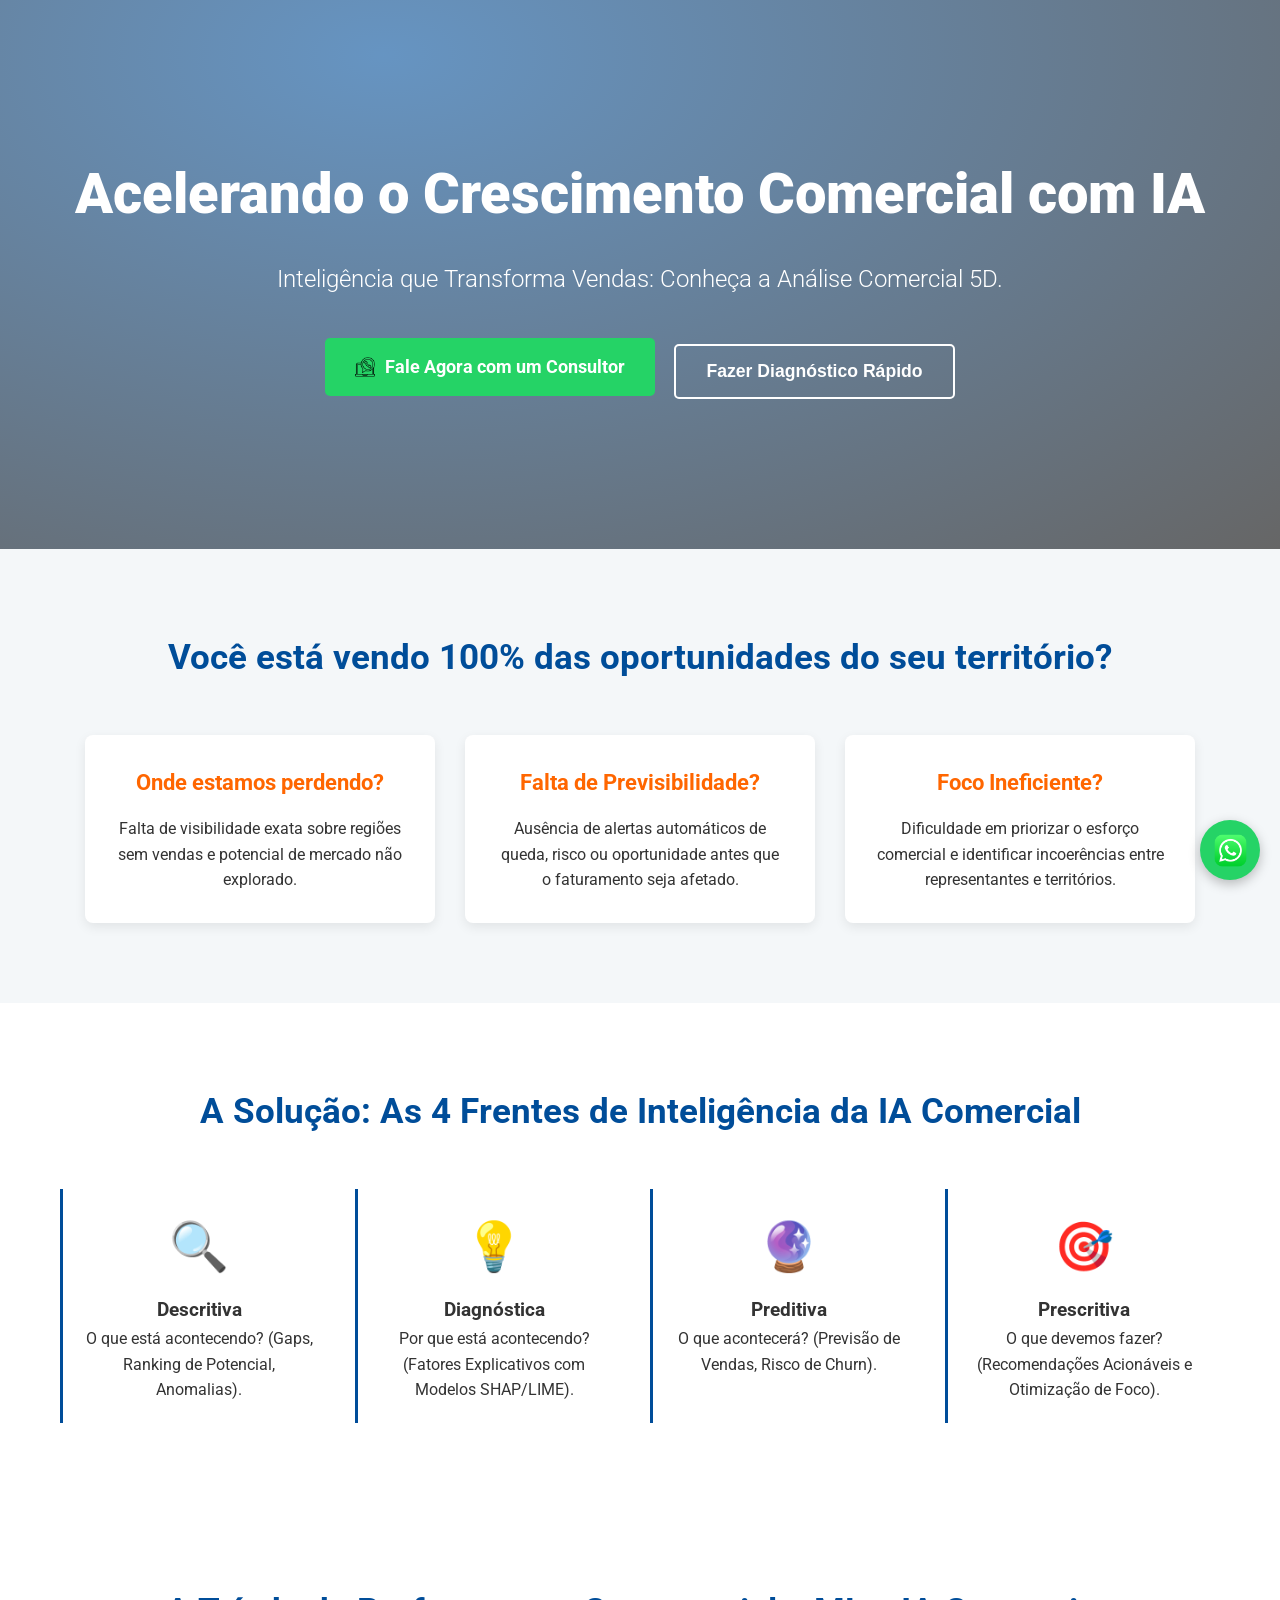
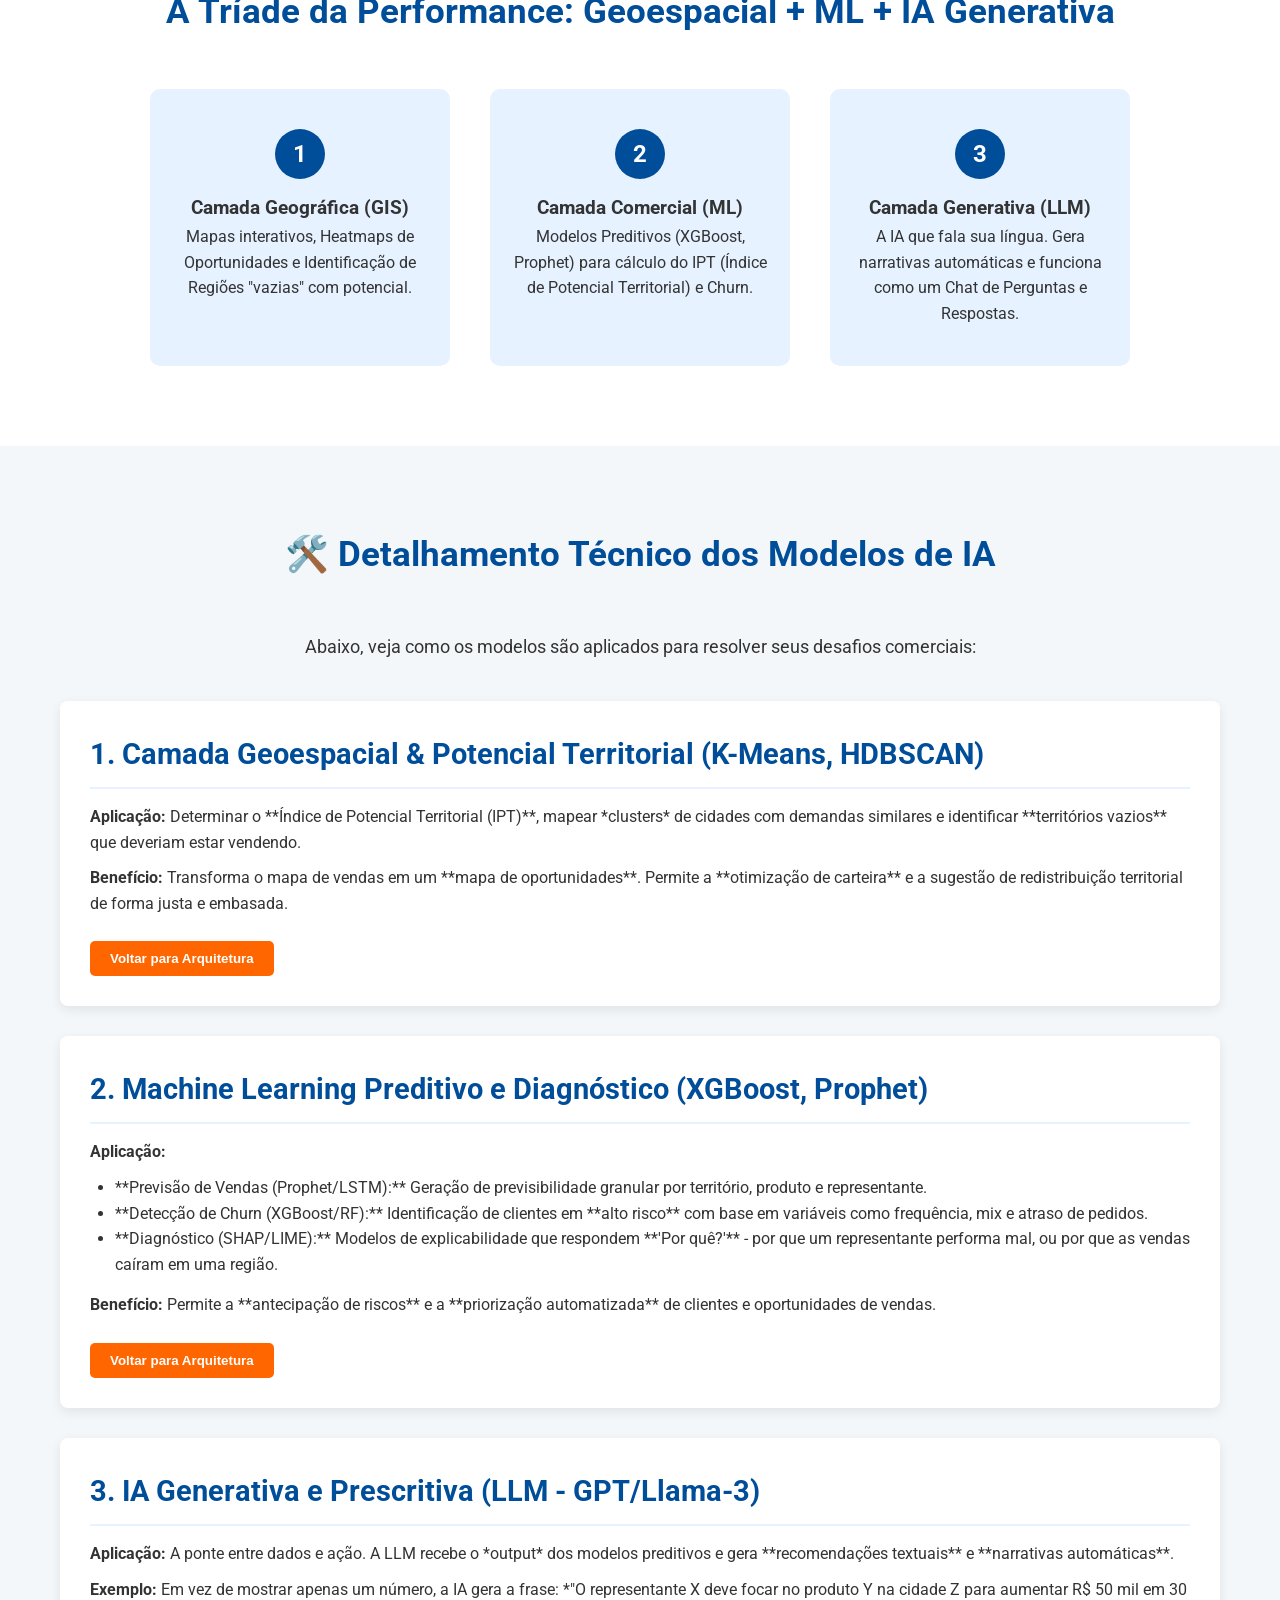
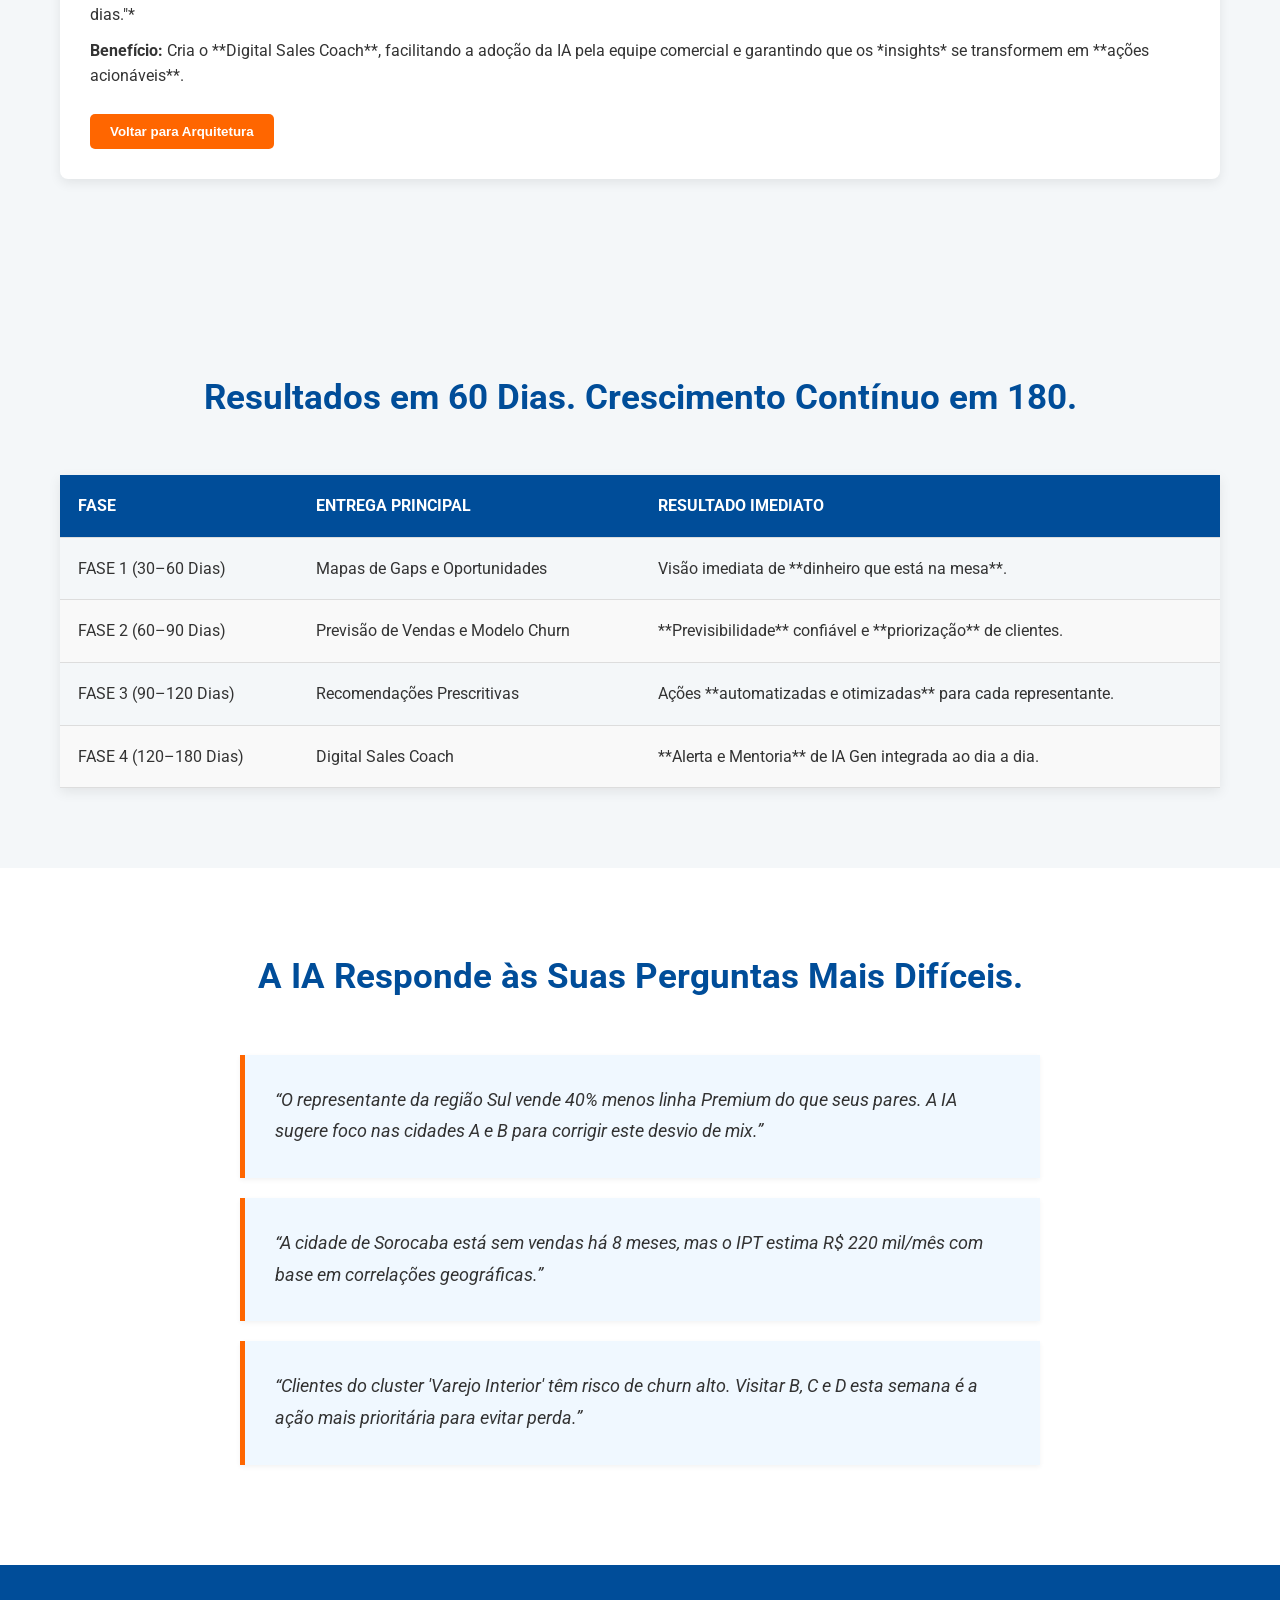
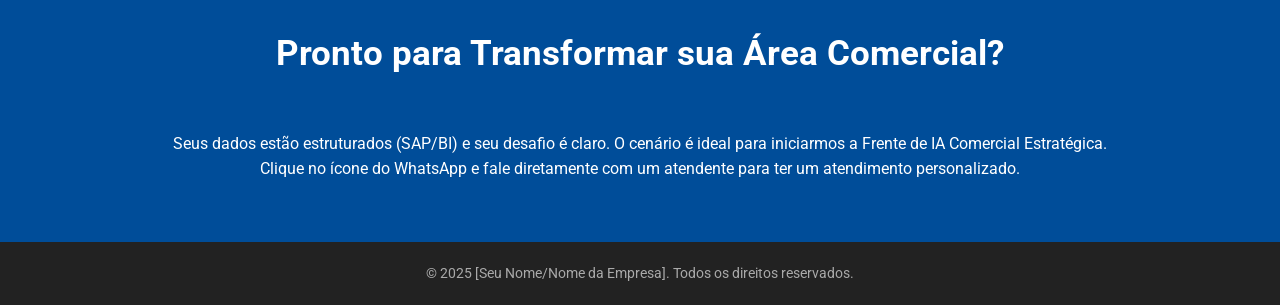
==== index.html @ 5c29cc4c "Primeiro commit" ====
<!DOCTYPE html>
<html lang="pt-BR">
<head>
    <meta charset="UTF-8">
    <meta name="viewport" content="width=device-width, initial-scale=1.0">
    <title>IA Comercial Estratégica | Acelerando o Crescimento</title>
    <meta name="description" content="Diagnóstico de gaps comerciais, previsões confiáveis e recomendações prescritivas com IA para acelerar crescimento e foco de vendas.">
    <meta name="theme-color" content="#004d99">
    <link rel="preconnect" href="https://fonts.googleapis.com">
    <link rel="preconnect" href="https://fonts.gstatic.com" crossorigin>
    <link rel="stylesheet" href="style.css">
    <link href="https://fonts.googleapis.com/css2?family=Roboto:wght@300;400;700;900&display=swap" rel="stylesheet">
	<link rel="shortcut icon" href="favicon.ico">
    <meta property="og:title" content="IA Comercial Estratégica">
    <meta property="og:description" content="Auxiliamos sua área comercial a identificar gaps, prever vendas e agir com recomendações da IA.">
    <meta property="og:type" content="website">
    <meta name="twitter:card" content="summary_large_image">
    <script type="application/ld+json">
    {
      "@context": "https://schema.org",
      "@type": "Organization",
      "name": "Axe Land IA Comercial",
      "url": "",
      "logo": "favicon.ico",
      "sameAs": []
    }
    </script>
    <script defer src="script.js"></script>
</head>
<body>
    <a class="skip-link" href="#conteudo">Ir para o conteúdo</a>

    <header class="hero">
        <div class="container">
            <h1 class="hero-title">Acelerando o Crescimento Comercial com IA</h1>
            <p class="hero-subtitle">Inteligência que Transforma Vendas: Conheça a Análise Comercial 5D.</p>
            <a href="https://wa.me/5547999958705?text=Ol%C3%A1%2C%20gostaria%20de%20solicitar%20o%20Diagn%C3%B3stico%20Estrat%C3%A9gico%20de%20IA%20Comercial." class="cta-whatsapp-hero" target="_blank">
				<img src="whatsapp-icon-white.png" alt="WhatsApp" loading="lazy">
				Fale Agora com um Consultor
			</a>
            <button class="cta-button secondary" id="abrir-diagnostico" aria-controls="diagnostico" aria-expanded="false">Fazer Diagnóstico Rápido</button>
        </div>
    </header>
    <main id="conteudo">

    <section id="desafio" class="section dark-bg reveal">
        <div class="container">
            <h2>Você está vendo 100% das oportunidades do seu território?</h2>
            <div class="card-grid">
                <div class="card">
                    <h3>Onde estamos perdendo?</h3>
                    <p>Falta de visibilidade exata sobre regiões sem vendas e potencial de mercado não explorado.</p>
                </div>
                <div class="card">
                    <h3>Falta de Previsibilidade?</h3>
                    <p>Ausência de alertas automáticos de queda, risco ou oportunidade antes que o faturamento seja afetado.</p>
                </div>
                <div class="card">
                    <h3>Foco Ineficiente?</h3>
                    <p>Dificuldade em priorizar o esforço comercial e identificar incoerências entre representantes e territórios.</p>
                </div>
            </div>
        </div>
    </section>

    <section id="solucao" class="section light-bg reveal">
        <div class="container">
            <h2>A Solução: As 4 Frentes de Inteligência da IA Comercial</h2>
            <div class="frentes-grid">
                <div class="frente-item">
                    <span class="frente-icon">🔍</span>
                    <h3>Descritiva</h3>
                    <p>O que está acontecendo? (Gaps, Ranking de Potencial, Anomalias).</p>
                </div>
                <div class="frente-item">
                    <span class="frente-icon">💡</span>
                    <h3>Diagnóstica</h3>
                    <p>Por que está acontecendo? (Fatores Explicativos com Modelos SHAP/LIME).</p>
                </div>
                <div class="frente-item">
                    <span class="frente-icon">🔮</span>
                    <h3>Preditiva</h3>
                    <p>O que acontecerá? (Previsão de Vendas, Risco de Churn).</p>
                </div>
                <div class="frente-item">
                    <span class="frente-icon">🎯</span>
                    <h3>Prescritiva</h3>
                    <p>O que devemos fazer? (Recomendações Acionáveis e Otimização de Foco).</p>
                </div>
            </div>
        </div>
    </section>

	<section id="arquitetura" class="section reveal">
        <div class="container">
            <h2>A Tríade da Performance: Geoespacial + ML + IA Generativa</h2>
            <div class="arquitetura-grid">
                <div class="arquitetura-item">
                    <a href="#detalhes-ia" onclick="salvarOrigem('origem-geo')" class="arquitetura-number">1</a>
                    <h3>Camada Geográfica (GIS)</h3>
                    <p>Mapas interativos, Heatmaps de Oportunidades e Identificação de Regiões "vazias" com potencial.</p>
                </div>
                <div class="arquitetura-item">
                    <a href="#detalhes-ia" onclick="salvarOrigem('origem-ml')" class="arquitetura-number">2</a>
                    <h3>Camada Comercial (ML)</h3>
                    <p>Modelos Preditivos (XGBoost, Prophet) para cálculo do IPT (Índice de Potencial Territorial) e Churn.</p>
                </div>
                <div class="arquitetura-item">
                    <a href="#detalhes-ia" onclick="salvarOrigem('origem-llm')" class="arquitetura-number">3</a>
                    <h3>Camada Generativa (LLM)</h3>
                    <p>A IA que fala sua língua. Gera narrativas automáticas e funciona como um Chat de Perguntas e Respostas.</p>
                </div>
            </div>
        </div>
    </section>
	
	<section id="detalhes-ia" class="section dark-bg reveal">
        <div class="container">
            <h2>🛠️ Detalhamento Técnico dos Modelos de IA</h2>
            <p class="detalhe-intro">Abaixo, veja como os modelos são aplicados para resolver seus desafios comerciais:</p>

            <div id="detalhe-geo" class="ia-detalhe">
                <h3>1. Camada Geoespacial & Potencial Territorial (K-Means, HDBSCAN)</h3>
                <p><strong>Aplicação:</strong> Determinar o **Índice de Potencial Territorial (IPT)**, mapear *clusters* de cidades com demandas similares e identificar **territórios vazios** que deveriam estar vendendo.</p>
                <p><strong>Benefício:</strong> Transforma o mapa de vendas em um **mapa de oportunidades**. Permite a **otimização de carteira** e a sugestão de redistribuição territorial de forma justa e embasada.</p>
                
                <button class="return-button" data-target="origem-geo">Voltar para Arquitetura</button>
            </div>

            <div id="detalhe-ml" class="ia-detalhe">
                <h3>2. Machine Learning Preditivo e Diagnóstico (XGBoost, Prophet)</h3>
                <p><strong>Aplicação:</strong>
                    <ul>
                        <li>**Previsão de Vendas (Prophet/LSTM):** Geração de previsibilidade granular por território, produto e representante.</li>
                        <li>**Detecção de Churn (XGBoost/RF):** Identificação de clientes em **alto risco** com base em variáveis como frequência, mix e atraso de pedidos.</li>
                        <li>**Diagnóstico (SHAP/LIME):** Modelos de explicabilidade que respondem **'Por quê?'** - por que um representante performa mal, ou por que as vendas caíram em uma região.</li>
                    </ul>
                </p>
                <p><strong>Benefício:</strong> Permite a **antecipação de riscos** e a **priorização automatizada** de clientes e oportunidades de vendas.</p>
                <button class="return-button" data-target="origem-ml">Voltar para Arquitetura</button>
            </div>

            <div id="detalhe-llm" class="ia-detalhe">
                <h3>3. IA Generativa e Prescritiva (LLM - GPT/Llama-3)</h3>
                <p><strong>Aplicação:</strong> A ponte entre dados e ação. A LLM recebe o *output* dos modelos preditivos e gera **recomendações textuais** e **narrativas automáticas**.</p>
                <p><strong>Exemplo:</strong> Em vez de mostrar apenas um número, a IA gera a frase: *"O representante X deve focar no produto Y na cidade Z para aumentar R$ 50 mil em 30 dias."*</p>
                <p><strong>Benefício:</strong> Cria o **Digital Sales Coach**, facilitando a adoção da IA pela equipe comercial e garantindo que os *insights* se transformem em **ações acionáveis**.</p>
                <button class="return-button" data-target="origem-llm">Voltar para Arquitetura</button>
            </div>

        </div>
    </section>

    <section id="roadmap" class="section dark-bg reveal">
        <div class="container">
            <h2>Resultados em 60 Dias. Crescimento Contínuo em 180.</h2>
            <table class="roadmap-table">
                <thead>
                    <tr>
                        <th>Fase</th>
                        <th>Entrega Principal</th>
                        <th>Resultado Imediato</th>
                    </tr>
                </thead>
                <tbody>
                    <tr>
                        <td>FASE 1 (30–60 Dias)</td>
                        <td>Mapas de Gaps e Oportunidades</td>
                        <td>Visão imediata de **dinheiro que está na mesa**.</td>
                    </tr>
                    <tr>
                        <td>FASE 2 (60–90 Dias)</td>
                        <td>Previsão de Vendas e Modelo Churn</td>
                        <td>**Previsibilidade** confiável e **priorização** de clientes.</td>
                    </tr>
                    <tr>
                        <td>FASE 3 (90–120 Dias)</td>
                        <td>Recomendações Prescritivas</td>
                        <td>Ações **automatizadas e otimizadas** para cada representante.</td>
                    </tr>
                    <tr>
                        <td>FASE 4 (120–180 Dias)</td>
                        <td>Digital Sales Coach</td>
                        <td>**Alerta e Mentoria** de IA Gen integrada ao dia a dia.</td>
                    </tr>
                </tbody>
            </table>
        </div>
    </section>

    <section id="insights" class="section light-bg reveal">
        <div class="container">
            <h2>A IA Responde às Suas Perguntas Mais Difíceis.</h2>
            <blockquote class="insight-quote">
                “O representante da região Sul vende 40% menos linha Premium do que seus pares. A IA sugere foco nas cidades A e B para corrigir este desvio de mix.”
            </blockquote>
            <blockquote class="insight-quote">
                “A cidade de Sorocaba está sem vendas há 8 meses, mas o IPT estima R$ 220 mil/mês com base em correlações geográficas.”
            </blockquote>
            <blockquote class="insight-quote">
                “Clientes do cluster 'Varejo Interior' têm risco de churn alto. Visitar B, C e D esta semana é a ação mais prioritária para evitar perda.”
            </blockquote>
        </div>
    </section>
    </main>

    <section id="contato" class="section final-cta reveal">
        <div class="container">
            <h2>Pronto para Transformar sua Área Comercial?</h2>
            <p>Seus dados estão estruturados (SAP/BI) e seu desafio é claro. O cenário é ideal para iniciarmos a Frente de IA Comercial Estratégica.</p>
            <p>Clique no ícone do WhatsApp e fale diretamente com um atendente para ter um atendimento personalizado.</p>
        </div>
    </section>
    
    <section id="diagnostico" class="diagnostico-modal" aria-hidden="true" role="dialog" aria-labelledby="diagnostico-titulo" aria-modal="true">
        <div class="diagnostico-dialog" role="document">
            <button class="diagnostico-fechar" id="fechar-diagnostico" aria-label="Fechar diagnóstico">×</button>
            <h2 id="diagnostico-titulo">Diagnóstico Rápido de Gaps Comerciais</h2>
            <p class="diagnostico-sub">Em 60 segundos identifique seu foco prioritário e receba uma recomendação personalizada.</p>

            <form id="diagnostico-form">
                <fieldset>
                    <legend>1. Onde está a principal dor?</legend>
                    <label><input type="radio" name="dor" value="regioes_sem_venda" required> Regiões sem vendas / potencial não explorado</label>
                    <label><input type="radio" name="dor" value="baixa_previsibilidade"> Previsibilidade baixa</label>
                    <label><input type="radio" name="dor" value="foco_ineficiente"> Foco comercial ineficiente</label>
                    <label><input type="radio" name="dor" value="risco_churn"> Risco de churn</label>
                </fieldset>
                <fieldset>
                    <legend>2. Nível de dados disponível</legend>
                    <label><input type="radio" name="dados" value="alto" required> Alto (SAP/BI consolidado)</label>
                    <label><input type="radio" name="dados" value="medio"> Médio (parcial)</label>
                    <label><input type="radio" name="dados" value="baixo"> Baixo</label>
                </fieldset>
                <fieldset>
                    <legend>3. Objetivo nos próximos 60 dias</legend>
                    <label><input type="radio" name="objetivo" value="mapear_oportunidades" required> Mapear oportunidades e regiões vazias</label>
                    <label><input type="radio" name="objetivo" value="prever_vendas"> Prever vendas/churn</label>
                    <label><input type="radio" name="objetivo" value="recomendacoes"> Recomendações por representante</label>
                </fieldset>
                <button type="submit" class="cta-button">Gerar recomendação</button>
            </form>

            <div id="diagnostico-resultado" class="diagnostico-resultado" hidden>
                <h3>Sugestão de caminho</h3>
                <p id="diagnostico-texto"></p>
                <a id="diagnostico-whatsapp" class="cta-whatsapp-hero" target="_blank" rel="nofollow noopener">
                    <img src="whatsapp-icon-white.png" alt="WhatsApp"> Conversar com Consultor
                </a>
            </div>
        </div>
    </section>
	
	<a href="https://wa.me/5547999958705?text=Ol%C3%A1%2C%20gostaria%20de%20solicitar%20o%20Diagn%C3%B3stico%20Estrat%C3%A9gico%20de%20IA%20Comercial." class="whatsapp-button" target="_blank">
		<img src="whatsapp-icon.png" alt="WhatsApp" loading="lazy">
	</a>

    <footer>
        <div class="container">
            <p>&copy; 2025 [Seu Nome/Nome da Empresa]. Todos os direitos reservados.</p>
        </div>
    </footer>
    <noscript>
        Seu navegador está com JavaScript desativado. Ative para uma experiência interativa completa.
    </noscript>
</body>
</html>
---- style.css ----
/* RESET E CONFIGURAÇÕES GERAIS */
* {
    margin: 0;
    padding: 0;
    box-sizing: border-box;
}

body {
    font-family: 'Roboto', sans-serif;
    line-height: 1.6;
    color: #333;
    background-color: #fff;
}

:root {
    --azul: #004d99;
    --laranja: #ff6600;
    --verde-whatsapp: #25D366;
    --bg-claro: #ffffff;
    --bg-escuro: #f4f7f9;
}

.container {
    max-width: 1200px;
    margin: 0 auto;
    padding: 0 20px;
}

.section {
    padding: 80px 0;
}

.section h2 {
    text-align: center;
    margin-bottom: 50px;
    font-size: 2.2em;
    font-weight: 700;
    color: var(--azul);
}

/* CORES E FUNDOS */
.dark-bg {
    background-color: var(--bg-escuro);
}

.light-bg {
    background-color: var(--bg-claro);
}

/* HEADER/HERO */
.hero {
    background: radial-gradient(ellipse at 30% 10%, rgba(0,77,153,0.6), rgba(0,0,0,0.6)), url('seu-background-comercial.jpg') no-repeat center center/cover;
    color: #fff;
    text-align: center;
    padding: 150px 0;
}

.hero-title {
    font-size: 3.5em;
    margin-bottom: 20px;
    font-weight: 900;
}

.hero-subtitle {
    font-size: 1.5em;
    margin-bottom: 40px;
    font-weight: 300;
}

.cta-button {
    display: inline-block;
    background-color: var(--laranja);
    color: #fff;
    padding: 15px 30px;
    text-decoration: none;
    font-size: 1.1em;
    font-weight: 700;
    border-radius: 5px;
    transition: background-color 0.3s ease;
    border: none;
    cursor: pointer;
}

.cta-button:hover {
    background-color: #cc5200;
}

.cta-button.secondary {
    margin-left: 15px;
    background-color: transparent;
    border: 2px solid #fff;
}

.cta-button.secondary:hover {
    background-color: rgba(255,255,255,0.1);
}

/* CARDS (SEÇÃO DESAFIO) */
.card-grid {
    display: flex;
    gap: 30px;
    justify-content: center;
}

.card {
    background: #fff;
    padding: 30px;
    border-radius: 8px;
    box-shadow: 0 4px 12px rgba(0, 0, 0, 0.08);
    flex: 1;
    max-width: 350px;
    text-align: center;
}

.card h3 {
    color: #ff6600;
    margin-bottom: 15px;
    font-size: 1.4em;
}

/* FRENTES DE IA (SEÇÃO SOLUÇÃO) */
.frentes-grid {
    display: flex;
    justify-content: space-around;
    gap: 20px;
    text-align: center;
}

.frente-item {
    flex: 1;
    padding: 20px;
    border-left: 3px solid var(--azul);
}

.frente-icon {
    font-size: 3em;
    display: block;
    margin-bottom: 10px;
}

/* ARQUITETURA */
.arquitetura-grid {
    display: flex;
    gap: 40px;
    justify-content: center;
}

.arquitetura-item {
    flex: 1;
    max-width: 300px;
    text-align: center;
    padding: 40px 20px;
    background: #e6f2ff;
    border-radius: 10px;
}

.arquitetura-number {
    display: inline-block;
    background: var(--azul);
    color: #fff;
    width: 50px;
    height: 50px;
    line-height: 50px;
    border-radius: 50%;
    font-size: 1.5em;
    font-weight: 700;
    margin-bottom: 15px;
}

/* ROADMAP TABLE */
.roadmap-table {
    width: 100%;
    border-collapse: collapse;
    margin-top: 40px;
    box-shadow: 0 4px 12px rgba(0, 0, 0, 0.08);
}

.roadmap-table th, .roadmap-table td {
    padding: 18px;
    text-align: left;
    border-bottom: 1px solid #ddd;
}

.roadmap-table th {
    background-color: var(--azul);
    color: #fff;
    font-weight: 700;
    text-transform: uppercase;
}

.roadmap-table tr:nth-child(even) {
    background-color: #f9f9f9;
}

/* INSIGHTS (BLOCKQUOTES) */
.insight-quote {
    background: #f0f8ff;
    padding: 30px;
    margin: 20px auto;
    border-left: 5px solid #ff6600;
    font-style: italic;
    font-size: 1.1em;
    line-height: 1.8;
    max-width: 800px;
    box-shadow: 0 2px 5px rgba(0, 0, 0, 0.05);
}

/* CTA FINAL */
.final-cta {
    background-color: #004d99;
    color: #fff;
    text-align: center;
    padding: 60px 0;
}

.final-cta h2 {
    color: #fff;
}

.contact-form {
    display: flex;
    flex-direction: column;
    align-items: center;
    gap: 15px;
    max-width: 500px;
    margin: 30px auto 0;
}

.contact-form input {
    width: 100%;
    padding: 15px;
    border: none;
    border-radius: 5px;
    font-size: 1em;
}

.contact-form .cta-button {
    width: 100%;
    background-color: #ff6600;
}

/* RODAPÉ */
footer {
    background-color: #222;
    color: #aaa;
    text-align: center;
    padding: 20px 0;
    font-size: 0.9em;
}

/* RESPONSIVIDADE */
@media (max-width: 900px) {
    .card-grid, .frentes-grid, .arquitetura-grid {
        flex-direction: column;
    }
    
    .card, .frente-item, .arquitetura-item {
        max-width: 100%;
    }

    .hero {
        padding: 100px 0;
    }

    .hero-title {
        font-size: 2.5em;
    }

    .section h2 {
        font-size: 1.8em;
    }

    .roadmap-table th, .roadmap-table td {
        padding: 12px;
        font-size: 0.9em;
    }
}

/* --- ESTILOS PARA DETALHAMENTO DE IA (NOVA SEÇÃO) --- */

.detalhe-intro {
    text-align: center;
    margin-bottom: 40px;
    font-size: 1.1em;
}

.ia-detalhe {
    background: #fff;
    padding: 30px;
    margin: 30px 0;
    border-radius: 8px;
    box-shadow: 0 4px 12px rgba(0, 0, 0, 0.08);
}

.ia-detalhe h3 {
    color: var(--azul);
    font-size: 1.8em;
    margin-bottom: 15px;
    border-bottom: 2px solid #e6f2ff;
    padding-bottom: 10px;
}

.ia-detalhe p {
    margin-bottom: 10px;
}

.ia-detalhe ul {
    list-style-type: disc;
    margin-left: 25px;
    margin-bottom: 15px;
}

/* Estilo para os números/links na Seção 3: Arquitetura */
.arquitetura-number {
    /* Manter o estilo visual de círculo, mas adicionar efeito de link */
    display: inline-block;
    background: #004d99;
    color: #fff;
    width: 50px;
    height: 50px;
    line-height: 50px;
    border-radius: 50%;
    font-size: 1.5em;
    font-weight: 700;
    margin-bottom: 15px;
    text-decoration: none; /* Remover sublinhado padrão do link */
    transition: background-color 0.3s;
    cursor: pointer;
}

.arquitetura-number:hover {
    background: var(--laranja);
}

/* Botão de Retorno */
.return-button {
    background-color: var(--laranja);
    color: #fff;
    padding: 10px 20px;
    border: none;
    border-radius: 5px;
    cursor: pointer;
    font-weight: 700;
    margin-top: 15px;
    transition: background-color 0.3s;
}

.return-button:hover {
    background-color: #cc5200;
}

/* Efeito de Destaque Rápido (usado no JS) */
.highlight {
    box-shadow: 0 0 0 4px rgba(255, 102, 0, 0.5) !important;
    transition: box-shadow 0.3s ease-in-out;
}

/* IDs de Âncoras para retorno (opcional, para visualização de destaque) */
#origem-geo, #origem-ml, #origem-llm {
    /* Adiciona um ID de âncora invisível que pode ser destacado */
    padding: 1px; /* Para garantir que o box-shadow funcione */
    border-radius: 50%;
}

/* ESTILO DO BOTÃO FLUTUANTE DO WHATSAPP */
.whatsapp-button {
    position: fixed;
    bottom: 20px;
    right: 20px;
    z-index: 1000;
    width: 60px;
    height: 60px;
    border-radius: 50%;
    background-color: var(--verde-whatsapp);
    box-shadow: 0 4px 12px rgba(0, 0, 0, 0.25);
    display: flex;
    align-items: center;
    justify-content: center;
    transition: transform 0.3s;
}

.whatsapp-button img {
    width: 35px; /* Tamanho do ícone */
    height: 35px;
}

.whatsapp-button:hover {
    transform: scale(1.1);
}

/* --- ESTILO PARA O BOTÃO WHATSAPP NO HERO --- */

.cta-whatsapp-hero {
    /* Herda o posicionamento do cta-button original */
    display: inline-flex; 
    align-items: center; /* Centraliza verticalmente o ícone e o texto */
    gap: 10px; /* Espaço entre o ícone e o texto */
    
    /* Cores e dimensões */
    background-color: var(--verde-whatsapp);
    color: #fff;
    padding: 15px 30px;
    text-decoration: none;
    font-size: 1.1em;
    font-weight: 700;
    border-radius: 5px;
    transition: background-color 0.3s ease;
    border: none;
    cursor: pointer;
}

.cta-whatsapp-hero:hover {
    background-color: #1FAF59;
}

.cta-whatsapp-hero img {
    width: 20px; /* Ajuste o tamanho do ícone */
    height: 20px;
}

.skip-link {
    position: absolute;
    left: -10000px;
    top: auto;
    width: 1px;
    height: 1px;
    overflow: hidden;
}
.skip-link:focus {
    left: 20px;
    top: 20px;
    width: auto;
    height: auto;
    background: #000;
    color: #fff;
    padding: 10px 15px;
    border-radius: 5px;
}

.reveal { opacity: 0; transform: translateY(24px); }
.reveal.revealed { opacity: 1; transform: translateY(0); transition: opacity .6s ease, transform .6s ease; }

.diagnostico-modal {
    position: fixed;
    inset: 0;
    background: rgba(0,0,0,0.55);
    display: none;
    align-items: center;
    justify-content: center;
    padding: 20px;
    z-index: 2000;
}
.diagnostico-dialog {
    background: #fff;
    max-width: 720px;
    width: 100%;
    border-radius: 12px;
    box-shadow: 0 12px 32px rgba(0,0,0,0.2);
    padding: 24px;
}
.diagnostico-fechar {
    position: absolute;
    right: 28px;
    top: 18px;
    background: transparent;
    border: none;
    font-size: 24px;
    cursor: pointer;
}
.diagnostico-sub { text-align: center; margin-bottom: 16px; }
.diagnostico-resultado { margin-top: 18px; }
.diagnostico-resultado h3 { color: var(--azul); margin-bottom: 8px; }
.diagnostico-modal[aria-hidden="false"] { display: flex; }
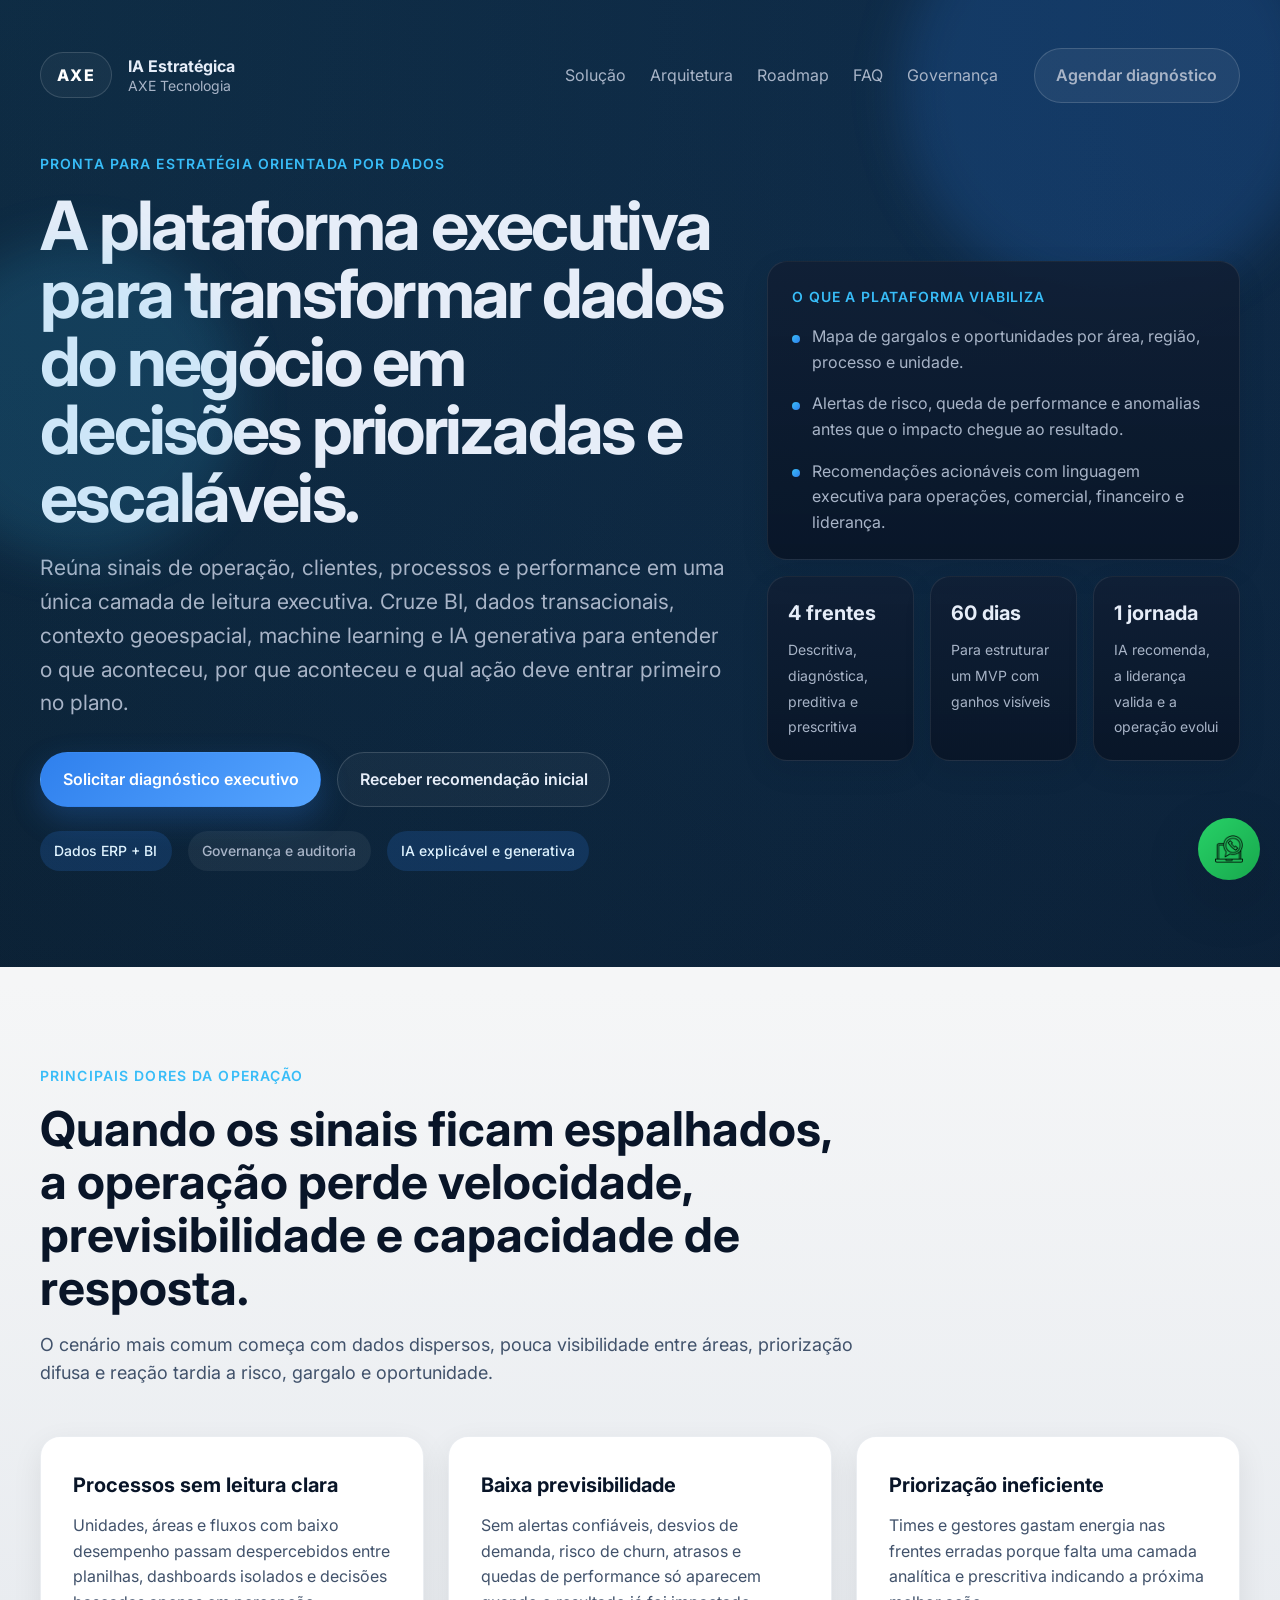
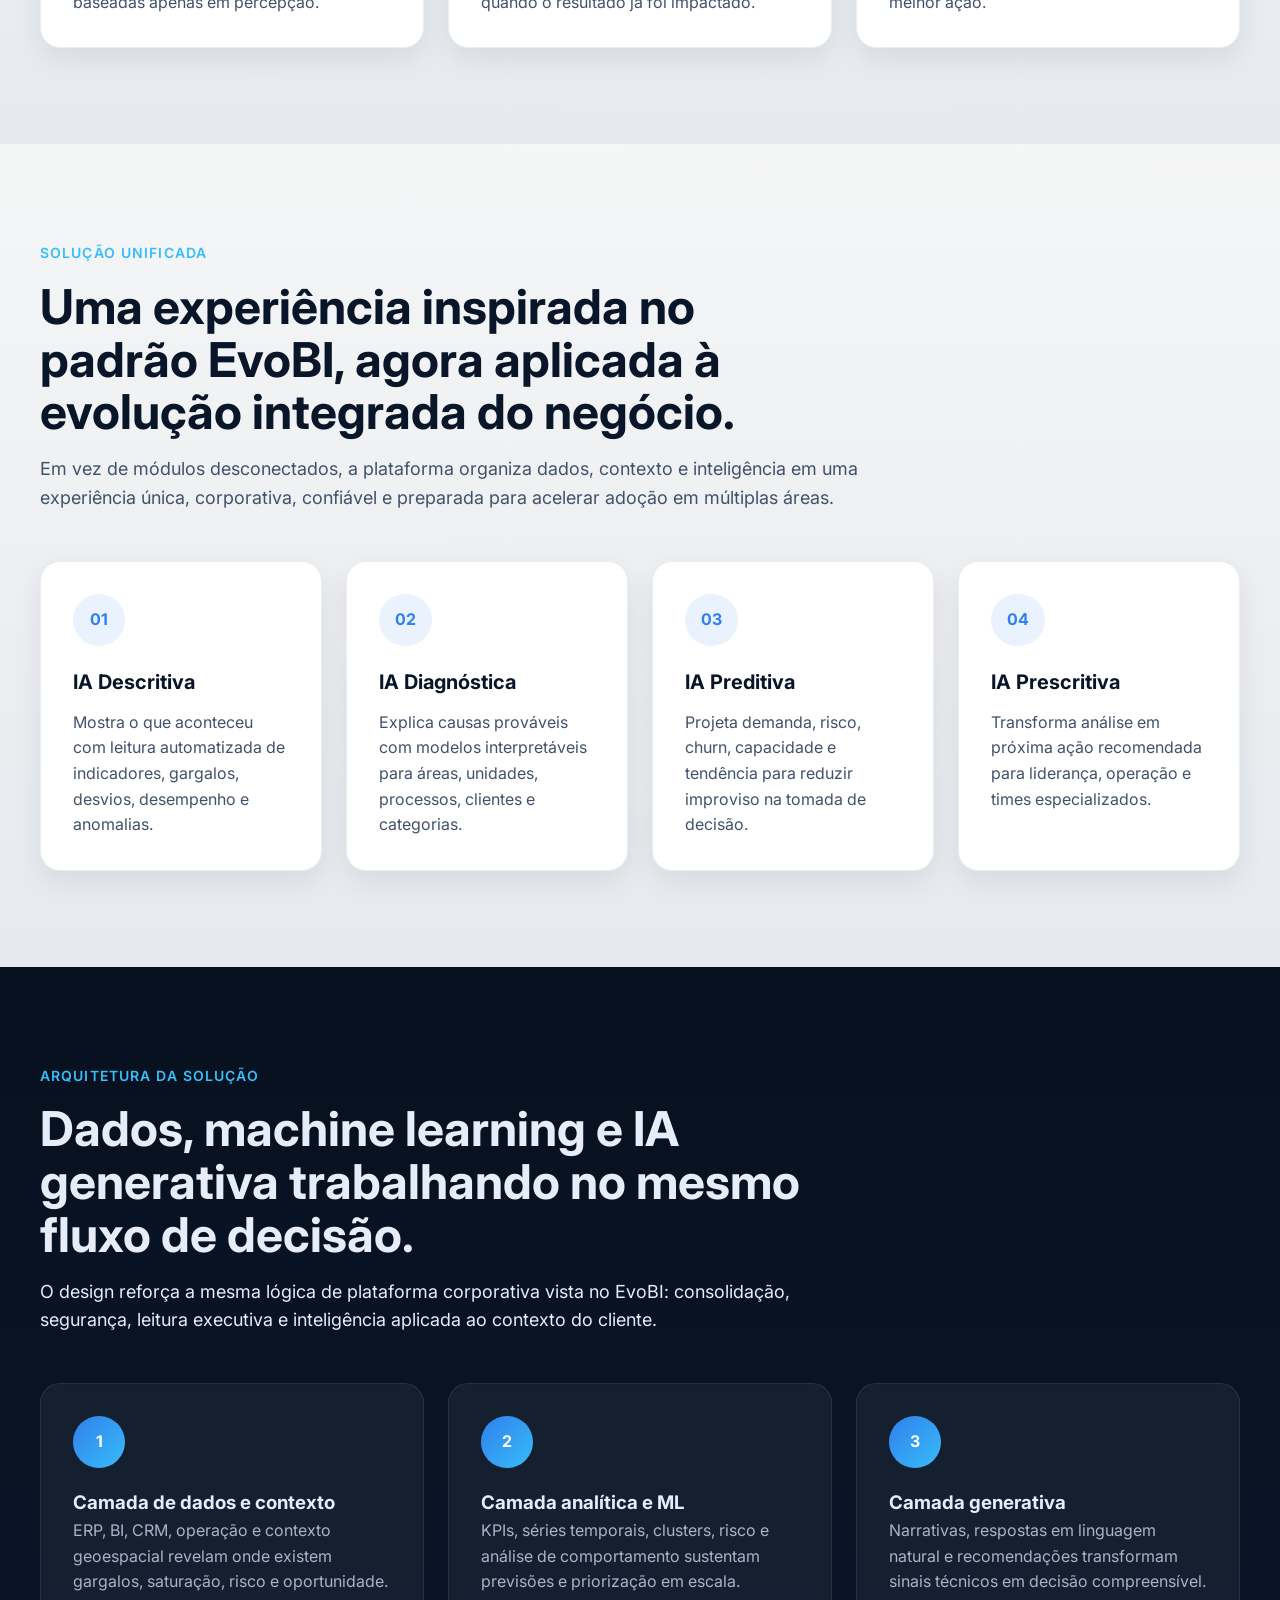
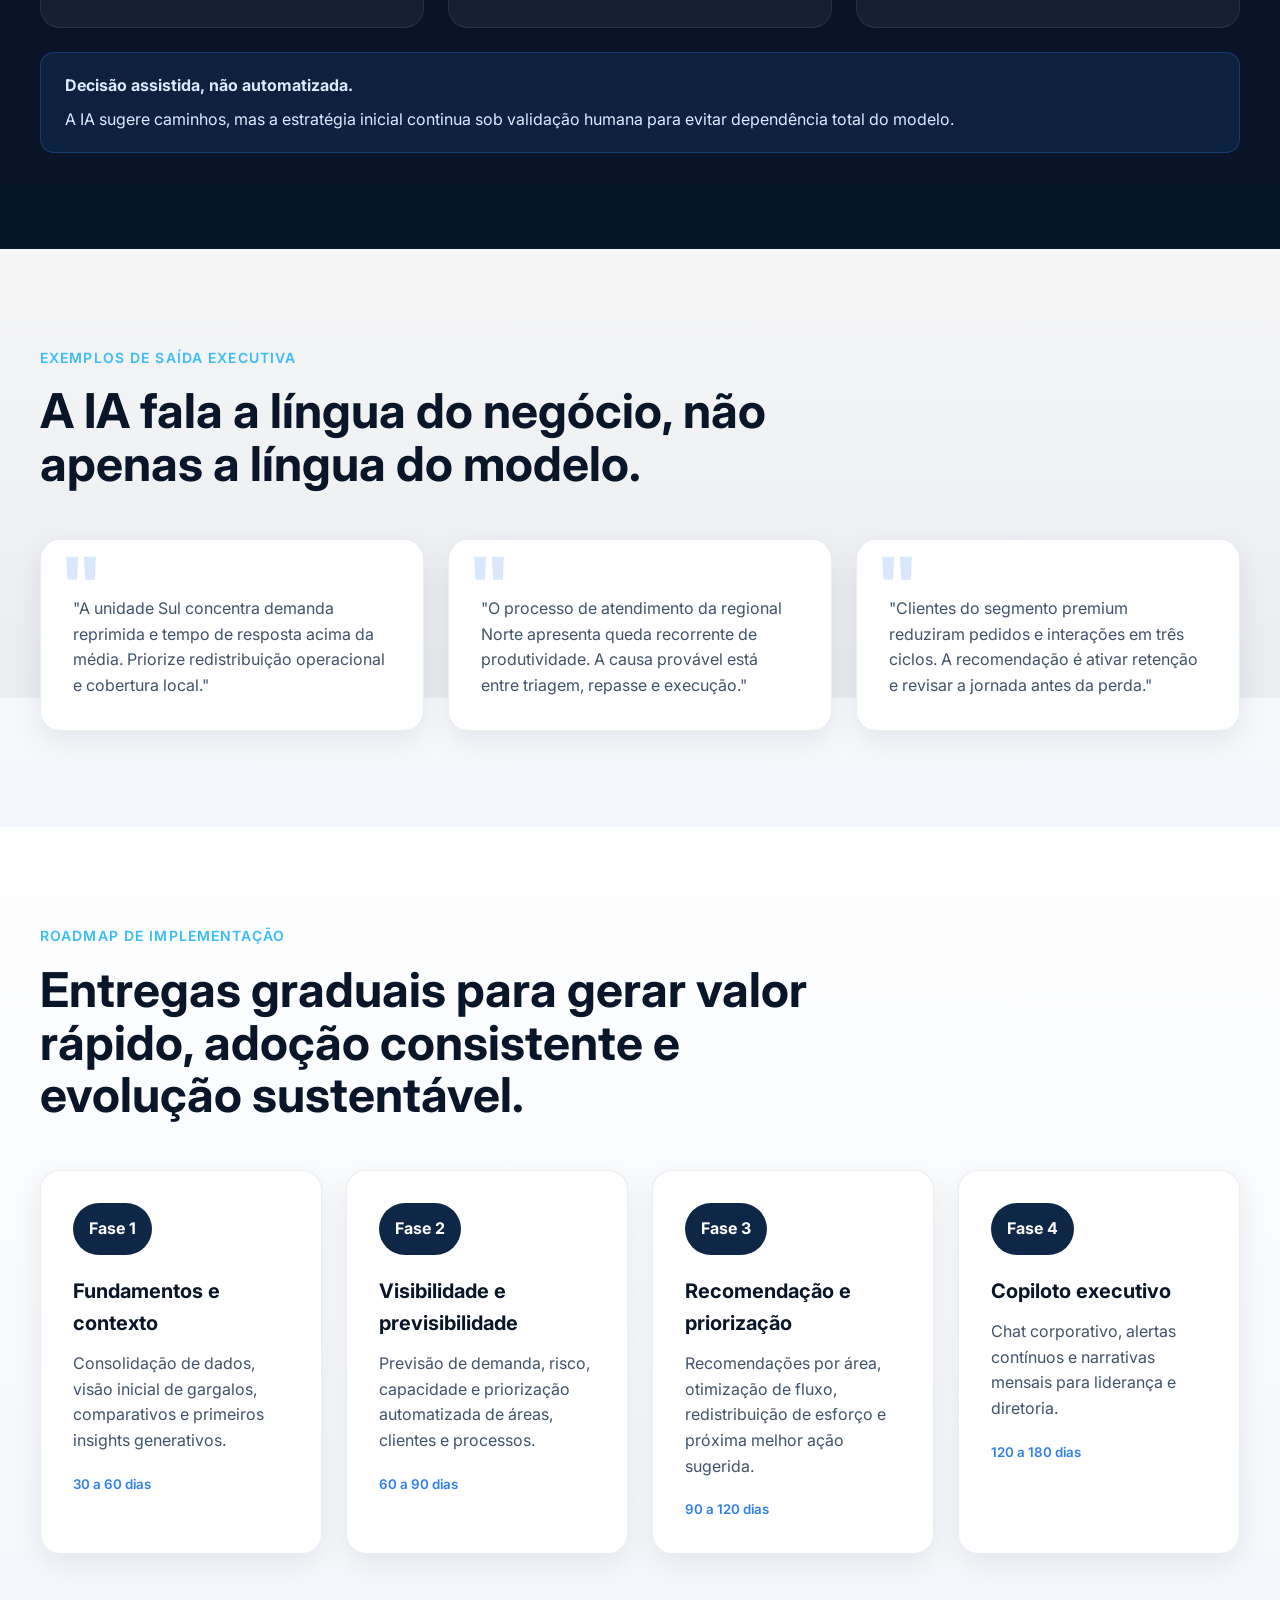
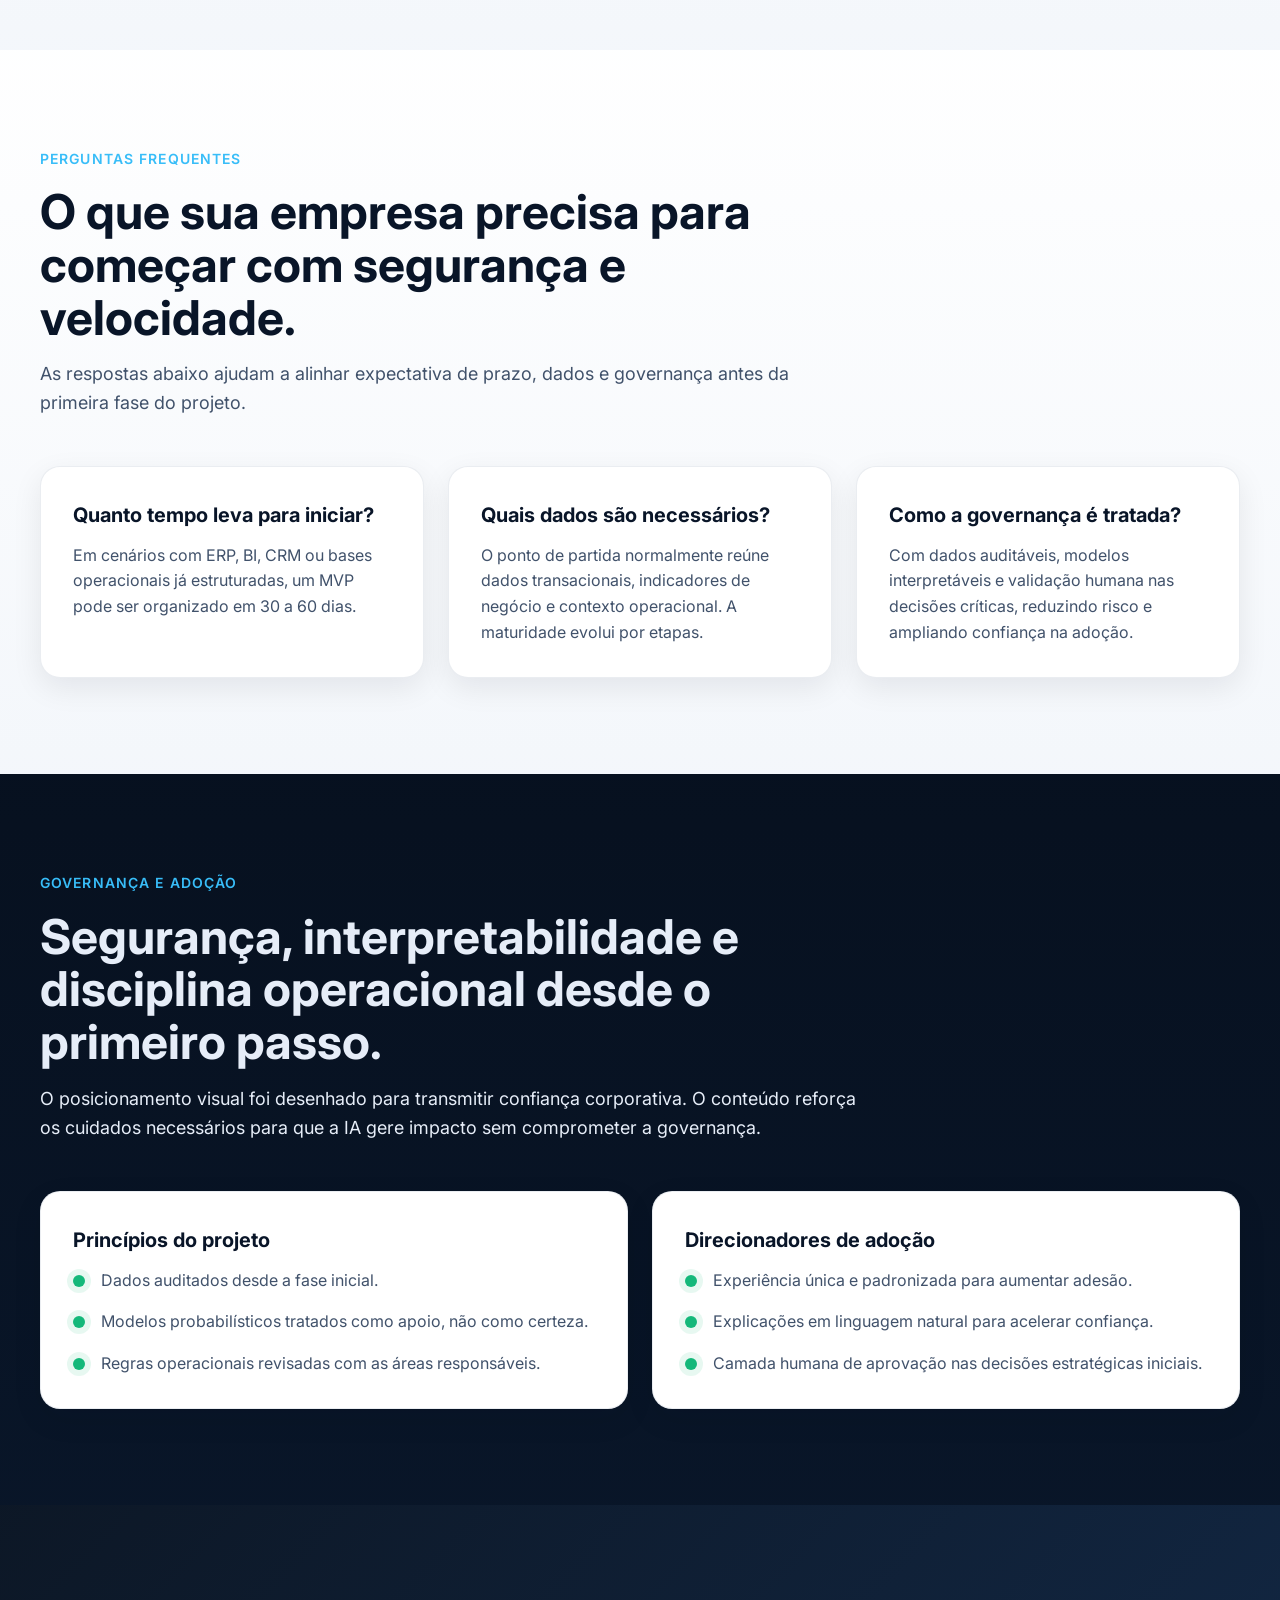
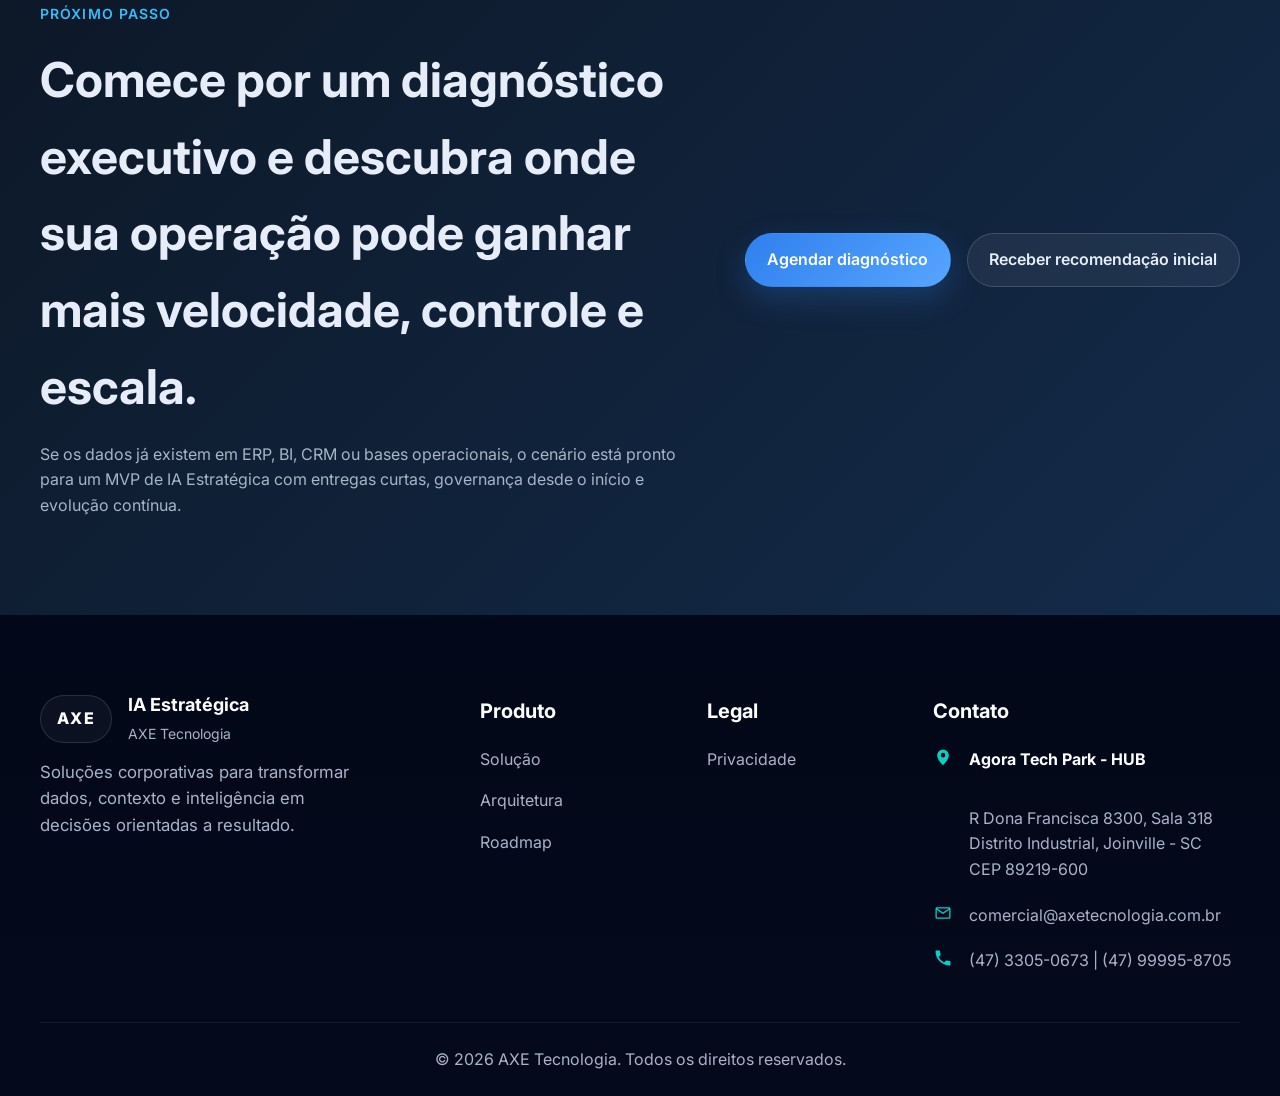
==== commit 48441ccb: "Remodelagem da landpage com foco em negócios e não apenas comercial" ====
--- a/index.html
+++ b/index.html
@@ -3,26 +3,86 @@
 <head>
     <meta charset="UTF-8">
     <meta name="viewport" content="width=device-width, initial-scale=1.0">
-    <title>IA Comercial Estratégica | Acelerando o Crescimento</title>
-    <meta name="description" content="Diagnóstico de gaps comerciais, previsões confiáveis e recomendações prescritivas com IA para acelerar crescimento e foco de vendas.">
-    <meta name="theme-color" content="#004d99">
+    <title>IA Estratégica para Operações, Gestão e Crescimento | AXE Tecnologia</title>
+    <meta name="description" content="Centralize sinais do negócio, identifique gargalos, antecipe riscos e priorize ações com IA em uma experiência executiva, governada e pronta para escalar entre operações, comercial, atendimento e gestão.">
+    <meta name="theme-color" content="#07111f">
+    <meta name="robots" content="index, follow">
+    <meta property="og:title" content="IA Estratégica para Operações, Gestão e Crescimento | AXE Tecnologia">
+    <meta property="og:description" content="Uma experiência executiva para consolidar dados, ampliar previsibilidade e transformar sinais do negócio em ações priorizadas.">
+    <meta property="og:type" content="website">
+    <meta property="og:locale" content="pt_BR">
+    <meta property="og:site_name" content="AXE Tecnologia">
+    <meta name="twitter:card" content="summary_large_image">
+    <meta name="twitter:title" content="IA Estratégica para Operações, Gestão e Crescimento | AXE Tecnologia">
+    <meta name="twitter:description" content="Consolide dados, antecipe riscos e priorize ações com IA em uma experiência executiva pronta para múltiplas áreas do negócio.">
     <link rel="preconnect" href="https://fonts.googleapis.com">
     <link rel="preconnect" href="https://fonts.gstatic.com" crossorigin>
+    <link href="https://fonts.googleapis.com/css2?family=Inter:wght@400;500;600;700;800&display=swap" rel="stylesheet">
+    <link rel="shortcut icon" href="favicon.ico">
+    <link rel="stylesheet" href="design-system/tokens.css">
+    <link rel="stylesheet" href="design-system/base.css">
+    <link rel="stylesheet" href="design-system/components.css">
     <link rel="stylesheet" href="style.css">
-    <link href="https://fonts.googleapis.com/css2?family=Roboto:wght@300;400;700;900&display=swap" rel="stylesheet">
-	<link rel="shortcut icon" href="favicon.ico">
-    <meta property="og:title" content="IA Comercial Estratégica">
-    <meta property="og:description" content="Auxiliamos sua área comercial a identificar gaps, prever vendas e agir com recomendações da IA.">
-    <meta property="og:type" content="website">
-    <meta name="twitter:card" content="summary_large_image">
+    <link rel="stylesheet" href="site-support.css">
     <script type="application/ld+json">
     {
       "@context": "https://schema.org",
-      "@type": "Organization",
-      "name": "Axe Land IA Comercial",
-      "url": "",
-      "logo": "favicon.ico",
-      "sameAs": []
+      "@graph": [
+        {
+          "@type": "Organization",
+          "name": "AXE Tecnologia",
+          "url": "https://axetecnologia.com.br/",
+          "logo": "https://axetecnologia.com.br/favicon.ico",
+          "sameAs": [
+            "https://axetecnologia.com.br/",
+            "https://evobi.axetecnologia.com.br/"
+          ]
+        },
+        {
+          "@type": "Service",
+          "name": "IA Estratégica AXE",
+          "serviceType": "Plataforma de inteligência aplicada ao negócio",
+          "provider": {
+            "@type": "Organization",
+            "name": "AXE Tecnologia"
+          },
+          "areaServed": "BR",
+          "audience": {
+            "@type": "BusinessAudience",
+            "audienceType": "Empresas que buscam ganho de previsibilidade, governança e priorização"
+          },
+          "description": "Solução de IA estratégica para consolidar dados, identificar gargalos, antecipar riscos e recomendar ações em múltiplas áreas do negócio."
+        },
+        {
+          "@type": "FAQPage",
+          "mainEntity": [
+            {
+              "@type": "Question",
+              "name": "Quanto tempo leva para colocar um MVP em produção?",
+              "acceptedAnswer": {
+                "@type": "Answer",
+                "text": "Em cenários com bases já disponíveis em ERP, BI, CRM ou sistemas operacionais, é possível estruturar um MVP em 30 a 60 dias."
+              }
+            },
+            {
+              "@type": "Question",
+              "name": "Quais dados são necessários para começar?",
+              "acceptedAnswer": {
+                "@type": "Answer",
+                "text": "O ponto de partida normalmente combina dados transacionais, indicadores de negócio e contexto operacional. A profundidade evolui conforme a maturidade da base."
+              }
+            },
+            {
+              "@type": "Question",
+              "name": "Como a governança da IA é tratada?",
+              "acceptedAnswer": {
+                "@type": "Answer",
+                "text": "A solução parte de dados auditáveis, modelos interpretáveis e validação humana nas decisões estratégicas, reduzindo risco e aumentando confiança na adoção."
+              }
+            }
+          ]
+        }
+      ]
     }
     </script>
     <script defer src="script.js"></script>
@@ -30,238 +90,424 @@
 <body>
     <a class="skip-link" href="#conteudo">Ir para o conteúdo</a>
 
-    <header class="hero">
+    <header class="hero-shell">
         <div class="container">
-            <h1 class="hero-title">Acelerando o Crescimento Comercial com IA</h1>
-            <p class="hero-subtitle">Inteligência que Transforma Vendas: Conheça a Análise Comercial 5D.</p>
-            <a href="https://wa.me/5547999958705?text=Ol%C3%A1%2C%20gostaria%20de%20solicitar%20o%20Diagn%C3%B3stico%20Estrat%C3%A9gico%20de%20IA%20Comercial." class="cta-whatsapp-hero" target="_blank">
-				<img src="whatsapp-icon-white.png" alt="WhatsApp" loading="lazy">
-				Fale Agora com um Consultor
-			</a>
-            <button class="cta-button secondary" id="abrir-diagnostico" aria-controls="diagnostico" aria-expanded="false">Fazer Diagnóstico Rápido</button>
+            <nav class="site-nav" data-sticky-nav>
+                <a class="brand" href="#topo" aria-label="AXE Tecnologia">
+                    <span class="brand-mark">AXE</span>
+                    <span class="brand-copy">
+                        <strong>IA Estratégica</strong>
+                        <span>AXE Tecnologia</span>
+                    </span>
+                </a>
+                <button class="nav-toggle" type="button" aria-expanded="false" aria-controls="menu-principal">
+                    Menu
+                </button>
+                <div class="nav-links" id="menu-principal">
+                    <a href="#solucao">Solução</a>
+                    <a href="#arquitetura">Arquitetura</a>
+                    <a href="#roadmap">Roadmap</a>
+                    <a href="#faq">FAQ</a>
+                    <a href="#governanca">Governança</a>
+                    <a class="ds-button ds-button-secondary nav-cta" href="https://wa.me/5547999958705?text=Ola%2C%20quero%20entender%20a%20solucao%20de%20IA%20Estrategica." target="_blank" rel="noopener noreferrer">
+                        Agendar diagnóstico
+                    </a>
+                </div>
+            </nav>
+
+            <div class="hero-grid" id="topo">
+                <div class="hero-copy reveal">
+                    <span class="eyebrow">Pronta para estratégia orientada por dados</span>
+                    <h1>A plataforma executiva para transformar dados do negócio em decisões priorizadas e escaláveis.</h1>
+                    <p class="hero-text">
+                        Reúna sinais de operação, clientes, processos e performance em uma única camada de leitura executiva.
+                        Cruze BI, dados transacionais, contexto geoespacial, machine learning e IA generativa para entender o que aconteceu,
+                        por que aconteceu e qual ação deve entrar primeiro no plano.
+                    </p>
+                    <div class="hero-actions">
+                        <a class="ds-button ds-button-primary" href="https://wa.me/5547999958705?text=Ola%2C%20quero%20solicitar%20um%20diagnostico%20de%20IA%20Estrategica." target="_blank" rel="noopener noreferrer">
+                            Solicitar diagnóstico executivo
+                        </a>
+                        <button class="ds-button ds-button-ghost" id="abrir-diagnostico" aria-controls="diagnostico" aria-expanded="false">
+                            Receber recomendação inicial
+                        </button>
+                    </div>
+                    <div class="hero-pills">
+                        <span class="ds-badge ds-badge-info">Dados ERP + BI</span>
+                        <span class="ds-badge ds-badge-neutral">Governança e auditoria</span>
+                        <span class="ds-badge ds-badge-info">IA explicável e generativa</span>
+                    </div>
+                </div>
+
+                <aside class="hero-panel reveal">
+                    <div class="hero-panel-card ds-card">
+                        <div class="panel-label">O que a plataforma viabiliza</div>
+                        <ul class="panel-list">
+                            <li>Mapa de gargalos e oportunidades por área, região, processo e unidade.</li>
+                            <li>Alertas de risco, queda de performance e anomalias antes que o impacto chegue ao resultado.</li>
+                            <li>Recomendações acionáveis com linguagem executiva para operações, comercial, financeiro e liderança.</li>
+                        </ul>
+                    </div>
+                    <div class="hero-stats">
+                        <article class="metric-card ds-card">
+                            <strong>4 frentes</strong>
+                            <span>Descritiva, diagnóstica, preditiva e prescritiva</span>
+                        </article>
+                        <article class="metric-card ds-card">
+                            <strong>60 dias</strong>
+                            <span>Para estruturar um MVP com ganhos visíveis</span>
+                        </article>
+                        <article class="metric-card ds-card">
+                            <strong>1 jornada</strong>
+                            <span>IA recomenda, a liderança valida e a operação evolui</span>
+                        </article>
+                    </div>
+                </aside>
+            </div>
         </div>
     </header>
+
     <main id="conteudo">
-
-    <section id="desafio" class="section dark-bg reveal">
-        <div class="container">
-            <h2>Você está vendo 100% das oportunidades do seu território?</h2>
-            <div class="card-grid">
-                <div class="card">
-                    <h3>Onde estamos perdendo?</h3>
-                    <p>Falta de visibilidade exata sobre regiões sem vendas e potencial de mercado não explorado.</p>
-                </div>
-                <div class="card">
-                    <h3>Falta de Previsibilidade?</h3>
-                    <p>Ausência de alertas automáticos de queda, risco ou oportunidade antes que o faturamento seja afetado.</p>
-                </div>
-                <div class="card">
-                    <h3>Foco Ineficiente?</h3>
-                    <p>Dificuldade em priorizar o esforço comercial e identificar incoerências entre representantes e territórios.</p>
-                </div>
+        <section class="section surface-section reveal" id="dores">
+            <div class="container">
+                <div class="section-heading">
+                    <span class="eyebrow">Principais dores da operação</span>
+                    <h2>Quando os sinais ficam espalhados, a operação perde velocidade, previsibilidade e capacidade de resposta.</h2>
+                    <p>O cenário mais comum começa com dados dispersos, pouca visibilidade entre áreas, priorização difusa e reação tardia a risco, gargalo e oportunidade.</p>
+                </div>
+                <div class="grid grid-3">
+                    <article class="ds-card insight-card">
+                        <h3>Processos sem leitura clara</h3>
+                        <p>Unidades, áreas e fluxos com baixo desempenho passam despercebidos entre planilhas, dashboards isolados e decisões baseadas apenas em percepção.</p>
+                    </article>
+                    <article class="ds-card insight-card">
+                        <h3>Baixa previsibilidade</h3>
+                        <p>Sem alertas confiáveis, desvios de demanda, risco de churn, atrasos e quedas de performance só aparecem quando o resultado já foi impactado.</p>
+                    </article>
+                    <article class="ds-card insight-card">
+                        <h3>Priorização ineficiente</h3>
+                        <p>Times e gestores gastam energia nas frentes erradas porque falta uma camada analítica e prescritiva indicando a próxima melhor ação.</p>
+                    </article>
+                </div>
+            </div>
+        </section>
+
+        <section class="section surface-section reveal" id="solucao">
+            <div class="container">
+                <div class="section-heading">
+                    <span class="eyebrow">Solução unificada</span>
+                    <h2>Uma experiência inspirada no padrão EvoBI, agora aplicada à evolução integrada do negócio.</h2>
+                    <p>Em vez de módulos desconectados, a plataforma organiza dados, contexto e inteligência em uma experiência única, corporativa, confiável e preparada para acelerar adoção em múltiplas áreas.</p>
+                </div>
+                <div class="grid grid-4">
+                    <article class="ds-card capability-card">
+                        <span class="icon-chip">01</span>
+                        <h3>IA Descritiva</h3>
+                        <p>Mostra o que aconteceu com leitura automatizada de indicadores, gargalos, desvios, desempenho e anomalias.</p>
+                    </article>
+                    <article class="ds-card capability-card">
+                        <span class="icon-chip">02</span>
+                        <h3>IA Diagnóstica</h3>
+                        <p>Explica causas prováveis com modelos interpretáveis para áreas, unidades, processos, clientes e categorias.</p>
+                    </article>
+                    <article class="ds-card capability-card">
+                        <span class="icon-chip">03</span>
+                        <h3>IA Preditiva</h3>
+                        <p>Projeta demanda, risco, churn, capacidade e tendência para reduzir improviso na tomada de decisão.</p>
+                    </article>
+                    <article class="ds-card capability-card">
+                        <span class="icon-chip">04</span>
+                        <h3>IA Prescritiva</h3>
+                        <p>Transforma análise em próxima ação recomendada para liderança, operação e times especializados.</p>
+                    </article>
+                </div>
+            </div>
+        </section>
+
+        <section class="section dark-section reveal" id="arquitetura">
+            <div class="container">
+                <div class="section-heading section-heading-light">
+                    <span class="eyebrow">Arquitetura da solução</span>
+                    <h2>Dados, machine learning e IA generativa trabalhando no mesmo fluxo de decisão.</h2>
+                    <p>O design reforça a mesma lógica de plataforma corporativa vista no EvoBI: consolidação, segurança, leitura executiva e inteligência aplicada ao contexto do cliente.</p>
+                </div>
+                <div class="grid grid-3 architecture-grid">
+                    <article class="architecture-card ds-card">
+                        <span class="architecture-step">1</span>
+                        <h3>Camada de dados e contexto</h3>
+                        <p>ERP, BI, CRM, operação e contexto geoespacial revelam onde existem gargalos, saturação, risco e oportunidade.</p>
+                    </article>
+                    <article class="architecture-card ds-card">
+                        <span class="architecture-step">2</span>
+                        <h3>Camada analítica e ML</h3>
+                        <p>KPIs, séries temporais, clusters, risco e análise de comportamento sustentam previsões e priorização em escala.</p>
+                    </article>
+                    <article class="architecture-card ds-card">
+                        <span class="architecture-step">3</span>
+                        <h3>Camada generativa</h3>
+                        <p>Narrativas, respostas em linguagem natural e recomendações transformam sinais técnicos em decisão compreensível.</p>
+                    </article>
+                </div>
+                <div class="ds-alert ds-alert-info architecture-note">
+                    <strong>Decisão assistida, não automatizada.</strong>
+                    A IA sugere caminhos, mas a estratégia inicial continua sob validação humana para evitar dependência total do modelo.
+                </div>
+            </div>
+        </section>
+
+        <section class="section surface-section reveal" id="insights">
+            <div class="container">
+                <div class="section-heading">
+                    <span class="eyebrow">Exemplos de saída executiva</span>
+                    <h2>A IA fala a língua do negócio, não apenas a língua do modelo.</h2>
+                </div>
+                <div class="grid grid-3">
+                    <article class="ds-card quote-card">
+                        <p>"A unidade Sul concentra demanda reprimida e tempo de resposta acima da média. Priorize redistribuição operacional e cobertura local."</p>
+                    </article>
+                    <article class="ds-card quote-card">
+                        <p>"O processo de atendimento da regional Norte apresenta queda recorrente de produtividade. A causa provável está entre triagem, repasse e execução."</p>
+                    </article>
+                    <article class="ds-card quote-card">
+                        <p>"Clientes do segmento premium reduziram pedidos e interações em três ciclos. A recomendação é ativar retenção e revisar a jornada antes da perda."</p>
+                    </article>
+                </div>
+            </div>
+        </section>
+
+        <section class="section surface-section reveal" id="roadmap">
+            <div class="container">
+                <div class="section-heading">
+                    <span class="eyebrow">Roadmap de implementação</span>
+                    <h2>Entregas graduais para gerar valor rápido, adoção consistente e evolução sustentável.</h2>
+                </div>
+                <div class="grid grid-4 roadmap-grid">
+                    <article class="ds-card roadmap-card">
+                        <span class="roadmap-phase">Fase 1</span>
+                        <h3>Fundamentos e contexto</h3>
+                        <p>Consolidação de dados, visão inicial de gargalos, comparativos e primeiros insights generativos.</p>
+                        <small>30 a 60 dias</small>
+                    </article>
+                    <article class="ds-card roadmap-card">
+                        <span class="roadmap-phase">Fase 2</span>
+                        <h3>Visibilidade e previsibilidade</h3>
+                        <p>Previsão de demanda, risco, capacidade e priorização automatizada de áreas, clientes e processos.</p>
+                        <small>60 a 90 dias</small>
+                    </article>
+                    <article class="ds-card roadmap-card">
+                        <span class="roadmap-phase">Fase 3</span>
+                        <h3>Recomendação e priorização</h3>
+                        <p>Recomendações por área, otimização de fluxo, redistribuição de esforço e próxima melhor ação sugerida.</p>
+                        <small>90 a 120 dias</small>
+                    </article>
+                    <article class="ds-card roadmap-card">
+                        <span class="roadmap-phase">Fase 4</span>
+                        <h3>Copiloto executivo</h3>
+                        <p>Chat corporativo, alertas contínuos e narrativas mensais para liderança e diretoria.</p>
+                        <small>120 a 180 dias</small>
+                    </article>
+                </div>
+            </div>
+        </section>
+
+        <section class="section surface-section reveal" id="faq">
+            <div class="container">
+                <div class="section-heading">
+                    <span class="eyebrow">Perguntas frequentes</span>
+                    <h2>O que sua empresa precisa para começar com segurança e velocidade.</h2>
+                    <p>As respostas abaixo ajudam a alinhar expectativa de prazo, dados e governança antes da primeira fase do projeto.</p>
+                </div>
+                <div class="grid grid-3">
+                    <article class="ds-card insight-card">
+                        <h3>Quanto tempo leva para iniciar?</h3>
+                        <p>Em cenários com ERP, BI, CRM ou bases operacionais já estruturadas, um MVP pode ser organizado em 30 a 60 dias.</p>
+                    </article>
+                    <article class="ds-card insight-card">
+                        <h3>Quais dados são necessários?</h3>
+                        <p>O ponto de partida normalmente reúne dados transacionais, indicadores de negócio e contexto operacional. A maturidade evolui por etapas.</p>
+                    </article>
+                    <article class="ds-card insight-card">
+                        <h3>Como a governança é tratada?</h3>
+                        <p>Com dados auditáveis, modelos interpretáveis e validação humana nas decisões críticas, reduzindo risco e ampliando confiança na adoção.</p>
+                    </article>
+                </div>
+            </div>
+        </section>
+
+        <section class="section dark-section reveal" id="governanca">
+            <div class="container">
+                <div class="section-heading section-heading-light">
+                    <span class="eyebrow">Governança e adoção</span>
+                    <h2>Segurança, interpretabilidade e disciplina operacional desde o primeiro passo.</h2>
+                    <p>O posicionamento visual foi desenhado para transmitir confiança corporativa. O conteúdo reforça os cuidados necessários para que a IA gere impacto sem comprometer a governança.</p>
+                </div>
+                <div class="grid grid-2">
+                    <article class="ds-card governance-card">
+                        <h3>Princípios do projeto</h3>
+                        <ul class="check-list">
+                            <li>Dados auditados desde a fase inicial.</li>
+                            <li>Modelos probabilísticos tratados como apoio, não como certeza.</li>
+                            <li>Regras operacionais revisadas com as áreas responsáveis.</li>
+                        </ul>
+                    </article>
+                    <article class="ds-card governance-card">
+                        <h3>Direcionadores de adoção</h3>
+                        <ul class="check-list">
+                            <li>Experiência única e padronizada para aumentar adesão.</li>
+                            <li>Explicações em linguagem natural para acelerar confiança.</li>
+                            <li>Camada humana de aprovação nas decisões estratégicas iniciais.</li>
+                        </ul>
+                    </article>
+                </div>
+            </div>
+        </section>
+
+        <section class="section cta-section reveal" id="contato">
+            <div class="container cta-shell">
+                <div>
+                    <span class="eyebrow">Próximo passo</span>
+                    <h2>Comece por um diagnóstico executivo e descubra onde sua operação pode ganhar mais velocidade, controle e escala.</h2>
+                    <p>Se os dados já existem em ERP, BI, CRM ou bases operacionais, o cenário está pronto para um MVP de IA Estratégica com entregas curtas, governança desde o início e evolução contínua.</p>
+                </div>
+                <div class="cta-actions">
+                    <a class="ds-button ds-button-primary" href="https://wa.me/5547999958705?text=Ola%2C%20quero%20avancar%20com%20o%20diagnostico%20de%20IA%20Estrategica." target="_blank" rel="noopener noreferrer">
+                        Agendar diagnóstico
+                    </a>
+                    <button class="ds-button ds-button-secondary" type="button" data-open-diagnostico>
+                        Receber recomendação inicial
+                    </button>
+                </div>
+            </div>
+        </section>
+    </main>
+
+    <section id="diagnostico" class="diagnostico-modal" aria-hidden="true" role="dialog" aria-labelledby="diagnostico-titulo" aria-modal="true">
+        <div class="diagnostico-dialog ds-card" role="document">
+            <button class="diagnostico-fechar" id="fechar-diagnostico" aria-label="Fechar diagnóstico">x</button>
+            <span class="eyebrow">Diagnóstico rápido</span>
+            <h2 id="diagnostico-titulo">Receba a melhor frente de entrada para a sua operação.</h2>
+            <p class="diagnostico-sub">Responda três perguntas e receba uma recomendação inicial para estruturar a jornada de IA Estratégica com menor atrito e maior impacto.</p>
+
+            <form id="diagnostico-form" class="diagnostico-form">
+                <div class="field-group">
+                    <label class="field-label" for="dor">Qual dor pesa mais hoje?</label>
+                    <select id="dor" name="dor" class="field-control" required>
+                        <option value="">Selecione</option>
+                        <option value="visibilidade_fragmentada">Baixa visibilidade e dados fragmentados</option>
+                        <option value="baixa_previsibilidade">Baixa previsibilidade e decisões reativas</option>
+                        <option value="priorizacao_ineficiente">Priorização ineficiente entre áreas</option>
+                        <option value="risco_operacional">Risco operacional, perda de clientes ou desvios críticos</option>
+                    </select>
+                </div>
+
+                <div class="field-row">
+                    <div class="field-group">
+                        <label class="field-label" for="dados">Nível de dados disponível</label>
+                        <select id="dados" name="dados" class="field-control" required>
+                            <option value="">Selecione</option>
+                            <option value="alto">Alto</option>
+                            <option value="medio">Médio</option>
+                            <option value="baixo">Baixo</option>
+                        </select>
+                    </div>
+                    <div class="field-group">
+                        <label class="field-label" for="objetivo">Objetivo nos próximos 60 dias</label>
+                        <select id="objetivo" name="objetivo" class="field-control" required>
+                            <option value="">Selecione</option>
+                            <option value="mapear_oportunidades">Mapear oportunidades e gargalos</option>
+                            <option value="prever_riscos">Prever riscos e tendências</option>
+                            <option value="recomendacoes">Gerar recomendações priorizadas</option>
+                        </select>
+                    </div>
+                </div>
+
+                <button type="submit" class="ds-button ds-button-primary">Gerar recomendação</button>
+            </form>
+
+            <div id="diagnostico-resultado" class="diagnostico-resultado" hidden>
+                <div class="ds-alert ds-alert-success">
+                    <strong>Sugestão de caminho</strong>
+                    <p id="diagnostico-texto"></p>
+                </div>
+                <a id="diagnostico-whatsapp" class="ds-button ds-button-primary" target="_blank" rel="nofollow noopener noreferrer">
+                    Continuar no WhatsApp
+                </a>
             </div>
         </div>
     </section>
 
-    <section id="solucao" class="section light-bg reveal">
-        <div class="container">
-            <h2>A Solução: As 4 Frentes de Inteligência da IA Comercial</h2>
-            <div class="frentes-grid">
-                <div class="frente-item">
-                    <span class="frente-icon">🔍</span>
-                    <h3>Descritiva</h3>
-                    <p>O que está acontecendo? (Gaps, Ranking de Potencial, Anomalias).</p>
-                </div>
-                <div class="frente-item">
-                    <span class="frente-icon">💡</span>
-                    <h3>Diagnóstica</h3>
-                    <p>Por que está acontecendo? (Fatores Explicativos com Modelos SHAP/LIME).</p>
-                </div>
-                <div class="frente-item">
-                    <span class="frente-icon">🔮</span>
-                    <h3>Preditiva</h3>
-                    <p>O que acontecerá? (Previsão de Vendas, Risco de Churn).</p>
-                </div>
-                <div class="frente-item">
-                    <span class="frente-icon">🎯</span>
-                    <h3>Prescritiva</h3>
-                    <p>O que devemos fazer? (Recomendações Acionáveis e Otimização de Foco).</p>
-                </div>
+    <a href="https://wa.me/5547999958705?text=Ola%2C%20quero%20falar%20com%20um%20consultor%20sobre%20IA%20Estrategica." class="whatsapp-button" target="_blank" rel="noopener noreferrer" aria-label="Conversar no WhatsApp">
+        <img src="whatsapp-icon-white.png" alt="" loading="lazy">
+    </a>
+
+    <footer class="site-footer">
+        <div class="container footer-shell">
+            <div class="footer-column footer-brand-column">
+                <a class="footer-brand" href="#topo" aria-label="AXE Tecnologia">
+                    <span class="footer-brand-mark">AXE</span>
+                    <span class="footer-brand-copy">
+                        <strong>IA Estratégica</strong>
+                        <span>AXE Tecnologia</span>
+                    </span>
+                </a>
+                <p class="footer-brand-text">Soluções corporativas para transformar dados, contexto e inteligência em decisões orientadas a resultado.</p>
+            </div>
+            <div class="footer-column">
+                <h4>Produto</h4>
+                <div class="footer-links-list">
+                    <a href="#solucao">Solução</a>
+                    <a href="#arquitetura">Arquitetura</a>
+                    <a href="#roadmap">Roadmap</a>
+                </div>
+            </div>
+            <div class="footer-column">
+                <h4>Legal</h4>
+                <div class="footer-links-list">
+                    <a href="privacidade.html">Privacidade</a>
+                </div>
+            </div>
+            <div class="footer-column">
+                <h4>Contato</h4>
+                <ul class="footer-contact-list">
+                    <li>
+                        <span class="footer-icon" aria-hidden="true">
+                            <svg viewBox="0 0 24 24" focusable="false">
+                                <path d="M12 22s7-6.2 7-12a7 7 0 1 0-14 0c0 5.8 7 12 7 12Zm0-9.5A2.5 2.5 0 1 1 12 7a2.5 2.5 0 0 1 0 5.5Z"></path>
+                            </svg>
+                        </span>
+                        <span>
+                            <strong>Agora Tech Park - HUB</strong><br>
+                            R Dona Francisca 8300, Sala 318<br>
+                            Distrito Industrial, Joinville - SC<br>
+                            CEP 89219-600
+                        </span>
+                    </li>
+                    <li>
+                        <span class="footer-icon" aria-hidden="true">
+                            <svg viewBox="0 0 24 24" focusable="false">
+                                <path d="M3 6.75A1.75 1.75 0 0 1 4.75 5h14.5C20.22 5 21 5.78 21 6.75v10.5A1.75 1.75 0 0 1 19.25 19H4.75A1.75 1.75 0 0 1 3 17.25V6.75Zm1.9-.25L12 11.43l7.1-4.93H4.9Zm14.6 11V8.18l-6.93 4.82a1 1 0 0 1-1.14 0L4.5 8.18v9.32h15Z"></path>
+                            </svg>
+                        </span>
+                        <a href="mailto:comercial@axetecnologia.com.br">comercial@axetecnologia.com.br</a>
+                    </li>
+                    <li>
+                        <span class="footer-icon" aria-hidden="true">
+                            <svg viewBox="0 0 24 24" focusable="false">
+                                <path d="M6.62 10.79a15.54 15.54 0 0 0 6.59 6.59l2.2-2.2a1 1 0 0 1 1.02-.24 11.36 11.36 0 0 0 3.57.57 1 1 0 0 1 1 1V20a1 1 0 0 1-1 1A17 17 0 0 1 3 4a1 1 0 0 1 1-1h3.5a1 1 0 0 1 1 1c0 1.22.2 2.42.57 3.57a1 1 0 0 1-.24 1.02l-2.21 2.2Z"></path>
+                            </svg>
+                        </span>
+                        <span>(47) 3305-0673 | (47) 99995-8705</span>
+                    </li>
+                </ul>
             </div>
         </div>
-    </section>
-
-	<section id="arquitetura" class="section reveal">
-        <div class="container">
-            <h2>A Tríade da Performance: Geoespacial + ML + IA Generativa</h2>
-            <div class="arquitetura-grid">
-                <div class="arquitetura-item">
-                    <a href="#detalhes-ia" onclick="salvarOrigem('origem-geo')" class="arquitetura-number">1</a>
-                    <h3>Camada Geográfica (GIS)</h3>
-                    <p>Mapas interativos, Heatmaps de Oportunidades e Identificação de Regiões "vazias" com potencial.</p>
-                </div>
-                <div class="arquitetura-item">
-                    <a href="#detalhes-ia" onclick="salvarOrigem('origem-ml')" class="arquitetura-number">2</a>
-                    <h3>Camada Comercial (ML)</h3>
-                    <p>Modelos Preditivos (XGBoost, Prophet) para cálculo do IPT (Índice de Potencial Territorial) e Churn.</p>
-                </div>
-                <div class="arquitetura-item">
-                    <a href="#detalhes-ia" onclick="salvarOrigem('origem-llm')" class="arquitetura-number">3</a>
-                    <h3>Camada Generativa (LLM)</h3>
-                    <p>A IA que fala sua língua. Gera narrativas automáticas e funciona como um Chat de Perguntas e Respostas.</p>
-                </div>
-            </div>
-        </div>
-    </section>
-	
-	<section id="detalhes-ia" class="section dark-bg reveal">
-        <div class="container">
-            <h2>🛠️ Detalhamento Técnico dos Modelos de IA</h2>
-            <p class="detalhe-intro">Abaixo, veja como os modelos são aplicados para resolver seus desafios comerciais:</p>
-
-            <div id="detalhe-geo" class="ia-detalhe">
-                <h3>1. Camada Geoespacial & Potencial Territorial (K-Means, HDBSCAN)</h3>
-                <p><strong>Aplicação:</strong> Determinar o **Índice de Potencial Territorial (IPT)**, mapear *clusters* de cidades com demandas similares e identificar **territórios vazios** que deveriam estar vendendo.</p>
-                <p><strong>Benefício:</strong> Transforma o mapa de vendas em um **mapa de oportunidades**. Permite a **otimização de carteira** e a sugestão de redistribuição territorial de forma justa e embasada.</p>
-                
-                <button class="return-button" data-target="origem-geo">Voltar para Arquitetura</button>
-            </div>
-
-            <div id="detalhe-ml" class="ia-detalhe">
-                <h3>2. Machine Learning Preditivo e Diagnóstico (XGBoost, Prophet)</h3>
-                <p><strong>Aplicação:</strong>
-                    <ul>
-                        <li>**Previsão de Vendas (Prophet/LSTM):** Geração de previsibilidade granular por território, produto e representante.</li>
-                        <li>**Detecção de Churn (XGBoost/RF):** Identificação de clientes em **alto risco** com base em variáveis como frequência, mix e atraso de pedidos.</li>
-                        <li>**Diagnóstico (SHAP/LIME):** Modelos de explicabilidade que respondem **'Por quê?'** - por que um representante performa mal, ou por que as vendas caíram em uma região.</li>
-                    </ul>
-                </p>
-                <p><strong>Benefício:</strong> Permite a **antecipação de riscos** e a **priorização automatizada** de clientes e oportunidades de vendas.</p>
-                <button class="return-button" data-target="origem-ml">Voltar para Arquitetura</button>
-            </div>
-
-            <div id="detalhe-llm" class="ia-detalhe">
-                <h3>3. IA Generativa e Prescritiva (LLM - GPT/Llama-3)</h3>
-                <p><strong>Aplicação:</strong> A ponte entre dados e ação. A LLM recebe o *output* dos modelos preditivos e gera **recomendações textuais** e **narrativas automáticas**.</p>
-                <p><strong>Exemplo:</strong> Em vez de mostrar apenas um número, a IA gera a frase: *"O representante X deve focar no produto Y na cidade Z para aumentar R$ 50 mil em 30 dias."*</p>
-                <p><strong>Benefício:</strong> Cria o **Digital Sales Coach**, facilitando a adoção da IA pela equipe comercial e garantindo que os *insights* se transformem em **ações acionáveis**.</p>
-                <button class="return-button" data-target="origem-llm">Voltar para Arquitetura</button>
-            </div>
-
-        </div>
-    </section>
-
-    <section id="roadmap" class="section dark-bg reveal">
-        <div class="container">
-            <h2>Resultados em 60 Dias. Crescimento Contínuo em 180.</h2>
-            <table class="roadmap-table">
-                <thead>
-                    <tr>
-                        <th>Fase</th>
-                        <th>Entrega Principal</th>
-                        <th>Resultado Imediato</th>
-                    </tr>
-                </thead>
-                <tbody>
-                    <tr>
-                        <td>FASE 1 (30–60 Dias)</td>
-                        <td>Mapas de Gaps e Oportunidades</td>
-                        <td>Visão imediata de **dinheiro que está na mesa**.</td>
-                    </tr>
-                    <tr>
-                        <td>FASE 2 (60–90 Dias)</td>
-                        <td>Previsão de Vendas e Modelo Churn</td>
-                        <td>**Previsibilidade** confiável e **priorização** de clientes.</td>
-                    </tr>
-                    <tr>
-                        <td>FASE 3 (90–120 Dias)</td>
-                        <td>Recomendações Prescritivas</td>
-                        <td>Ações **automatizadas e otimizadas** para cada representante.</td>
-                    </tr>
-                    <tr>
-                        <td>FASE 4 (120–180 Dias)</td>
-                        <td>Digital Sales Coach</td>
-                        <td>**Alerta e Mentoria** de IA Gen integrada ao dia a dia.</td>
-                    </tr>
-                </tbody>
-            </table>
-        </div>
-    </section>
-
-    <section id="insights" class="section light-bg reveal">
-        <div class="container">
-            <h2>A IA Responde às Suas Perguntas Mais Difíceis.</h2>
-            <blockquote class="insight-quote">
-                “O representante da região Sul vende 40% menos linha Premium do que seus pares. A IA sugere foco nas cidades A e B para corrigir este desvio de mix.”
-            </blockquote>
-            <blockquote class="insight-quote">
-                “A cidade de Sorocaba está sem vendas há 8 meses, mas o IPT estima R$ 220 mil/mês com base em correlações geográficas.”
-            </blockquote>
-            <blockquote class="insight-quote">
-                “Clientes do cluster 'Varejo Interior' têm risco de churn alto. Visitar B, C e D esta semana é a ação mais prioritária para evitar perda.”
-            </blockquote>
-        </div>
-    </section>
-    </main>
-
-    <section id="contato" class="section final-cta reveal">
-        <div class="container">
-            <h2>Pronto para Transformar sua Área Comercial?</h2>
-            <p>Seus dados estão estruturados (SAP/BI) e seu desafio é claro. O cenário é ideal para iniciarmos a Frente de IA Comercial Estratégica.</p>
-            <p>Clique no ícone do WhatsApp e fale diretamente com um atendente para ter um atendimento personalizado.</p>
-        </div>
-    </section>
-    
-    <section id="diagnostico" class="diagnostico-modal" aria-hidden="true" role="dialog" aria-labelledby="diagnostico-titulo" aria-modal="true">
-        <div class="diagnostico-dialog" role="document">
-            <button class="diagnostico-fechar" id="fechar-diagnostico" aria-label="Fechar diagnóstico">×</button>
-            <h2 id="diagnostico-titulo">Diagnóstico Rápido de Gaps Comerciais</h2>
-            <p class="diagnostico-sub">Em 60 segundos identifique seu foco prioritário e receba uma recomendação personalizada.</p>
-
-            <form id="diagnostico-form">
-                <fieldset>
-                    <legend>1. Onde está a principal dor?</legend>
-                    <label><input type="radio" name="dor" value="regioes_sem_venda" required> Regiões sem vendas / potencial não explorado</label>
-                    <label><input type="radio" name="dor" value="baixa_previsibilidade"> Previsibilidade baixa</label>
-                    <label><input type="radio" name="dor" value="foco_ineficiente"> Foco comercial ineficiente</label>
-                    <label><input type="radio" name="dor" value="risco_churn"> Risco de churn</label>
-                </fieldset>
-                <fieldset>
-                    <legend>2. Nível de dados disponível</legend>
-                    <label><input type="radio" name="dados" value="alto" required> Alto (SAP/BI consolidado)</label>
-                    <label><input type="radio" name="dados" value="medio"> Médio (parcial)</label>
-                    <label><input type="radio" name="dados" value="baixo"> Baixo</label>
-                </fieldset>
-                <fieldset>
-                    <legend>3. Objetivo nos próximos 60 dias</legend>
-                    <label><input type="radio" name="objetivo" value="mapear_oportunidades" required> Mapear oportunidades e regiões vazias</label>
-                    <label><input type="radio" name="objetivo" value="prever_vendas"> Prever vendas/churn</label>
-                    <label><input type="radio" name="objetivo" value="recomendacoes"> Recomendações por representante</label>
-                </fieldset>
-                <button type="submit" class="cta-button">Gerar recomendação</button>
-            </form>
-
-            <div id="diagnostico-resultado" class="diagnostico-resultado" hidden>
-                <h3>Sugestão de caminho</h3>
-                <p id="diagnostico-texto"></p>
-                <a id="diagnostico-whatsapp" class="cta-whatsapp-hero" target="_blank" rel="nofollow noopener">
-                    <img src="whatsapp-icon-white.png" alt="WhatsApp"> Conversar com Consultor
-                </a>
-            </div>
-        </div>
-    </section>
-	
-	<a href="https://wa.me/5547999958705?text=Ol%C3%A1%2C%20gostaria%20de%20solicitar%20o%20Diagn%C3%B3stico%20Estrat%C3%A9gico%20de%20IA%20Comercial." class="whatsapp-button" target="_blank">
-		<img src="whatsapp-icon.png" alt="WhatsApp" loading="lazy">
-	</a>
-
-    <footer>
-        <div class="container">
-            <p>&copy; 2025 [Seu Nome/Nome da Empresa]. Todos os direitos reservados.</p>
+        <div class="container footer-bottom">
+            <p>&copy; 2026 AXE Tecnologia. Todos os direitos reservados.</p>
         </div>
     </footer>
+
     <noscript>
-        Seu navegador está com JavaScript desativado. Ative para uma experiência interativa completa.
+        Seu navegador está com JavaScript desativado. Ative-o para usar o diagnóstico rápido e a navegação aprimorada.
     </noscript>
 </body>
 </html>
--- a/design-system/tokens.css
+++ b/design-system/tokens.css
@@ -0,0 +1,70 @@
+:root {
+  --color-bg: #07111f;
+  --color-bg-subtle: #0d1a2d;
+  --color-surface: rgba(12, 24, 42, 0.72);
+  --color-surface-strong: #101f35;
+  --color-surface-soft: #f4f7fb;
+  --color-card: #ffffff;
+  --color-text: #e6edf8;
+  --color-text-soft: #a8b4c7;
+  --color-text-strong: #091528;
+  --color-text-body: #41526b;
+  --color-primary: #2f80ed;
+  --color-primary-hover: #1e67cb;
+  --color-secondary: #0f2747;
+  --color-accent: #38bdf8;
+  --color-success: #14b87a;
+  --color-warning: #f59e0b;
+  --color-danger: #ef4444;
+  --color-border: rgba(148, 163, 184, 0.2);
+  --color-border-strong: rgba(148, 163, 184, 0.35);
+
+  --font-display: "Inter", Arial, sans-serif;
+  --font-body: "Inter", Arial, sans-serif;
+  --font-mono: "Consolas", "Courier New", monospace;
+
+  --text-xs: 0.75rem;
+  --text-sm: 0.875rem;
+  --text-base: 1rem;
+  --text-lg: 1.125rem;
+  --text-xl: 1.25rem;
+  --text-2xl: 1.5rem;
+  --text-3xl: 2rem;
+  --text-4xl: 3rem;
+  --text-5xl: 4.25rem;
+
+  --font-normal: 400;
+  --font-medium: 500;
+  --font-semibold: 600;
+  --font-bold: 700;
+  --font-extrabold: 800;
+
+  --space-1: 0.25rem;
+  --space-2: 0.5rem;
+  --space-3: 0.75rem;
+  --space-4: 1rem;
+  --space-5: 1.25rem;
+  --space-6: 1.5rem;
+  --space-8: 2rem;
+  --space-10: 2.5rem;
+  --space-12: 3rem;
+  --space-16: 4rem;
+  --space-20: 5rem;
+  --space-24: 6rem;
+
+  --radius-sm: 0.5rem;
+  --radius-md: 0.875rem;
+  --radius-lg: 1.25rem;
+  --radius-xl: 1.75rem;
+  --radius-pill: 999px;
+
+  --shadow-sm: 0 10px 30px rgba(3, 8, 20, 0.08);
+  --shadow-md: 0 20px 60px rgba(3, 8, 20, 0.16);
+  --shadow-lg: 0 32px 80px rgba(3, 8, 20, 0.22);
+
+  --transition-fast: 160ms ease;
+  --transition-base: 240ms ease;
+  --transition-slow: 360ms ease;
+
+  --container-width: 1200px;
+}
--- a/design-system/base.css
+++ b/design-system/base.css
@@ -0,0 +1,178 @@
+* {
+    margin: 0;
+    padding: 0;
+    box-sizing: border-box;
+}
+
+html {
+    scroll-behavior: smooth;
+}
+
+body {
+    font-family: var(--font-body);
+    font-size: var(--text-base);
+    line-height: 1.6;
+    color: var(--color-text);
+    background:
+        radial-gradient(circle at top left, rgba(56, 189, 248, 0.12), transparent 30%),
+        radial-gradient(circle at top right, rgba(47, 128, 237, 0.16), transparent 28%),
+        linear-gradient(180deg, #06111e 0%, #081322 52%, #eef4fb 52%, #eef4fb 100%);
+    min-height: 100vh;
+}
+
+a {
+    color: inherit;
+}
+
+button,
+input,
+select {
+    font: inherit;
+}
+
+img {
+    display: block;
+    max-width: 100%;
+}
+
+.container {
+    width: min(calc(100% - 2rem), var(--container-width));
+    margin: 0 auto;
+}
+
+.section {
+    padding: var(--space-24) 0;
+}
+
+main[id],
+section[id],
+div[id] {
+    scroll-margin-top: 7.5rem;
+}
+
+.surface-section {
+    background: linear-gradient(180deg, rgba(255, 255, 255, 0.96), rgba(244, 247, 251, 0.94));
+    color: var(--color-text-strong);
+}
+
+.dark-section {
+    background:
+        linear-gradient(180deg, rgba(7, 17, 31, 0.98), rgba(9, 22, 40, 0.98)),
+        var(--color-bg);
+}
+
+.section-heading {
+    max-width: 820px;
+    margin-bottom: var(--space-12);
+}
+
+.section-heading h2 {
+    font-size: clamp(var(--text-2xl), 4vw, var(--text-4xl));
+    line-height: 1.1;
+    margin-bottom: var(--space-4);
+    color: var(--color-text-strong);
+}
+
+.section-heading p {
+    color: var(--color-text-body);
+    font-size: var(--text-lg);
+}
+
+.section-heading-light h2,
+.section-heading-light p {
+    color: var(--color-text);
+}
+
+.eyebrow {
+    display: inline-flex;
+    align-items: center;
+    gap: var(--space-2);
+    margin-bottom: var(--space-4);
+    color: var(--color-accent);
+    font-size: var(--text-sm);
+    font-weight: var(--font-semibold);
+    letter-spacing: 0.08em;
+    text-transform: uppercase;
+}
+
+.grid {
+    display: grid;
+    gap: var(--space-6);
+}
+
+.grid-2 {
+    grid-template-columns: repeat(2, minmax(0, 1fr));
+}
+
+.grid-3 {
+    grid-template-columns: repeat(3, minmax(0, 1fr));
+}
+
+.grid-4 {
+    grid-template-columns: repeat(4, minmax(0, 1fr));
+}
+
+.skip-link {
+    position: absolute;
+    left: -9999px;
+    top: auto;
+    width: 1px;
+    height: 1px;
+    overflow: hidden;
+}
+
+.skip-link:focus {
+    left: 1rem;
+    top: 1rem;
+    width: auto;
+    height: auto;
+    padding: 0.8rem 1rem;
+    border-radius: var(--radius-md);
+    background: #fff;
+    color: #000;
+    z-index: 3000;
+}
+
+.reveal {
+    opacity: 0;
+    transform: translateY(24px);
+}
+
+.reveal.revealed {
+    opacity: 1;
+    transform: translateY(0);
+    transition: opacity var(--transition-slow), transform var(--transition-slow);
+}
+
+@media (max-width: 1100px) {
+    .grid-4 {
+        grid-template-columns: repeat(2, minmax(0, 1fr));
+    }
+
+    .grid-3 {
+        grid-template-columns: repeat(2, minmax(0, 1fr));
+    }
+}
+
+@media (max-width: 820px) {
+    body {
+        background:
+            linear-gradient(180deg, #06111e 0%, #081322 38%, #eef4fb 38%, #eef4fb 100%);
+    }
+
+    .grid-2,
+    .grid-3,
+    .grid-4 {
+        grid-template-columns: 1fr;
+    }
+
+    .section {
+        padding: var(--space-16) 0;
+    }
+
+    main[id],
+    section[id],
+    div[id] {
+        scroll-margin-top: 6.5rem;
+    }
+}
--- a/design-system/components.css
+++ b/design-system/components.css
@@ -0,0 +1,144 @@
+.ds-card {
+    background: var(--color-card);
+    border: 1px solid var(--color-border);
+    border-radius: var(--radius-lg);
+    box-shadow: var(--shadow-sm);
+}
+
+.ds-button {
+    display: inline-flex;
+    align-items: center;
+    justify-content: center;
+    gap: var(--space-2);
+    min-height: 48px;
+    padding: 0.85rem 1.35rem;
+    border: 1px solid transparent;
+    border-radius: var(--radius-pill);
+    text-decoration: none;
+    font-weight: var(--font-semibold);
+    transition:
+        transform var(--transition-fast),
+        background-color var(--transition-fast),
+        border-color var(--transition-fast),
+        color var(--transition-fast),
+        box-shadow var(--transition-fast);
+    cursor: pointer;
+}
+
+.ds-button:hover,
+.ds-button:focus-visible {
+    transform: translateY(-1px);
+}
+
+.ds-button-primary {
+    background: linear-gradient(135deg, var(--color-primary), #56a5ff);
+    color: #fff;
+    box-shadow: 0 12px 30px rgba(47, 128, 237, 0.25);
+}
+
+.ds-button-primary:hover,
+.ds-button-primary:focus-visible {
+    background: linear-gradient(135deg, var(--color-primary-hover), var(--color-primary));
+}
+
+.ds-button-secondary {
+    background: rgba(255, 255, 255, 0.06);
+    border-color: rgba(255, 255, 255, 0.15);
+    color: var(--color-text);
+}
+
+.ds-button-secondary:hover,
+.ds-button-secondary:focus-visible {
+    background: rgba(255, 255, 255, 0.12);
+}
+
+.ds-button-ghost {
+    background: rgba(255, 255, 255, 0.04);
+    border-color: rgba(255, 255, 255, 0.15);
+    color: var(--color-text);
+}
+
+.ds-button-ghost:hover,
+.ds-button-ghost:focus-visible {
+    background: rgba(255, 255, 255, 0.08);
+}
+
+.ds-badge {
+    display: inline-flex;
+    align-items: center;
+    padding: 0.55rem 0.9rem;
+    border-radius: var(--radius-pill);
+    font-size: var(--text-sm);
+    font-weight: var(--font-medium);
+}
+
+.ds-badge-info {
+    color: #dff3ff;
+    background: rgba(47, 128, 237, 0.18);
+}
+
+.ds-badge-neutral {
+    color: var(--color-text-soft);
+    background: rgba(255, 255, 255, 0.06);
+}
+
+.ds-alert {
+    padding: var(--space-5) var(--space-6);
+    border-radius: var(--radius-md);
+    border: 1px solid transparent;
+}
+
+.ds-alert strong {
+    display: block;
+    margin-bottom: var(--space-2);
+}
+
+.ds-alert-info {
+    background: rgba(47, 128, 237, 0.12);
+    border-color: rgba(47, 128, 237, 0.28);
+    color: #d9ecff;
+}
+
+.ds-alert-success {
+    background: rgba(20, 184, 122, 0.1);
+    border-color: rgba(20, 184, 122, 0.24);
+    color: #0f5132;
+}
+
+.field-row {
+    display: grid;
+    grid-template-columns: repeat(2, minmax(0, 1fr));
+    gap: var(--space-4);
+}
+
+.field-group {
+    display: grid;
+    gap: var(--space-2);
+}
+
+.field-label {
+    color: var(--color-text-strong);
+    font-weight: var(--font-semibold);
+}
+
+.field-control {
+    width: 100%;
+    min-height: 50px;
+    padding: 0.85rem 1rem;
+    border: 1px solid rgba(9, 21, 40, 0.14);
+    border-radius: var(--radius-md);
+    background: #fff;
+    color: var(--color-text-strong);
+}
+
+.field-control:focus-visible {
+    outline: 2px solid rgba(47, 128, 237, 0.4);
+    outline-offset: 1px;
+    border-color: var(--color-primary);
+}
+
+@media (max-width: 820px) {
+    .field-row {
+        grid-template-columns: 1fr;
+    }
+}
--- a/style.css
+++ b/style.css
@@ -1,473 +1,649 @@
-/* RESET E CONFIGURAÇÕES GERAIS */
-* {
-    margin: 0;
-    padding: 0;
-    box-sizing: border-box;
-}
-
-body {
-    font-family: 'Roboto', sans-serif;
-    line-height: 1.6;
-    color: #333;
-    background-color: #fff;
-}
-
-:root {
-    --azul: #004d99;
-    --laranja: #ff6600;
-    --verde-whatsapp: #25D366;
-    --bg-claro: #ffffff;
-    --bg-escuro: #f4f7f9;
-}
-
-.container {
-    max-width: 1200px;
-    margin: 0 auto;
-    padding: 0 20px;
-}
-
-.section {
-    padding: 80px 0;
-}
-
-.section h2 {
-    text-align: center;
-    margin-bottom: 50px;
-    font-size: 2.2em;
-    font-weight: 700;
-    color: var(--azul);
-}
-
-/* CORES E FUNDOS */
-.dark-bg {
-    background-color: var(--bg-escuro);
-}
-
-.light-bg {
-    background-color: var(--bg-claro);
-}
-
-/* HEADER/HERO */
-.hero {
-    background: radial-gradient(ellipse at 30% 10%, rgba(0,77,153,0.6), rgba(0,0,0,0.6)), url('seu-background-comercial.jpg') no-repeat center center/cover;
+.hero-shell {
+    position: relative;
+    padding: var(--space-8) 0 var(--space-24);
+    overflow: hidden;
+}
+
+.hero-shell::before,
+.hero-shell::after {
+    content: "";
+    position: absolute;
+    border-radius: 50%;
+    filter: blur(24px);
+    pointer-events: none;
+}
+
+.hero-shell::before {
+    width: 420px;
+    height: 420px;
+    top: -120px;
+    right: -40px;
+    background: rgba(47, 128, 237, 0.18);
+}
+
+.hero-shell::after {
+    width: 320px;
+    height: 320px;
+    top: 240px;
+    left: -80px;
+    background: rgba(56, 189, 248, 0.14);
+}
+
+.site-nav {
+    display: flex;
+    align-items: center;
+    justify-content: space-between;
+    gap: var(--space-4);
+    padding: var(--space-4) 0 var(--space-12);
+    transition:
+        background var(--transition-base),
+        border-color var(--transition-base),
+        box-shadow var(--transition-base),
+        transform var(--transition-base),
+        padding var(--transition-base);
+}
+
+.site-nav.is-sticky {
+    position: fixed;
+    top: 0.85rem;
+    left: 50%;
+    z-index: 1800;
+    width: min(calc(100% - 2rem), var(--container-width));
+    padding: 0.95rem 1.25rem;
+    border: 1px solid rgba(255, 255, 255, 0.1);
+    border-radius: calc(var(--radius-lg) + 0.25rem);
+    background: rgba(7, 17, 31, 0.82);
+    box-shadow: 0 18px 48px rgba(3, 8, 20, 0.28);
+    backdrop-filter: blur(16px);
+    transform: translateX(-50%);
+}
+
+.site-nav.is-sticky .brand-mark {
+    min-width: 56px;
+    height: 40px;
+    padding: 0 var(--space-3);
+}
+
+.site-nav.is-sticky .brand-copy strong {
+    font-size: 0.96rem;
+}
+
+.site-nav.is-sticky .brand-copy span {
+    font-size: 0.8rem;
+}
+
+.site-nav.is-sticky .nav-links {
+    gap: var(--space-5);
+}
+
+.site-nav.is-sticky .nav-links a {
+    font-size: 0.96rem;
+}
+
+.site-nav.is-sticky .ds-button {
+    min-height: 42px;
+    padding-top: 0.7rem;
+    padding-bottom: 0.7rem;
+}
+
+.brand {
+    display: inline-flex;
+    align-items: center;
+    gap: var(--space-4);
+    text-decoration: none;
+}
+
+.brand-mark {
+    display: inline-flex;
+    align-items: center;
+    justify-content: center;
+    min-width: 62px;
+    height: 46px;
+    padding: 0 var(--space-4);
+    border: 1px solid rgba(255, 255, 255, 0.14);
+    border-radius: var(--radius-pill);
+    background: rgba(255, 255, 255, 0.04);
     color: #fff;
-    text-align: center;
-    padding: 150px 0;
-}
-
-.hero-title {
-    font-size: 3.5em;
-    margin-bottom: 20px;
-    font-weight: 900;
-}
-
-.hero-subtitle {
-    font-size: 1.5em;
-    margin-bottom: 40px;
-    font-weight: 300;
-}
-
-.cta-button {
-    display: inline-block;
-    background-color: var(--laranja);
-    color: #fff;
-    padding: 15px 30px;
-    text-decoration: none;
-    font-size: 1.1em;
-    font-weight: 700;
-    border-radius: 5px;
-    transition: background-color 0.3s ease;
-    border: none;
-    cursor: pointer;
-}
-
-.cta-button:hover {
-    background-color: #cc5200;
-}
-
-.cta-button.secondary {
-    margin-left: 15px;
-    background-color: transparent;
-    border: 2px solid #fff;
-}
-
-.cta-button.secondary:hover {
-    background-color: rgba(255,255,255,0.1);
-}
-
-/* CARDS (SEÇÃO DESAFIO) */
-.card-grid {
-    display: flex;
-    gap: 30px;
-    justify-content: center;
-}
-
-.card {
-    background: #fff;
-    padding: 30px;
-    border-radius: 8px;
-    box-shadow: 0 4px 12px rgba(0, 0, 0, 0.08);
-    flex: 1;
-    max-width: 350px;
-    text-align: center;
-}
-
-.card h3 {
-    color: #ff6600;
-    margin-bottom: 15px;
-    font-size: 1.4em;
-}
-
-/* FRENTES DE IA (SEÇÃO SOLUÇÃO) */
-.frentes-grid {
-    display: flex;
-    justify-content: space-around;
-    gap: 20px;
-    text-align: center;
-}
-
-.frente-item {
-    flex: 1;
-    padding: 20px;
-    border-left: 3px solid var(--azul);
-}
-
-.frente-icon {
-    font-size: 3em;
-    display: block;
-    margin-bottom: 10px;
-}
-
-/* ARQUITETURA */
-.arquitetura-grid {
-    display: flex;
-    gap: 40px;
-    justify-content: center;
-}
-
-.arquitetura-item {
-    flex: 1;
-    max-width: 300px;
-    text-align: center;
-    padding: 40px 20px;
-    background: #e6f2ff;
-    border-radius: 10px;
-}
-
-.arquitetura-number {
-    display: inline-block;
-    background: var(--azul);
-    color: #fff;
-    width: 50px;
-    height: 50px;
-    line-height: 50px;
-    border-radius: 50%;
-    font-size: 1.5em;
-    font-weight: 700;
-    margin-bottom: 15px;
-}
-
-/* ROADMAP TABLE */
-.roadmap-table {
-    width: 100%;
-    border-collapse: collapse;
-    margin-top: 40px;
-    box-shadow: 0 4px 12px rgba(0, 0, 0, 0.08);
-}
-
-.roadmap-table th, .roadmap-table td {
-    padding: 18px;
-    text-align: left;
-    border-bottom: 1px solid #ddd;
-}
-
-.roadmap-table th {
-    background-color: var(--azul);
-    color: #fff;
-    font-weight: 700;
-    text-transform: uppercase;
-}
-
-.roadmap-table tr:nth-child(even) {
-    background-color: #f9f9f9;
-}
-
-/* INSIGHTS (BLOCKQUOTES) */
-.insight-quote {
-    background: #f0f8ff;
-    padding: 30px;
-    margin: 20px auto;
-    border-left: 5px solid #ff6600;
-    font-style: italic;
-    font-size: 1.1em;
-    line-height: 1.8;
-    max-width: 800px;
-    box-shadow: 0 2px 5px rgba(0, 0, 0, 0.05);
-}
-
-/* CTA FINAL */
-.final-cta {
-    background-color: #004d99;
-    color: #fff;
-    text-align: center;
-    padding: 60px 0;
-}
-
-.final-cta h2 {
-    color: #fff;
-}
-
-.contact-form {
+    font-weight: var(--font-extrabold);
+    letter-spacing: 0.08em;
+}
+
+.brand-copy {
     display: flex;
     flex-direction: column;
-    align-items: center;
-    gap: 15px;
-    max-width: 500px;
-    margin: 30px auto 0;
-}
-
-.contact-form input {
-    width: 100%;
-    padding: 15px;
-    border: none;
-    border-radius: 5px;
-    font-size: 1em;
-}
-
-.contact-form .cta-button {
-    width: 100%;
-    background-color: #ff6600;
-}
-
-/* RODAPÉ */
-footer {
-    background-color: #222;
-    color: #aaa;
-    text-align: center;
-    padding: 20px 0;
-    font-size: 0.9em;
-}
-
-/* RESPONSIVIDADE */
-@media (max-width: 900px) {
-    .card-grid, .frentes-grid, .arquitetura-grid {
-        flex-direction: column;
-    }
-    
-    .card, .frente-item, .arquitetura-item {
-        max-width: 100%;
-    }
-
-    .hero {
-        padding: 100px 0;
-    }
-
-    .hero-title {
-        font-size: 2.5em;
-    }
-
-    .section h2 {
-        font-size: 1.8em;
-    }
-
-    .roadmap-table th, .roadmap-table td {
-        padding: 12px;
-        font-size: 0.9em;
-    }
-}
-
-/* --- ESTILOS PARA DETALHAMENTO DE IA (NOVA SEÇÃO) --- */
-
-.detalhe-intro {
-    text-align: center;
-    margin-bottom: 40px;
-    font-size: 1.1em;
-}
-
-.ia-detalhe {
-    background: #fff;
-    padding: 30px;
-    margin: 30px 0;
-    border-radius: 8px;
-    box-shadow: 0 4px 12px rgba(0, 0, 0, 0.08);
-}
-
-.ia-detalhe h3 {
-    color: var(--azul);
-    font-size: 1.8em;
-    margin-bottom: 15px;
-    border-bottom: 2px solid #e6f2ff;
-    padding-bottom: 10px;
-}
-
-.ia-detalhe p {
-    margin-bottom: 10px;
-}
-
-.ia-detalhe ul {
-    list-style-type: disc;
-    margin-left: 25px;
-    margin-bottom: 15px;
-}
-
-/* Estilo para os números/links na Seção 3: Arquitetura */
-.arquitetura-number {
-    /* Manter o estilo visual de círculo, mas adicionar efeito de link */
-    display: inline-block;
-    background: #004d99;
+    gap: 2px;
+    color: var(--color-text);
+    line-height: 1.15;
+}
+
+.brand-copy strong {
+    font-size: var(--text-base);
+}
+
+.brand-copy span {
+    color: var(--color-text-soft);
+    font-size: var(--text-sm);
+}
+
+.nav-links {
+    display: flex;
+    align-items: center;
+    gap: var(--space-6);
+}
+
+.nav-links a {
+    position: relative;
+    text-decoration: none;
+    color: var(--color-text-soft);
+    transition: color var(--transition-fast);
+}
+
+.nav-links a:not(.ds-button)::after {
+    content: "";
+    position: absolute;
+    left: 0;
+    right: 0;
+    bottom: -0.45rem;
+    height: 2px;
+    border-radius: var(--radius-pill);
+    background: linear-gradient(135deg, var(--color-accent), var(--color-primary));
+    transform: scaleX(0);
+    transform-origin: center;
+    transition: transform var(--transition-fast);
+}
+
+.nav-links a:hover,
+.nav-links a:focus-visible {
+    color: var(--color-text);
+}
+
+.nav-links a.is-active:not(.ds-button) {
+    color: var(--color-text);
+    font-weight: var(--font-semibold);
+}
+
+.nav-links a.is-active:not(.ds-button)::after {
+    transform: scaleX(1);
+}
+
+.nav-toggle {
+    display: none;
+    border: 1px solid rgba(255, 255, 255, 0.18);
+    border-radius: var(--radius-pill);
+    background: rgba(255, 255, 255, 0.06);
+    color: var(--color-text);
+    padding: 0.7rem 1rem;
+}
+
+.nav-cta {
+    margin-left: var(--space-3);
+}
+
+.hero-grid {
+    display: grid;
+    grid-template-columns: minmax(0, 1.25fr) minmax(360px, 0.85fr);
+    gap: var(--space-8);
+    align-items: center;
+}
+
+.hero-copy h1 {
+    font-size: clamp(2.8rem, 6vw, var(--text-5xl));
+    line-height: 1;
+    letter-spacing: -0.04em;
+    margin-bottom: var(--space-5);
+}
+
+.hero-text {
+    max-width: 760px;
+    color: var(--color-text-soft);
+    font-size: clamp(var(--text-lg), 2vw, 1.32rem);
+}
+
+.hero-actions,
+.cta-actions,
+.hero-pills {
+    display: flex;
+    flex-wrap: wrap;
+    gap: var(--space-4);
+}
+
+.hero-actions {
+    margin-top: var(--space-8);
+}
+
+.hero-pills {
+    margin-top: var(--space-6);
+}
+
+.ds-card {
+    background: var(--color-card);
+    border: 1px solid var(--color-border);
+    border-radius: var(--radius-lg);
+    box-shadow: var(--shadow-sm);
+}
+
+.hero-panel {
+    display: grid;
+    gap: var(--space-4);
+}
+
+.hero-panel-card,
+.metric-card {
+    background:
+        linear-gradient(180deg, rgba(16, 31, 53, 0.92), rgba(9, 22, 40, 0.96));
+    border-color: rgba(255, 255, 255, 0.08);
+    color: var(--color-text);
+}
+
+.hero-panel-card {
+    padding: var(--space-6);
+}
+
+.panel-label {
+    color: var(--color-accent);
+    font-size: var(--text-sm);
+    font-weight: var(--font-semibold);
+    text-transform: uppercase;
+    letter-spacing: 0.06em;
+    margin-bottom: var(--space-4);
+}
+
+.panel-list {
+    list-style: none;
+    display: grid;
+    gap: var(--space-4);
+}
+
+.panel-list li {
+    position: relative;
+    padding-left: var(--space-5);
+    color: var(--color-text-soft);
+}
+
+.panel-list li::before {
+    content: "";
+    position: absolute;
+    left: 0;
+    top: 0.65rem;
+    width: 8px;
+    height: 8px;
+    border-radius: 50%;
+    background: linear-gradient(135deg, var(--color-accent), var(--color-primary));
+}
+
+.hero-stats {
+    display: grid;
+    grid-template-columns: repeat(3, minmax(0, 1fr));
+    gap: var(--space-4);
+}
+
+.metric-card {
+    padding: var(--space-5);
+}
+
+.metric-card strong {
+    display: block;
+    margin-bottom: var(--space-2);
+    font-size: var(--text-xl);
+}
+
+.metric-card span {
+    color: var(--color-text-soft);
+    font-size: var(--text-sm);
+}
+
+.insight-card,
+.capability-card,
+.quote-card,
+.roadmap-card,
+.governance-card {
+    padding: var(--space-8);
+}
+
+.insight-card h3,
+.capability-card h3,
+.roadmap-card h3,
+.governance-card h3 {
+    margin-bottom: var(--space-3);
+    font-size: var(--text-xl);
+    color: var(--color-text-strong);
+}
+
+.insight-card p,
+.capability-card p,
+.roadmap-card p,
+.governance-card p,
+.quote-card p {
+    color: var(--color-text-body);
+}
+
+.icon-chip,
+.architecture-step,
+.roadmap-phase {
+    display: inline-flex;
+    align-items: center;
+    justify-content: center;
+    min-width: 52px;
+    height: 52px;
+    margin-bottom: var(--space-5);
+    padding: 0 var(--space-4);
+    border-radius: var(--radius-pill);
+    font-weight: var(--font-bold);
+}
+
+.icon-chip {
+    color: var(--color-primary);
+    background: rgba(47, 128, 237, 0.1);
+}
+
+.architecture-grid .ds-card {
+    background: rgba(255, 255, 255, 0.05);
+    border-color: rgba(255, 255, 255, 0.08);
+    box-shadow: none;
+}
+
+.architecture-card {
+    padding: var(--space-8);
+}
+
+.architecture-card h3,
+.architecture-card p {
+    color: var(--color-text);
+}
+
+.architecture-card p {
+    color: var(--color-text-soft);
+}
+
+.architecture-step {
     color: #fff;
-    width: 50px;
-    height: 50px;
-    line-height: 50px;
+    background: linear-gradient(135deg, var(--color-primary), var(--color-accent));
+}
+
+.architecture-note {
+    margin-top: var(--space-6);
+}
+
+.quote-card {
+    position: relative;
+}
+
+.quote-card::before {
+    content: "\"";
+    position: absolute;
+    top: 0.4rem;
+    left: 1.25rem;
+    color: rgba(47, 128, 237, 0.18);
+    font-size: 5rem;
+    line-height: 1;
+    font-weight: var(--font-extrabold);
+}
+
+.quote-card p {
+    position: relative;
+    z-index: 1;
+    padding-top: var(--space-6);
+}
+
+.roadmap-grid {
+    align-items: stretch;
+}
+
+.roadmap-card small {
+    display: block;
+    margin-top: var(--space-5);
+    color: var(--color-primary);
+    font-weight: var(--font-semibold);
+}
+
+.roadmap-phase {
+    color: #fff;
+    background: var(--color-secondary);
+}
+
+.check-list {
+    list-style: none;
+    display: grid;
+    gap: var(--space-4);
+}
+
+.check-list li {
+    position: relative;
+    padding-left: 1.75rem;
+    color: var(--color-text-body);
+}
+
+.check-list li::before {
+    content: "";
+    position: absolute;
+    left: 0;
+    top: 0.45rem;
+    width: 12px;
+    height: 12px;
     border-radius: 50%;
-    font-size: 1.5em;
-    font-weight: 700;
-    margin-bottom: 15px;
-    text-decoration: none; /* Remover sublinhado padrão do link */
-    transition: background-color 0.3s;
-    cursor: pointer;
-}
-
-.arquitetura-number:hover {
-    background: var(--laranja);
-}
-
-/* Botão de Retorno */
-.return-button {
-    background-color: var(--laranja);
-    color: #fff;
-    padding: 10px 20px;
-    border: none;
-    border-radius: 5px;
-    cursor: pointer;
-    font-weight: 700;
-    margin-top: 15px;
-    transition: background-color 0.3s;
-}
-
-.return-button:hover {
-    background-color: #cc5200;
-}
-
-/* Efeito de Destaque Rápido (usado no JS) */
-.highlight {
-    box-shadow: 0 0 0 4px rgba(255, 102, 0, 0.5) !important;
-    transition: box-shadow 0.3s ease-in-out;
-}
-
-/* IDs de Âncoras para retorno (opcional, para visualização de destaque) */
-#origem-geo, #origem-ml, #origem-llm {
-    /* Adiciona um ID de âncora invisível que pode ser destacado */
-    padding: 1px; /* Para garantir que o box-shadow funcione */
-    border-radius: 50%;
-}
-
-/* ESTILO DO BOTÃO FLUTUANTE DO WHATSAPP */
-.whatsapp-button {
-    position: fixed;
-    bottom: 20px;
-    right: 20px;
-    z-index: 1000;
-    width: 60px;
-    height: 60px;
-    border-radius: 50%;
-    background-color: var(--verde-whatsapp);
-    box-shadow: 0 4px 12px rgba(0, 0, 0, 0.25);
-    display: flex;
-    align-items: center;
-    justify-content: center;
-    transition: transform 0.3s;
-}
-
-.whatsapp-button img {
-    width: 35px; /* Tamanho do ícone */
-    height: 35px;
-}
-
-.whatsapp-button:hover {
-    transform: scale(1.1);
-}
-
-/* --- ESTILO PARA O BOTÃO WHATSAPP NO HERO --- */
-
-.cta-whatsapp-hero {
-    /* Herda o posicionamento do cta-button original */
-    display: inline-flex; 
-    align-items: center; /* Centraliza verticalmente o ícone e o texto */
-    gap: 10px; /* Espaço entre o ícone e o texto */
-    
-    /* Cores e dimensões */
-    background-color: var(--verde-whatsapp);
-    color: #fff;
-    padding: 15px 30px;
-    text-decoration: none;
-    font-size: 1.1em;
-    font-weight: 700;
-    border-radius: 5px;
-    transition: background-color 0.3s ease;
-    border: none;
-    cursor: pointer;
-}
-
-.cta-whatsapp-hero:hover {
-    background-color: #1FAF59;
-}
-
-.cta-whatsapp-hero img {
-    width: 20px; /* Ajuste o tamanho do ícone */
-    height: 20px;
-}
-
-.skip-link {
-    position: absolute;
-    left: -10000px;
-    top: auto;
-    width: 1px;
-    height: 1px;
-    overflow: hidden;
-}
-.skip-link:focus {
-    left: 20px;
-    top: 20px;
-    width: auto;
-    height: auto;
-    background: #000;
-    color: #fff;
-    padding: 10px 15px;
-    border-radius: 5px;
-}
-
-.reveal { opacity: 0; transform: translateY(24px); }
-.reveal.revealed { opacity: 1; transform: translateY(0); transition: opacity .6s ease, transform .6s ease; }
+    background: var(--color-success);
+    box-shadow: 0 0 0 6px rgba(20, 184, 122, 0.1);
+}
+
+.cta-section {
+    background:
+        linear-gradient(135deg, rgba(8, 19, 34, 0.98), rgba(15, 39, 71, 0.98));
+}
+
+.cta-shell {
+    display: grid;
+    grid-template-columns: minmax(0, 1.4fr) auto;
+    gap: var(--space-8);
+    align-items: center;
+}
+
+.cta-shell h2 {
+    font-size: clamp(var(--text-2xl), 4vw, var(--text-4xl));
+    margin-bottom: var(--space-4);
+}
+
+.cta-shell p {
+    color: var(--color-text-soft);
+    max-width: 760px;
+}
 
 .diagnostico-modal {
     position: fixed;
     inset: 0;
-    background: rgba(0,0,0,0.55);
     display: none;
     align-items: center;
     justify-content: center;
-    padding: 20px;
+    padding: var(--space-4);
+    background: rgba(5, 10, 18, 0.66);
+    backdrop-filter: blur(8px);
     z-index: 2000;
 }
+
+.diagnostico-modal[aria-hidden="false"] {
+    display: flex;
+}
+
 .diagnostico-dialog {
-    background: #fff;
-    max-width: 720px;
-    width: 100%;
-    border-radius: 12px;
-    box-shadow: 0 12px 32px rgba(0,0,0,0.2);
-    padding: 24px;
-}
+    position: relative;
+    width: min(100%, 760px);
+    padding: var(--space-8);
+    background: linear-gradient(180deg, #ffffff, #f7fafe);
+}
+
+.diagnostico-dialog h2 {
+    color: var(--color-text-strong);
+    font-size: clamp(var(--text-2xl), 4vw, var(--text-3xl));
+    margin-bottom: var(--space-3);
+}
+
+.diagnostico-sub {
+    color: var(--color-text-body);
+    margin-bottom: var(--space-6);
+}
+
+.diagnostico-form {
+    display: grid;
+    gap: var(--space-5);
+}
+
+.diagnostico-resultado {
+    display: grid;
+    gap: var(--space-4);
+    margin-top: var(--space-6);
+}
+
 .diagnostico-fechar {
     position: absolute;
-    right: 28px;
-    top: 18px;
-    background: transparent;
+    top: 1rem;
+    right: 1rem;
+    width: 40px;
+    height: 40px;
     border: none;
-    font-size: 24px;
+    border-radius: 50%;
+    background: rgba(9, 21, 40, 0.06);
+    color: var(--color-text-strong);
+    font-size: 1.2rem;
     cursor: pointer;
 }
-.diagnostico-sub { text-align: center; margin-bottom: 16px; }
-.diagnostico-resultado { margin-top: 18px; }
-.diagnostico-resultado h3 { color: var(--azul); margin-bottom: 8px; }
-.diagnostico-modal[aria-hidden="false"] { display: flex; }
+
+.site-footer {
+    background: #050d18;
+    color: var(--color-text-soft);
+    padding: var(--space-8) 0;
+}
+
+.footer-shell {
+    display: flex;
+    align-items: flex-start;
+    justify-content: space-between;
+    gap: var(--space-6);
+}
+
+.footer-shell strong {
+    display: block;
+    margin-bottom: var(--space-2);
+    color: var(--color-text);
+}
+
+.footer-links {
+    display: flex;
+    flex-wrap: wrap;
+    gap: var(--space-4);
+}
+
+.footer-links a {
+    text-decoration: none;
+    color: var(--color-text-soft);
+}
+
+.footer-links a:hover,
+.footer-links a:focus-visible {
+    color: var(--color-text);
+}
+
+.whatsapp-button {
+    position: fixed;
+    right: 1.25rem;
+    bottom: 1.25rem;
+    z-index: 1000;
+    width: 62px;
+    height: 62px;
+    display: inline-flex;
+    align-items: center;
+    justify-content: center;
+    border-radius: 50%;
+    background: linear-gradient(135deg, #27d167, #18a84d);
+    box-shadow: var(--shadow-md);
+    transition: transform var(--transition-fast);
+}
+
+.whatsapp-button img {
+    width: 28px;
+    height: 28px;
+}
+
+.whatsapp-button:hover,
+.whatsapp-button:focus-visible {
+    transform: scale(1.06);
+}
+
+@media (max-width: 1100px) {
+    .hero-grid,
+    .cta-shell {
+        grid-template-columns: 1fr;
+    }
+
+    .hero-stats {
+        grid-template-columns: 1fr;
+    }
+}
+
+@media (max-width: 820px) {
+    body {
+        background:
+            linear-gradient(180deg, #06111e 0%, #081322 38%, #eef4fb 38%, #eef4fb 100%);
+    }
+
+    .site-nav {
+        flex-wrap: wrap;
+    }
+
+    .site-nav.is-sticky {
+        top: 0.5rem;
+        width: calc(100% - 1rem);
+        padding: 0.9rem 1rem;
+    }
+
+    .site-nav.is-sticky .brand-mark {
+        min-width: 52px;
+        height: 38px;
+    }
+
+    .site-nav.is-sticky .nav-links {
+        gap: var(--space-3);
+    }
+
+
+    .nav-toggle {
+        display: inline-flex;
+    }
+
+    .nav-links {
+        width: 100%;
+        display: none;
+        flex-direction: column;
+        align-items: stretch;
+        gap: var(--space-3);
+        padding: var(--space-4);
+        border: 1px solid rgba(255, 255, 255, 0.1);
+        border-radius: var(--radius-lg);
+        background: rgba(255, 255, 255, 0.04);
+    }
+
+    .nav-links.is-open {
+        display: flex;
+    }
+
+    .nav-cta {
+        margin-left: 0;
+    }
+
+    .hero-shell {
+        padding-bottom: var(--space-16);
+    }
+
+    .insight-card,
+    .capability-card,
+    .quote-card,
+    .roadmap-card,
+    .governance-card,
+    .architecture-card,
+    .hero-panel-card,
+    .diagnostico-dialog {
+        padding: var(--space-6);
+    }
+
+    .footer-shell {
+        flex-direction: column;
+    }
+}
--- a/site-support.css
+++ b/site-support.css
@@ -0,0 +1,235 @@
+.site-footer {
+    background:
+        linear-gradient(180deg, rgba(2, 8, 24, 0.98), rgba(4, 10, 28, 1)),
+        #040a1c;
+    color: var(--color-text-soft);
+    padding: var(--space-20) 0 var(--space-6);
+}
+
+.footer-shell {
+    display: grid;
+    grid-template-columns: minmax(0, 1.5fr) repeat(2, minmax(160px, 0.7fr)) minmax(280px, 1.15fr);
+    gap: var(--space-10);
+    align-items: start;
+}
+
+.footer-column h4 {
+    margin-bottom: var(--space-5);
+    color: #fff;
+    font-size: var(--text-xl);
+}
+
+.footer-brand {
+    display: inline-flex;
+    align-items: center;
+    gap: var(--space-4);
+    text-decoration: none;
+}
+
+.footer-brand-mark {
+    display: inline-flex;
+    align-items: center;
+    justify-content: center;
+    min-width: 68px;
+    height: 48px;
+    padding: 0 var(--space-4);
+    border: 1px solid rgba(255, 255, 255, 0.12);
+    border-radius: var(--radius-pill);
+    background: rgba(255, 255, 255, 0.04);
+    color: #fff;
+    font-weight: var(--font-extrabold);
+    letter-spacing: 0.08em;
+}
+
+.footer-brand-copy {
+    display: flex;
+    flex-direction: column;
+    gap: 2px;
+    line-height: 1.15;
+}
+
+.footer-brand-copy strong {
+    color: #fff;
+    font-size: var(--text-lg);
+}
+
+.footer-brand-copy span {
+    color: var(--color-text-soft);
+    font-size: var(--text-sm);
+}
+
+.footer-brand-text {
+    max-width: 340px;
+    margin-top: var(--space-4);
+    color: var(--color-text-soft);
+    font-size: 1.05rem;
+}
+
+.footer-links-list {
+    display: grid;
+    gap: var(--space-4);
+}
+
+.footer-links-list a,
+.footer-contact-list a {
+    color: var(--color-text-soft);
+    text-decoration: none;
+    transition: color var(--transition-fast);
+}
+
+.footer-links-list a:hover,
+.footer-links-list a:focus-visible,
+.footer-contact-list a:hover,
+.footer-contact-list a:focus-visible {
+    color: #fff;
+}
+
+.footer-contact-list {
+    list-style: none;
+    display: grid;
+    gap: var(--space-5);
+}
+
+.footer-contact-list li {
+    display: grid;
+    grid-template-columns: 20px 1fr;
+    gap: var(--space-4);
+    align-items: start;
+}
+
+.footer-contact-list strong {
+    color: #fff;
+}
+
+.footer-icon {
+    display: inline-flex;
+    width: 20px;
+    height: 20px;
+    color: #08d1c4;
+}
+
+.footer-icon svg {
+    width: 100%;
+    height: 100%;
+    fill: currentColor;
+}
+
+.footer-bottom {
+    margin-top: var(--space-12);
+    padding-top: var(--space-6);
+    border-top: 1px solid rgba(255, 255, 255, 0.08);
+    text-align: center;
+}
+
+.footer-bottom p {
+    color: var(--color-text-soft);
+}
+
+.legal-body {
+    background:
+        radial-gradient(circle at top left, rgba(56, 189, 248, 0.1), transparent 28%),
+        linear-gradient(180deg, #06111e 0%, #091528 44%, #edf4fb 44%, #edf4fb 100%);
+}
+
+.legal-page {
+    padding: var(--space-16) 0 var(--space-24);
+}
+
+.legal-actions {
+    display: flex;
+    justify-content: space-between;
+    align-items: center;
+    gap: var(--space-4);
+    margin-bottom: var(--space-6);
+}
+
+.legal-back-link {
+    display: inline-flex;
+    align-items: center;
+    gap: var(--space-2);
+    color: var(--color-primary);
+    text-decoration: none;
+    font-weight: var(--font-semibold);
+}
+
+.legal-back-link:hover,
+.legal-back-link:focus-visible {
+    color: var(--color-primary-hover);
+}
+
+.legal-card {
+    padding: var(--space-10);
+    background: linear-gradient(180deg, rgba(255, 255, 255, 0.98), rgba(244, 247, 251, 0.98));
+}
+
+.legal-card h1 {
+    margin-bottom: var(--space-3);
+    color: var(--color-text-strong);
+    font-size: clamp(var(--text-3xl), 4vw, var(--text-4xl));
+}
+
+.legal-card h2,
+.legal-card h3,
+.legal-card strong,
+.legal-card p strong,
+.legal-card li strong {
+    color: var(--color-text-strong);
+}
+
+.legal-card p,
+.legal-card li {
+    color: var(--color-text-body);
+}
+
+.legal-card p,
+.legal-card ul,
+.legal-card ol {
+    margin-bottom: var(--space-4);
+}
+
+.legal-card ul,
+.legal-card ol {
+    padding-left: 1.4rem;
+}
+
+.legal-card li + li {
+    margin-top: 0.45rem;
+}
+
+.legal-card a {
+    color: var(--color-primary);
+}
+
+.legal-card .eyebrow {
+    margin-bottom: var(--space-3);
+}
+
+.legal-card .legal-intro {
+    margin-bottom: var(--space-8);
+}
+
+@media (max-width: 1100px) {
+    .footer-shell {
+        grid-template-columns: repeat(2, minmax(0, 1fr));
+    }
+}
+
+@media (max-width: 820px) {
+    .site-footer {
+        padding-top: var(--space-16);
+    }
+
+    .footer-shell {
+        grid-template-columns: 1fr;
+        gap: var(--space-8);
+    }
+
+    .legal-actions {
+        flex-direction: column;
+        align-items: flex-start;
+    }
+
+    .legal-card {
+        padding: var(--space-6);
+    }
+}
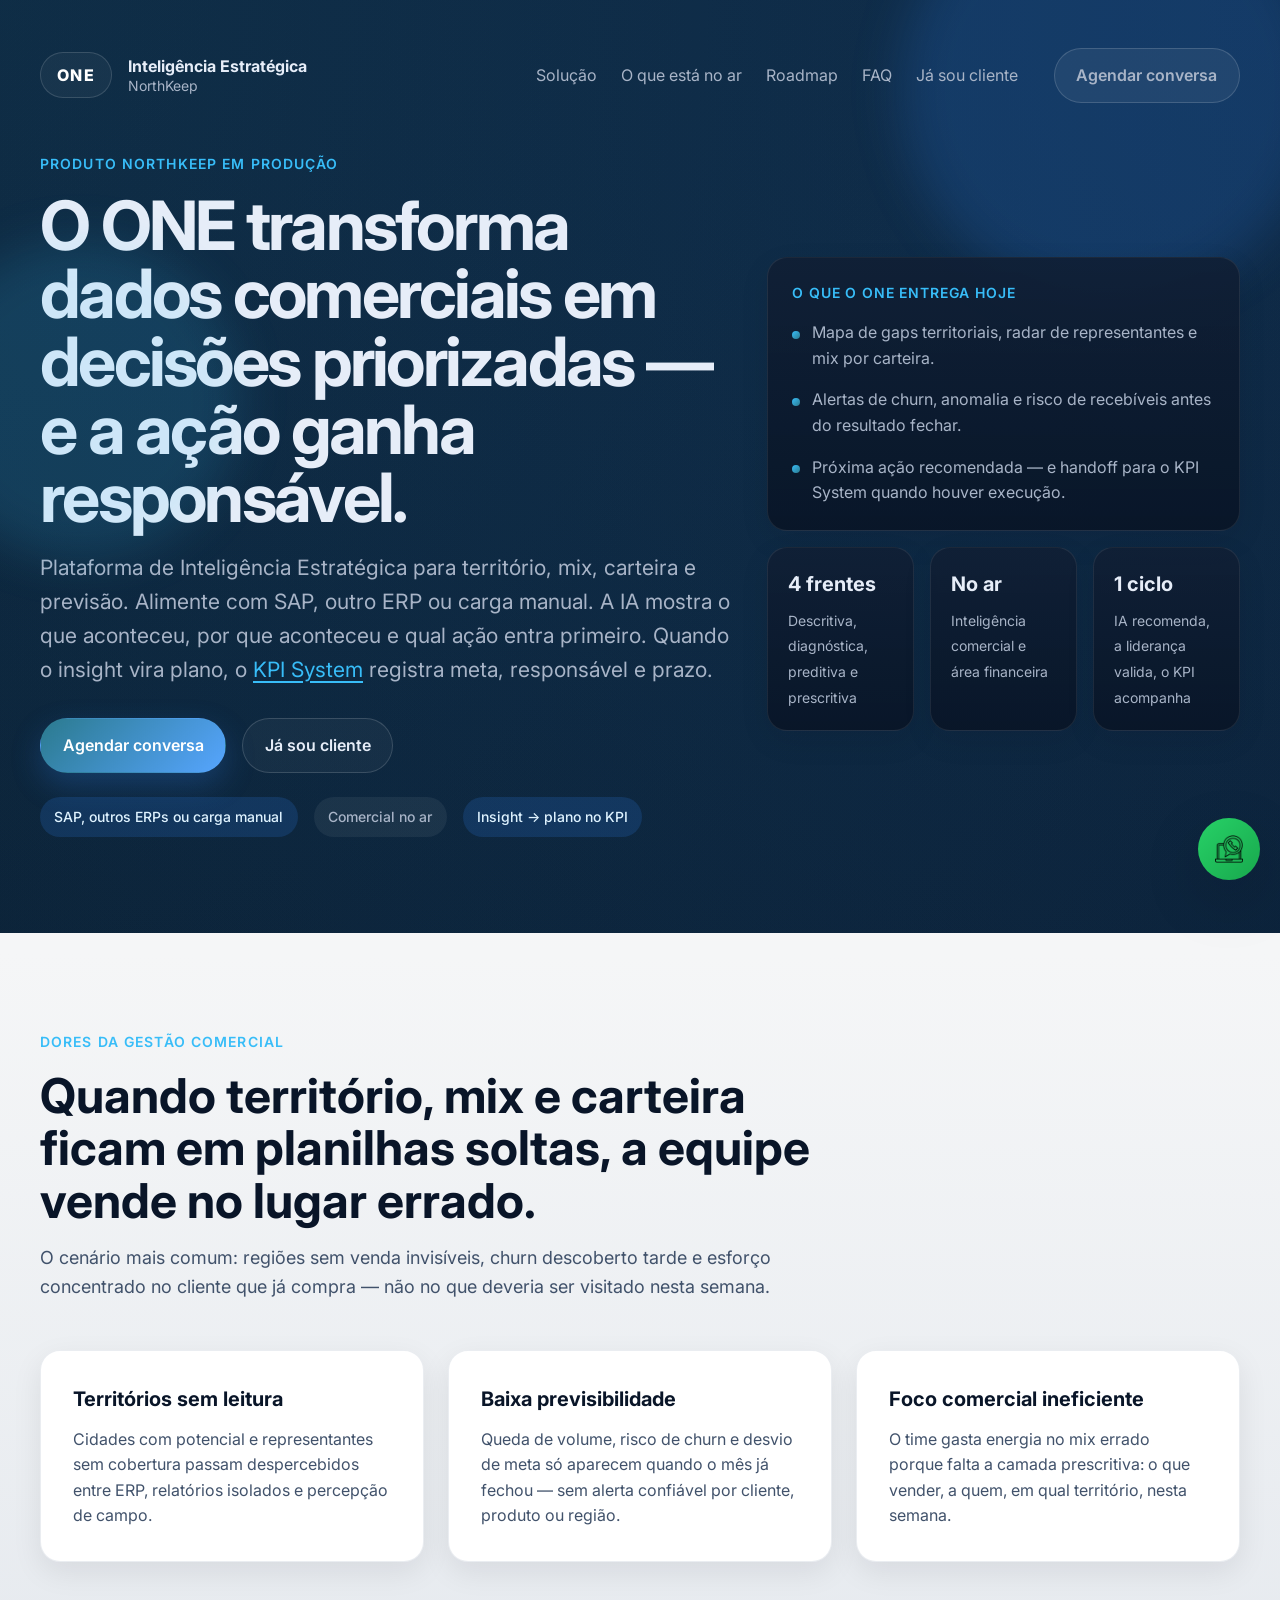
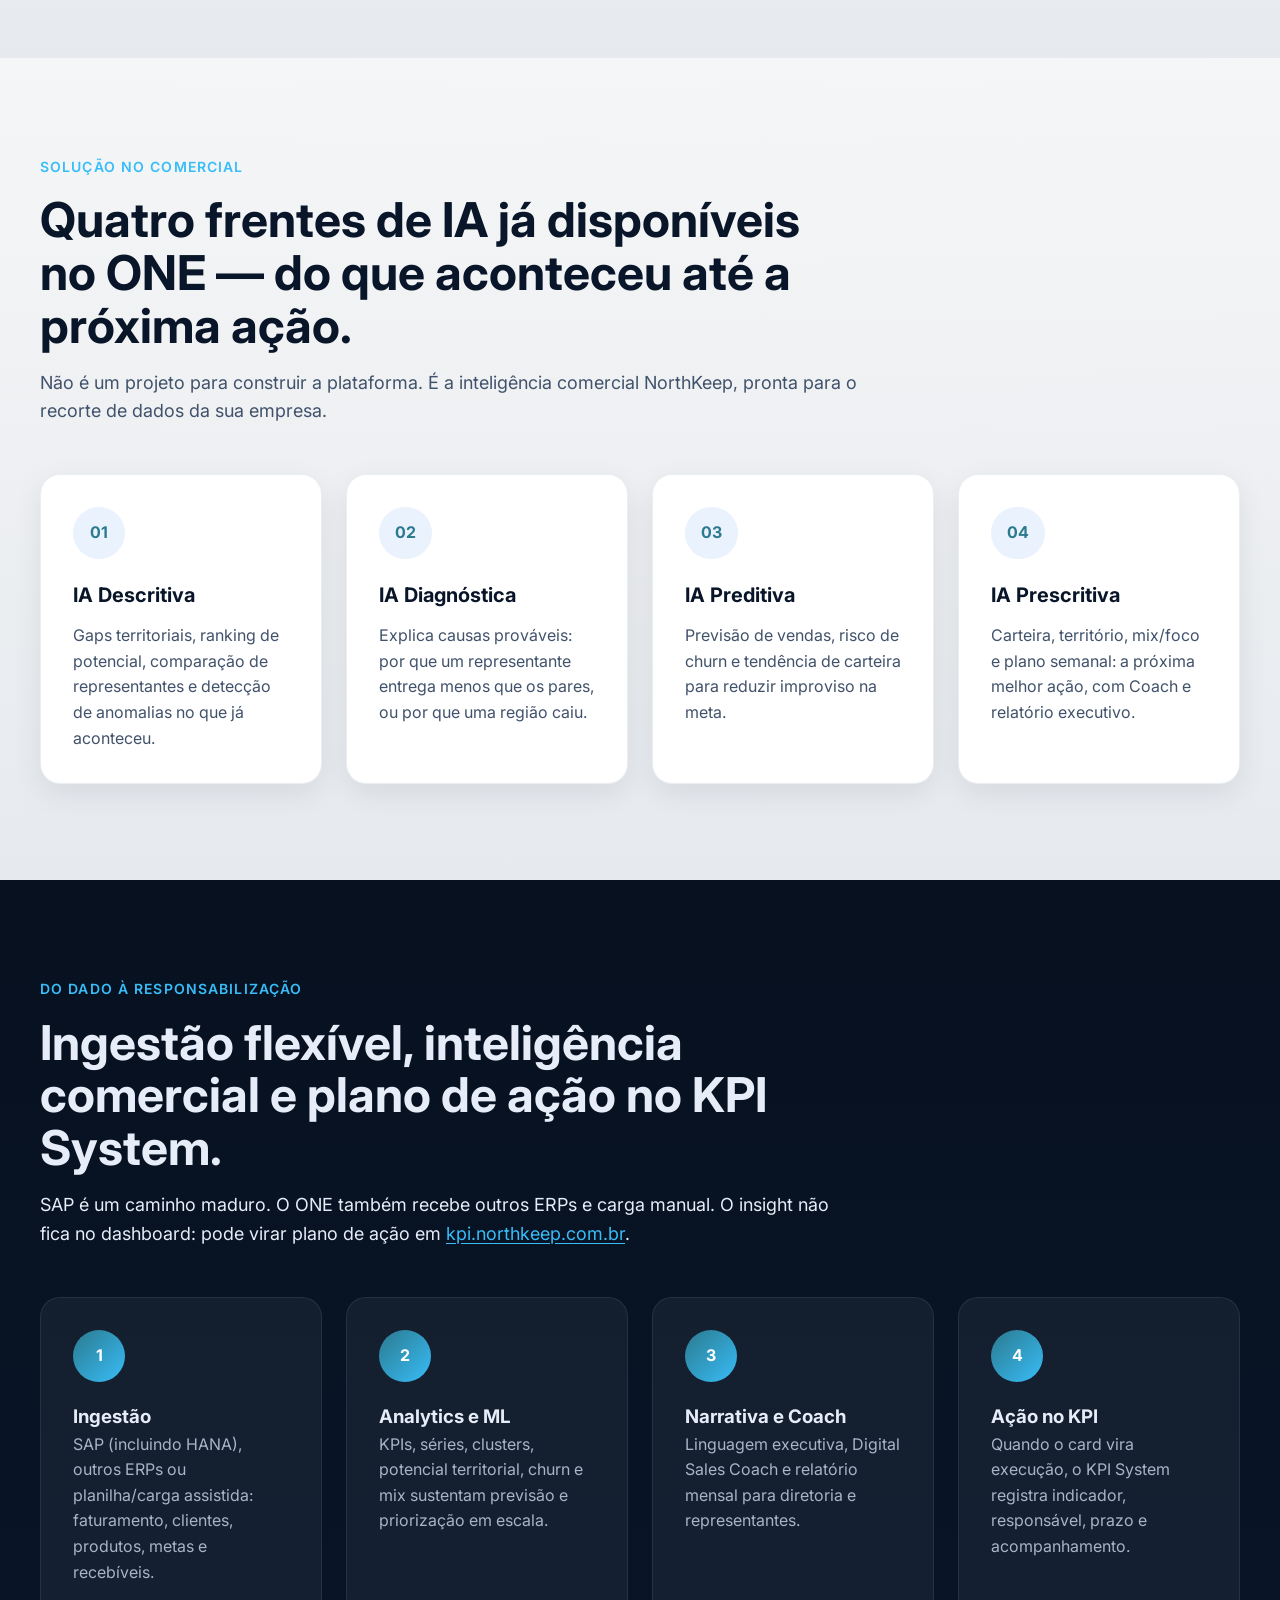
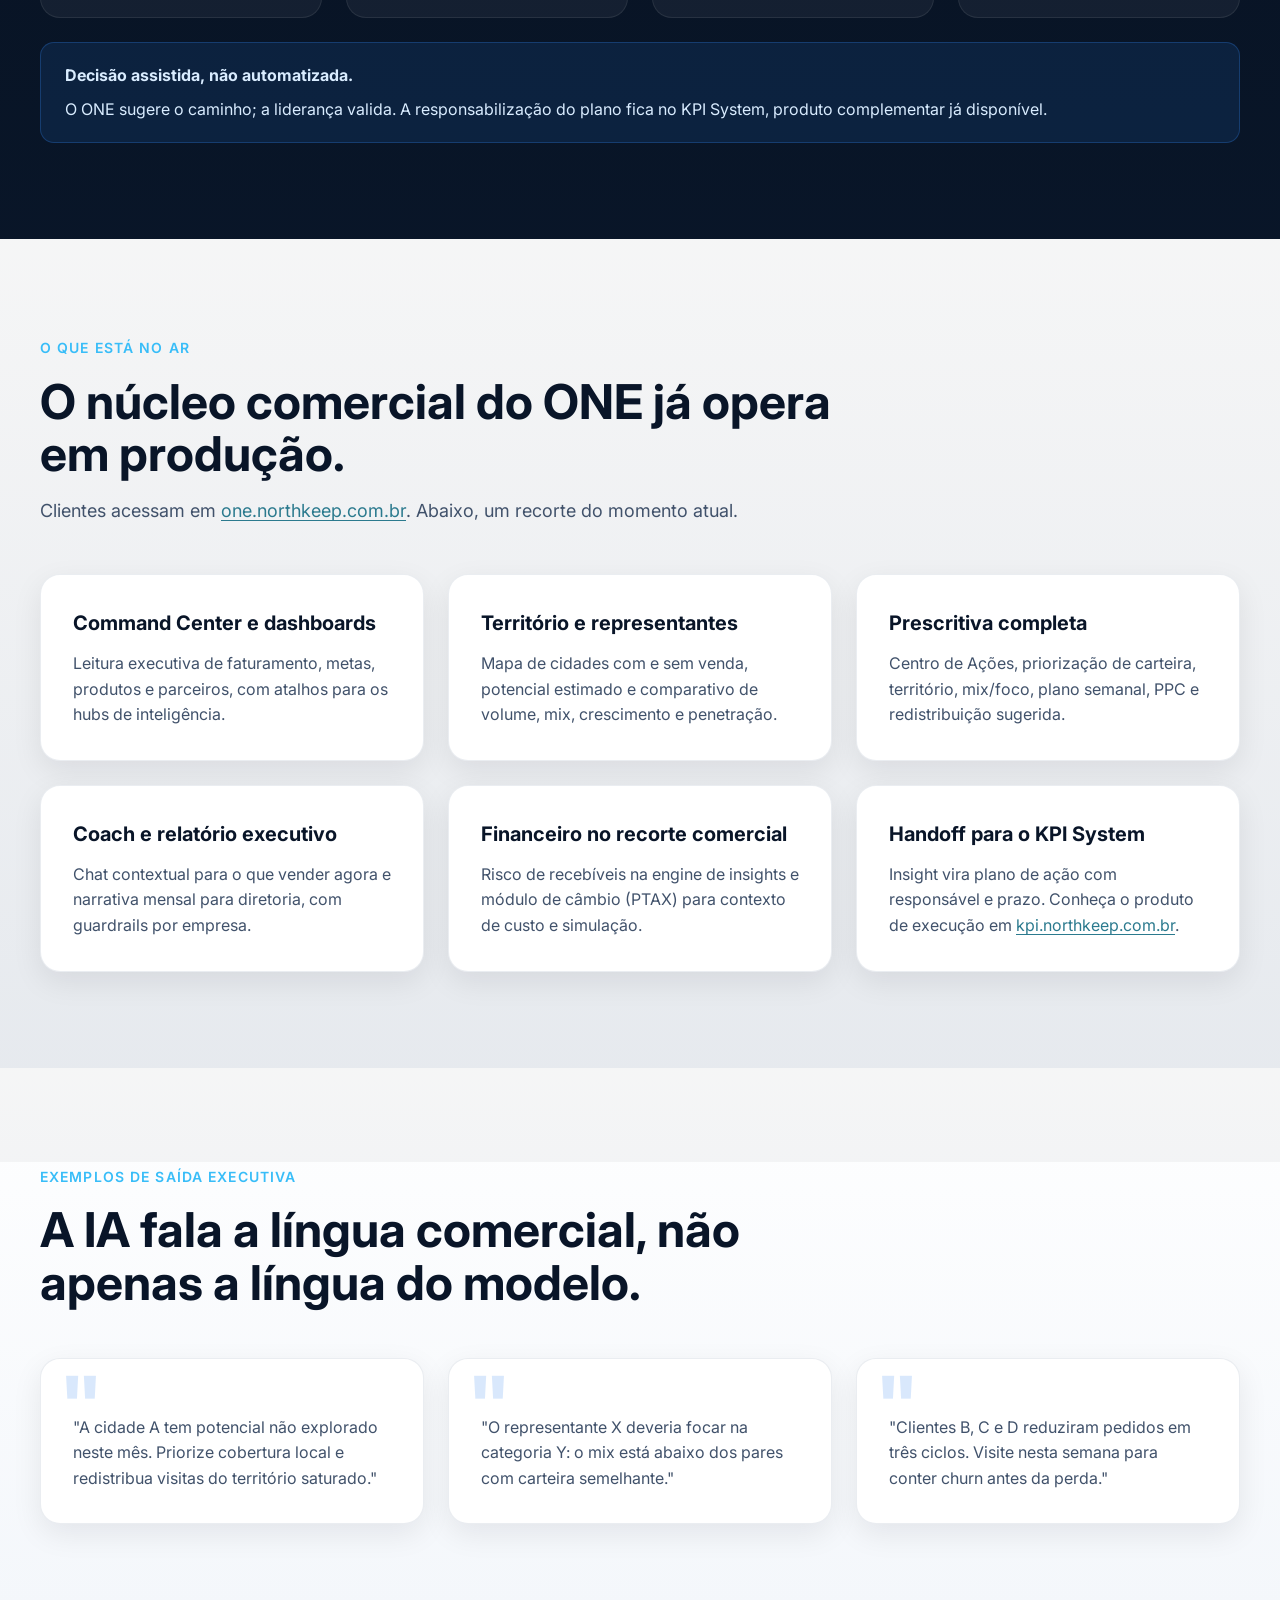
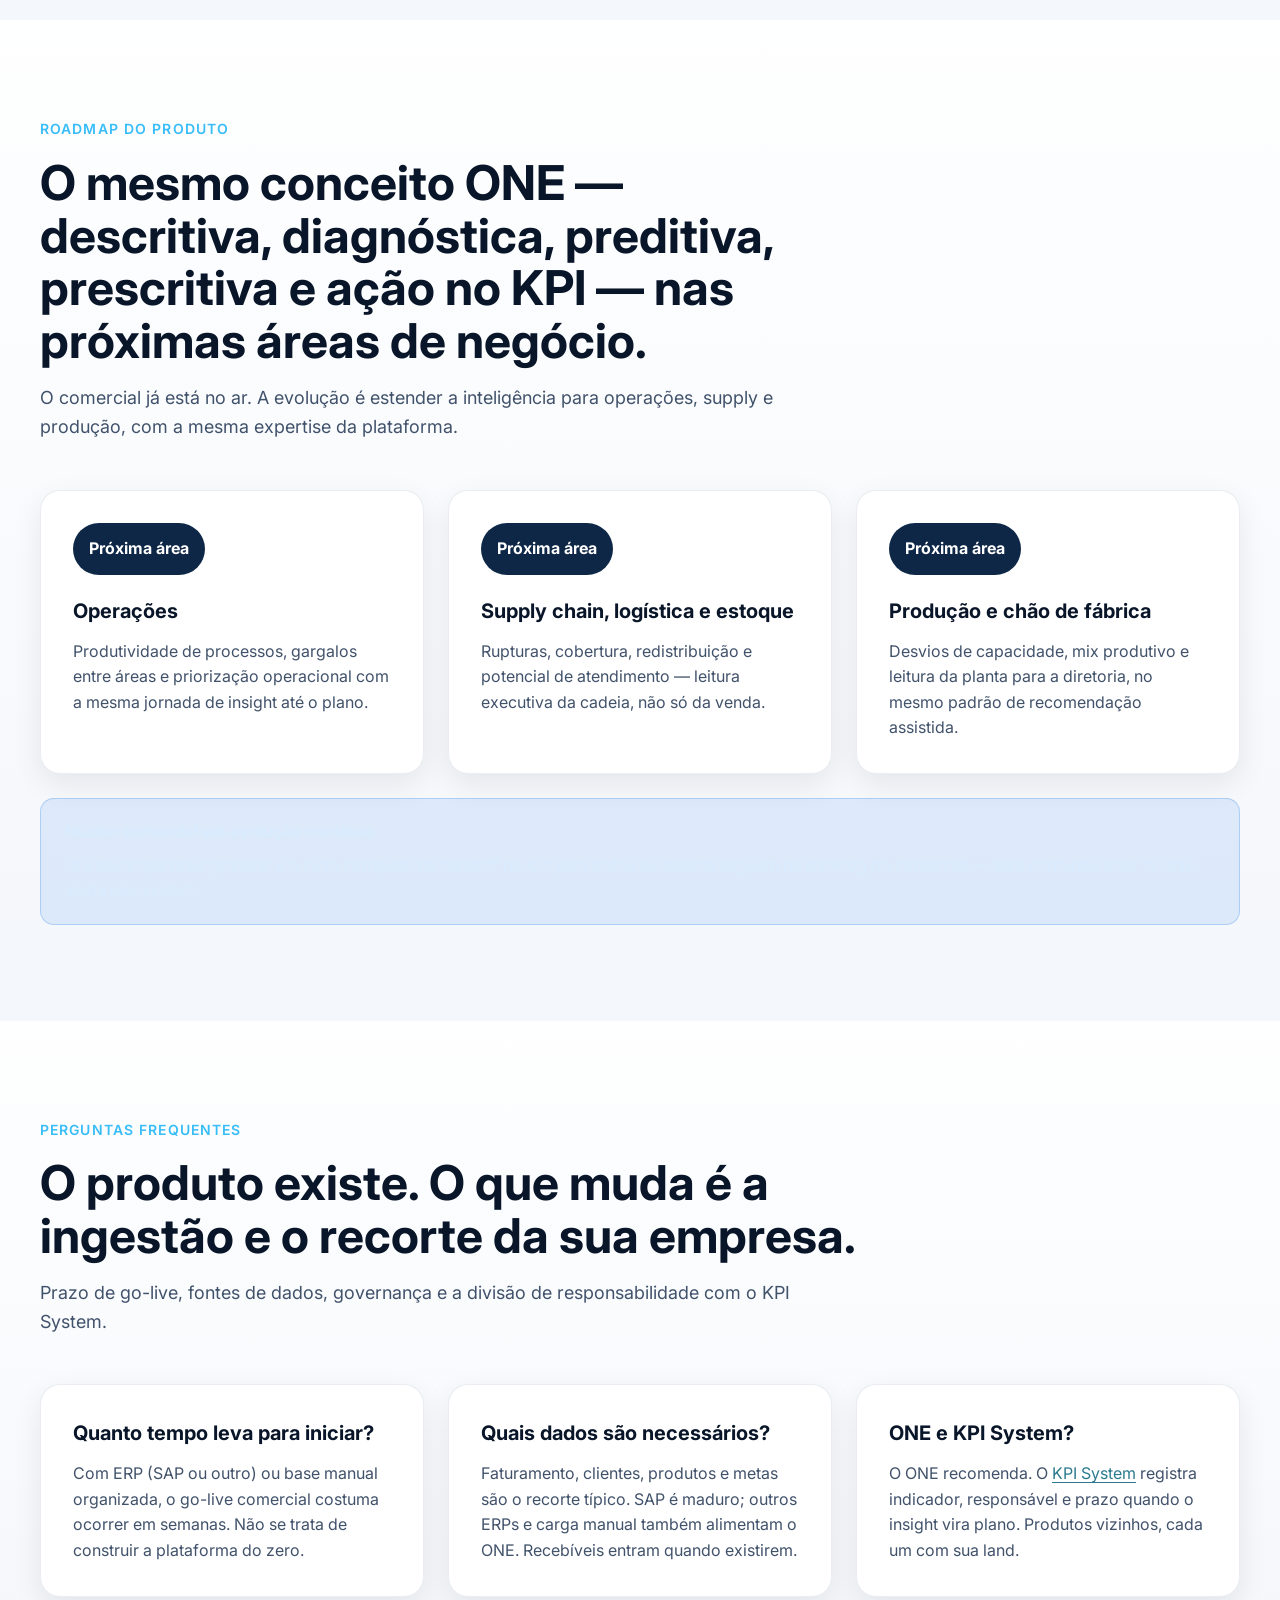
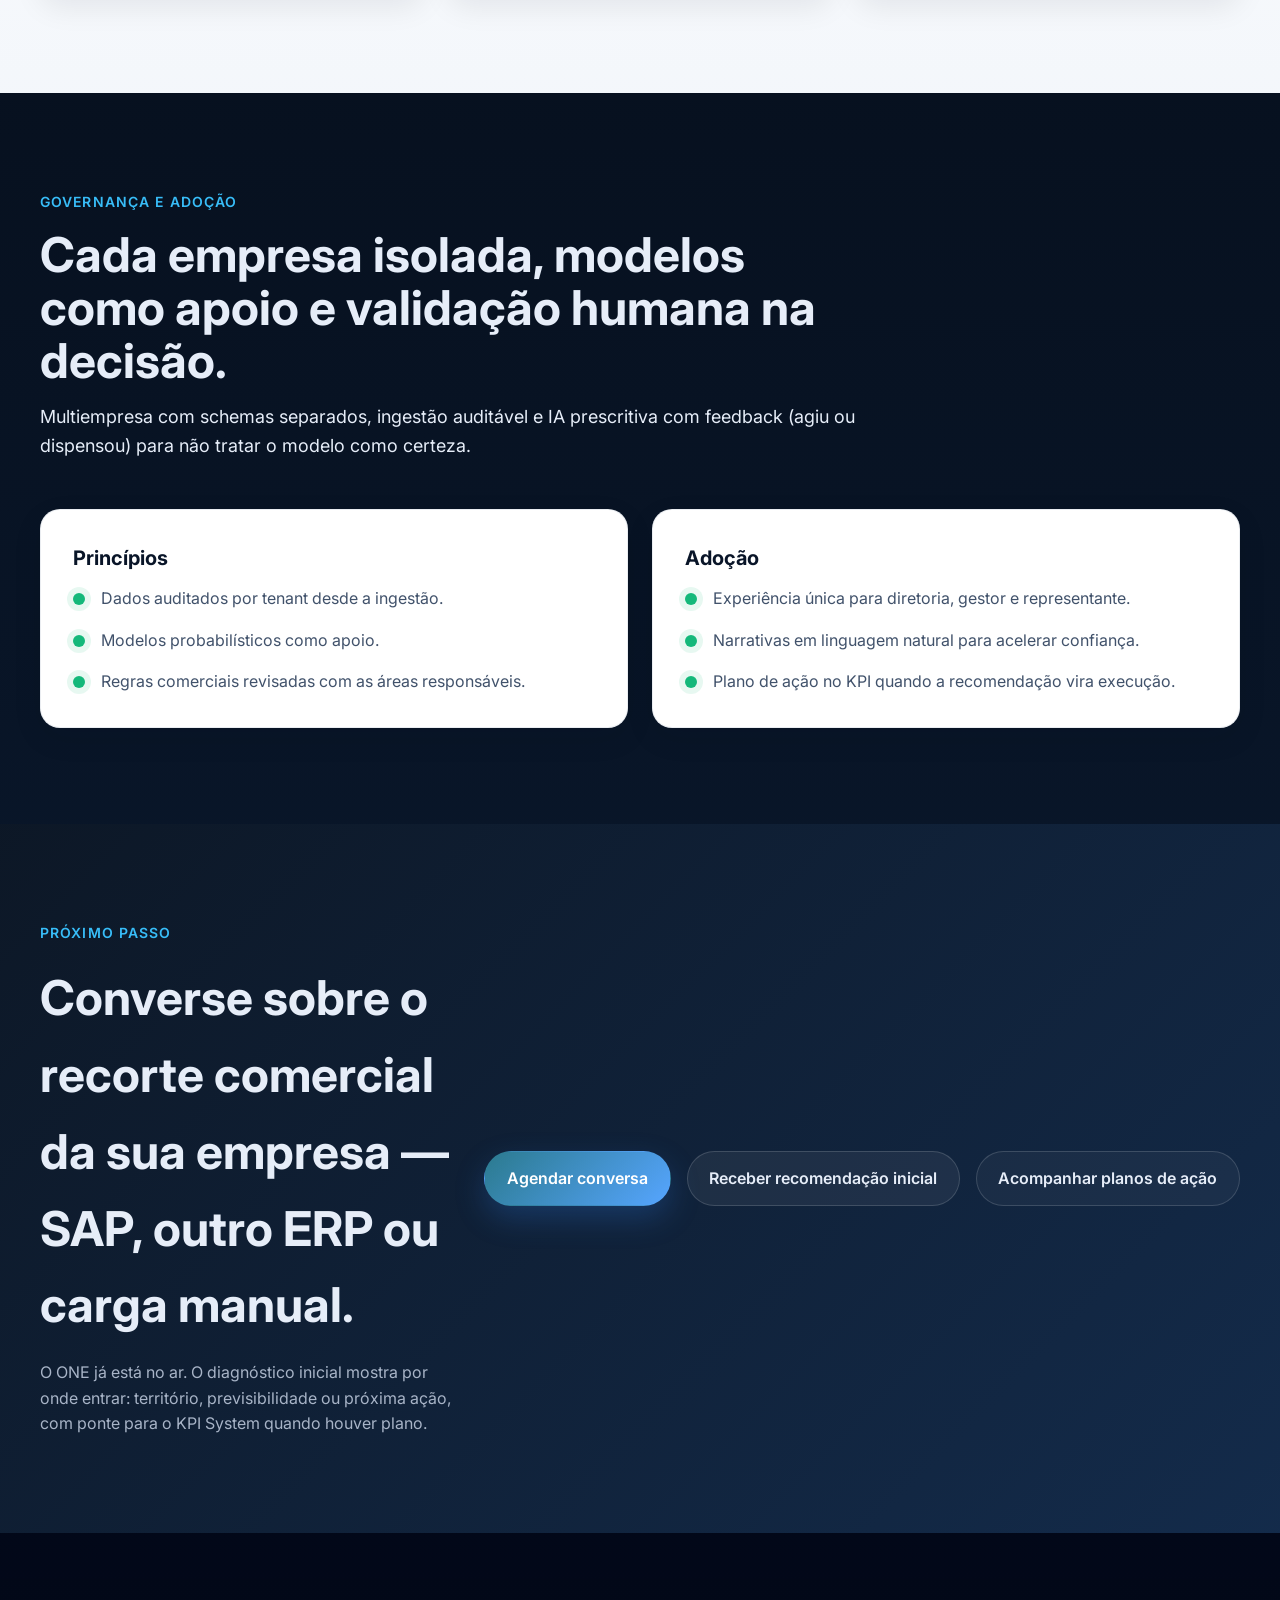
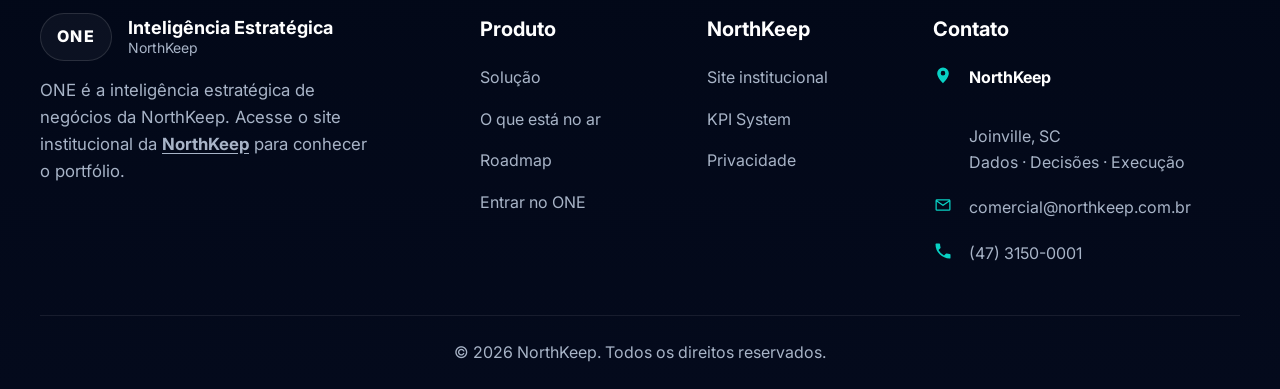
==== commit 0d2fb36f: "Carga inicial do código da land do one" ====
--- a/index.html
+++ b/index.html
@@ -3,18 +3,20 @@
 <head>
     <meta charset="UTF-8">
     <meta name="viewport" content="width=device-width, initial-scale=1.0">
-    <title>IA Estratégica para Operações, Gestão e Crescimento | AXE Tecnologia</title>
-    <meta name="description" content="Centralize sinais do negócio, identifique gargalos, antecipe riscos e priorize ações com IA em uma experiência executiva, governada e pronta para escalar entre operações, comercial, atendimento e gestão.">
+    <title>ONE NorthKeep — Inteligência Estratégica comercial no ar</title>
+    <meta name="description" content="O ONE transforma dados de SAP, outros ERPs ou carga manual em priorização comercial: gaps territoriais, previsão, churn e próxima ação. Quando o insight vira plano, o KPI System registra responsável e prazo.">
     <meta name="theme-color" content="#07111f">
     <meta name="robots" content="index, follow">
-    <meta property="og:title" content="IA Estratégica para Operações, Gestão e Crescimento | AXE Tecnologia">
-    <meta property="og:description" content="Uma experiência executiva para consolidar dados, ampliar previsibilidade e transformar sinais do negócio em ações priorizadas.">
+    <link rel="canonical" href="https://conheca.one.northkeep.com.br/">
+    <meta property="og:title" content="ONE NorthKeep — Inteligência Estratégica comercial no ar">
+    <meta property="og:description" content="Plataforma NorthKeep para transformar dados comerciais em decisões priorizadas e ações com responsável. SAP, outros ERPs ou carga manual.">
     <meta property="og:type" content="website">
     <meta property="og:locale" content="pt_BR">
-    <meta property="og:site_name" content="AXE Tecnologia">
+    <meta property="og:url" content="https://conheca.one.northkeep.com.br/">
+    <meta property="og:site_name" content="NorthKeep">
     <meta name="twitter:card" content="summary_large_image">
-    <meta name="twitter:title" content="IA Estratégica para Operações, Gestão e Crescimento | AXE Tecnologia">
-    <meta name="twitter:description" content="Consolide dados, antecipe riscos e priorize ações com IA em uma experiência executiva pronta para múltiplas áreas do negócio.">
+    <meta name="twitter:title" content="ONE NorthKeep — Inteligência Estratégica comercial no ar">
+    <meta name="twitter:description" content="Dados do ERP viram priorização comercial. O ONE recomenda; o KPI System registra o plano de ação.">
     <link rel="preconnect" href="https://fonts.googleapis.com">
     <link rel="preconnect" href="https://fonts.gstatic.com" crossorigin>
     <link href="https://fonts.googleapis.com/css2?family=Inter:wght@400;500;600;700;800&display=swap" rel="stylesheet">
@@ -24,52 +26,63 @@
     <link rel="stylesheet" href="design-system/components.css">
     <link rel="stylesheet" href="style.css">
     <link rel="stylesheet" href="site-support.css">
+    <script src="site-config.js"></script>
+    <script src="analytics.js"></script>
     <script type="application/ld+json">
     {
       "@context": "https://schema.org",
       "@graph": [
         {
           "@type": "Organization",
-          "name": "AXE Tecnologia",
-          "url": "https://axetecnologia.com.br/",
-          "logo": "https://axetecnologia.com.br/favicon.ico",
+          "name": "NorthKeep",
+          "url": "https://www.northkeep.com.br/",
           "sameAs": [
-            "https://axetecnologia.com.br/",
-            "https://evobi.axetecnologia.com.br/"
+            "https://www.northkeep.com.br/",
+            "https://one.northkeep.com.br/",
+            "https://kpi.northkeep.com.br/"
           ]
         },
         {
           "@type": "Service",
-          "name": "IA Estratégica AXE",
-          "serviceType": "Plataforma de inteligência aplicada ao negócio",
+          "name": "ONE NorthKeep",
+          "serviceType": "Inteligência Estratégica comercial",
+          "url": "https://conheca.one.northkeep.com.br/",
           "provider": {
             "@type": "Organization",
-            "name": "AXE Tecnologia"
+            "name": "NorthKeep"
           },
           "areaServed": "BR",
           "audience": {
             "@type": "BusinessAudience",
-            "audienceType": "Empresas que buscam ganho de previsibilidade, governança e priorização"
+            "audienceType": "Diretoria e gestão comercial que precisam priorizar território, mix, carteira e ação"
           },
-          "description": "Solução de IA estratégica para consolidar dados, identificar gargalos, antecipar riscos e recomendar ações em múltiplas áreas do negócio."
+          "description": "Plataforma de inteligência comercial no ar: ingestão via SAP, outros ERPs ou carga manual; quatro frentes de IA; handoff para planos de ação no KPI System."
         },
         {
           "@type": "FAQPage",
           "mainEntity": [
             {
               "@type": "Question",
-              "name": "Quanto tempo leva para colocar um MVP em produção?",
+              "name": "Quanto tempo leva para colocar o ONE em operação na minha empresa?",
               "acceptedAnswer": {
                 "@type": "Answer",
-                "text": "Em cenários com bases já disponíveis em ERP, BI, CRM ou sistemas operacionais, é possível estruturar um MVP em 30 a 60 dias."
+                "text": "O ONE já está em produção. O prazo de um cliente novo depende da ingestão: com ERP (SAP ou outro) ou base manual organizada, o go-live comercial costuma ocorrer em semanas, não em um projeto de construção da plataforma."
               }
             },
             {
               "@type": "Question",
-              "name": "Quais dados são necessários para começar?",
+              "name": "Quais fontes de dados o ONE aceita?",
               "acceptedAnswer": {
                 "@type": "Answer",
-                "text": "O ponto de partida normalmente combina dados transacionais, indicadores de negócio e contexto operacional. A profundidade evolui conforme a maturidade da base."
+                "text": "SAP é um caminho maduro, inclusive com agente HANA. O ONE também atende outros ERPs e ingestão manual (planilhas e cargas assistidas). O recorte inicial típico inclui faturamento, clientes, produtos, metas e, quando houver, recebíveis."
+              }
+            },
+            {
+              "@type": "Question",
+              "name": "Qual a relação entre o ONE e o KPI System?",
+              "acceptedAnswer": {
+                "@type": "Answer",
+                "text": "O ONE recomenda a próxima ação a partir dos dados comerciais. Quando o insight vira execução, o KPI System registra indicador, responsável, prazo e plano. São produtos vizinhos: conheça o KPI em kpi.northkeep.com.br."
               }
             },
             {
@@ -77,7 +90,7 @@
               "name": "Como a governança da IA é tratada?",
               "acceptedAnswer": {
                 "@type": "Answer",
-                "text": "A solução parte de dados auditáveis, modelos interpretáveis e validação humana nas decisões estratégicas, reduzindo risco e aumentando confiança na adoção."
+                "text": "Dados auditáveis por empresa, modelos interpretáveis e validação humana nas decisões estratégicas. A IA sugere; a liderança valida."
               }
             }
           ]
@@ -93,11 +106,11 @@
     <header class="hero-shell">
         <div class="container">
             <nav class="site-nav" data-sticky-nav>
-                <a class="brand" href="#topo" aria-label="AXE Tecnologia">
-                    <span class="brand-mark">AXE</span>
+                <a class="brand" href="#topo" aria-label="ONE NorthKeep">
+                    <span class="brand-mark">ONE</span>
                     <span class="brand-copy">
-                        <strong>IA Estratégica</strong>
-                        <span>AXE Tecnologia</span>
+                        <strong>Inteligência Estratégica</strong>
+                        <span>NorthKeep</span>
                     </span>
                 </a>
                 <button class="nav-toggle" type="button" aria-expanded="false" aria-controls="menu-principal">
@@ -105,47 +118,49 @@
                 </button>
                 <div class="nav-links" id="menu-principal">
                     <a href="#solucao">Solução</a>
-                    <a href="#arquitetura">Arquitetura</a>
+                    <a href="#no-ar">O que está no ar</a>
                     <a href="#roadmap">Roadmap</a>
                     <a href="#faq">FAQ</a>
-                    <a href="#governanca">Governança</a>
-                    <a class="ds-button ds-button-secondary nav-cta" href="https://wa.me/5547999958705?text=Ola%2C%20quero%20entender%20a%20solucao%20de%20IA%20Estrategica." target="_blank" rel="noopener noreferrer">
-                        Agendar diagnóstico
+                    <a href="https://one.northkeep.com.br/login/" target="_blank" rel="noopener noreferrer">Já sou cliente</a>
+                    <a class="ds-button ds-button-secondary nav-cta" href="https://wa.me/554731500001?text=Ola%2C%20quero%20entender%20o%20ONE%20NorthKeep." target="_blank" rel="noopener noreferrer" data-nk-source="nav">
+                        Agendar conversa
                     </a>
                 </div>
             </nav>
 
             <div class="hero-grid" id="topo">
                 <div class="hero-copy reveal">
-                    <span class="eyebrow">Pronta para estratégia orientada por dados</span>
-                    <h1>A plataforma executiva para transformar dados do negócio em decisões priorizadas e escaláveis.</h1>
+                    <span class="eyebrow">Produto NorthKeep em produção</span>
+                    <h1>O ONE transforma dados comerciais em decisões priorizadas — e a ação ganha responsável.</h1>
                     <p class="hero-text">
-                        Reúna sinais de operação, clientes, processos e performance em uma única camada de leitura executiva.
-                        Cruze BI, dados transacionais, contexto geoespacial, machine learning e IA generativa para entender o que aconteceu,
-                        por que aconteceu e qual ação deve entrar primeiro no plano.
+                        Plataforma de Inteligência Estratégica para território, mix, carteira e previsão.
+                        Alimente com SAP, outro ERP ou carga manual. A IA mostra o que aconteceu, por que aconteceu
+                        e qual ação entra primeiro. Quando o insight vira plano, o
+                        <a href="https://kpi.northkeep.com.br/" target="_blank" rel="noopener noreferrer">KPI System</a>
+                        registra meta, responsável e prazo.
                     </p>
                     <div class="hero-actions">
-                        <a class="ds-button ds-button-primary" href="https://wa.me/5547999958705?text=Ola%2C%20quero%20solicitar%20um%20diagnostico%20de%20IA%20Estrategica." target="_blank" rel="noopener noreferrer">
-                            Solicitar diagnóstico executivo
+                        <a class="ds-button ds-button-primary" href="https://wa.me/554731500001?text=Ola%2C%20quero%20solicitar%20uma%20conversa%20sobre%20o%20ONE." target="_blank" rel="noopener noreferrer" data-nk-source="hero">
+                            Agendar conversa
                         </a>
-                        <button class="ds-button ds-button-ghost" id="abrir-diagnostico" aria-controls="diagnostico" aria-expanded="false">
-                            Receber recomendação inicial
-                        </button>
+                        <a class="ds-button ds-button-ghost" href="https://one.northkeep.com.br/login/" target="_blank" rel="noopener noreferrer">
+                            Já sou cliente
+                        </a>
                     </div>
                     <div class="hero-pills">
-                        <span class="ds-badge ds-badge-info">Dados ERP + BI</span>
-                        <span class="ds-badge ds-badge-neutral">Governança e auditoria</span>
-                        <span class="ds-badge ds-badge-info">IA explicável e generativa</span>
+                        <span class="ds-badge ds-badge-info">SAP, outros ERPs ou carga manual</span>
+                        <span class="ds-badge ds-badge-neutral">Comercial no ar</span>
+                        <span class="ds-badge ds-badge-info">Insight → plano no KPI</span>
                     </div>
                 </div>
 
                 <aside class="hero-panel reveal">
                     <div class="hero-panel-card ds-card">
-                        <div class="panel-label">O que a plataforma viabiliza</div>
+                        <div class="panel-label">O que o ONE entrega hoje</div>
                         <ul class="panel-list">
-                            <li>Mapa de gargalos e oportunidades por área, região, processo e unidade.</li>
-                            <li>Alertas de risco, queda de performance e anomalias antes que o impacto chegue ao resultado.</li>
-                            <li>Recomendações acionáveis com linguagem executiva para operações, comercial, financeiro e liderança.</li>
+                            <li>Mapa de gaps territoriais, radar de representantes e mix por carteira.</li>
+                            <li>Alertas de churn, anomalia e risco de recebíveis antes do resultado fechar.</li>
+                            <li>Próxima ação recomendada — e handoff para o KPI System quando houver execução.</li>
                         </ul>
                     </div>
                     <div class="hero-stats">
@@ -154,12 +169,12 @@
                             <span>Descritiva, diagnóstica, preditiva e prescritiva</span>
                         </article>
                         <article class="metric-card ds-card">
-                            <strong>60 dias</strong>
-                            <span>Para estruturar um MVP com ganhos visíveis</span>
+                            <strong>No ar</strong>
+                            <span>Inteligência comercial e área financeira</span>
                         </article>
                         <article class="metric-card ds-card">
-                            <strong>1 jornada</strong>
-                            <span>IA recomenda, a liderança valida e a operação evolui</span>
+                            <strong>1 ciclo</strong>
+                            <span>IA recomenda, a liderança valida, o KPI acompanha</span>
                         </article>
                     </div>
                 </aside>
@@ -171,22 +186,22 @@
         <section class="section surface-section reveal" id="dores">
             <div class="container">
                 <div class="section-heading">
-                    <span class="eyebrow">Principais dores da operação</span>
-                    <h2>Quando os sinais ficam espalhados, a operação perde velocidade, previsibilidade e capacidade de resposta.</h2>
-                    <p>O cenário mais comum começa com dados dispersos, pouca visibilidade entre áreas, priorização difusa e reação tardia a risco, gargalo e oportunidade.</p>
+                    <span class="eyebrow">Dores da gestão comercial</span>
+                    <h2>Quando território, mix e carteira ficam em planilhas soltas, a equipe vende no lugar errado.</h2>
+                    <p>O cenário mais comum: regiões sem venda invisíveis, churn descoberto tarde e esforço concentrado no cliente que já compra — não no que deveria ser visitado nesta semana.</p>
                 </div>
                 <div class="grid grid-3">
                     <article class="ds-card insight-card">
-                        <h3>Processos sem leitura clara</h3>
-                        <p>Unidades, áreas e fluxos com baixo desempenho passam despercebidos entre planilhas, dashboards isolados e decisões baseadas apenas em percepção.</p>
+                        <h3>Territórios sem leitura</h3>
+                        <p>Cidades com potencial e representantes sem cobertura passam despercebidos entre ERP, relatórios isolados e percepção de campo.</p>
                     </article>
                     <article class="ds-card insight-card">
                         <h3>Baixa previsibilidade</h3>
-                        <p>Sem alertas confiáveis, desvios de demanda, risco de churn, atrasos e quedas de performance só aparecem quando o resultado já foi impactado.</p>
-                    </article>
-                    <article class="ds-card insight-card">
-                        <h3>Priorização ineficiente</h3>
-                        <p>Times e gestores gastam energia nas frentes erradas porque falta uma camada analítica e prescritiva indicando a próxima melhor ação.</p>
+                        <p>Queda de volume, risco de churn e desvio de meta só aparecem quando o mês já fechou — sem alerta confiável por cliente, produto ou região.</p>
+                    </article>
+                    <article class="ds-card insight-card">
+                        <h3>Foco comercial ineficiente</h3>
+                        <p>O time gasta energia no mix errado porque falta a camada prescritiva: o que vender, a quem, em qual território, nesta semana.</p>
                     </article>
                 </div>
             </div>
@@ -195,30 +210,30 @@
         <section class="section surface-section reveal" id="solucao">
             <div class="container">
                 <div class="section-heading">
-                    <span class="eyebrow">Solução unificada</span>
-                    <h2>Uma experiência inspirada no padrão EvoBI, agora aplicada à evolução integrada do negócio.</h2>
-                    <p>Em vez de módulos desconectados, a plataforma organiza dados, contexto e inteligência em uma experiência única, corporativa, confiável e preparada para acelerar adoção em múltiplas áreas.</p>
+                    <span class="eyebrow">Solução no comercial</span>
+                    <h2>Quatro frentes de IA já disponíveis no ONE — do que aconteceu até a próxima ação.</h2>
+                    <p>Não é um projeto para construir a plataforma. É a inteligência comercial NorthKeep, pronta para o recorte de dados da sua empresa.</p>
                 </div>
                 <div class="grid grid-4">
                     <article class="ds-card capability-card">
                         <span class="icon-chip">01</span>
                         <h3>IA Descritiva</h3>
-                        <p>Mostra o que aconteceu com leitura automatizada de indicadores, gargalos, desvios, desempenho e anomalias.</p>
+                        <p>Gaps territoriais, ranking de potencial, comparação de representantes e detecção de anomalias no que já aconteceu.</p>
                     </article>
                     <article class="ds-card capability-card">
                         <span class="icon-chip">02</span>
                         <h3>IA Diagnóstica</h3>
-                        <p>Explica causas prováveis com modelos interpretáveis para áreas, unidades, processos, clientes e categorias.</p>
+                        <p>Explica causas prováveis: por que um representante entrega menos que os pares, ou por que uma região caiu.</p>
                     </article>
                     <article class="ds-card capability-card">
                         <span class="icon-chip">03</span>
                         <h3>IA Preditiva</h3>
-                        <p>Projeta demanda, risco, churn, capacidade e tendência para reduzir improviso na tomada de decisão.</p>
+                        <p>Previsão de vendas, risco de churn e tendência de carteira para reduzir improviso na meta.</p>
                     </article>
                     <article class="ds-card capability-card">
                         <span class="icon-chip">04</span>
                         <h3>IA Prescritiva</h3>
-                        <p>Transforma análise em próxima ação recomendada para liderança, operação e times especializados.</p>
+                        <p>Carteira, território, mix/foco e plano semanal: a próxima melhor ação, com Coach e relatório executivo.</p>
                     </article>
                 </div>
             </div>
@@ -227,30 +242,71 @@
         <section class="section dark-section reveal" id="arquitetura">
             <div class="container">
                 <div class="section-heading section-heading-light">
-                    <span class="eyebrow">Arquitetura da solução</span>
-                    <h2>Dados, machine learning e IA generativa trabalhando no mesmo fluxo de decisão.</h2>
-                    <p>O design reforça a mesma lógica de plataforma corporativa vista no EvoBI: consolidação, segurança, leitura executiva e inteligência aplicada ao contexto do cliente.</p>
-                </div>
-                <div class="grid grid-3 architecture-grid">
+                    <span class="eyebrow">Do dado à responsabilização</span>
+                    <h2>Ingestão flexível, inteligência comercial e plano de ação no KPI System.</h2>
+                    <p>SAP é um caminho maduro. O ONE também recebe outros ERPs e carga manual. O insight não fica no dashboard: pode virar plano de ação em <a href="https://kpi.northkeep.com.br/" target="_blank" rel="noopener noreferrer">kpi.northkeep.com.br</a>.</p>
+                </div>
+                <div class="grid grid-4 architecture-grid">
                     <article class="architecture-card ds-card">
                         <span class="architecture-step">1</span>
-                        <h3>Camada de dados e contexto</h3>
-                        <p>ERP, BI, CRM, operação e contexto geoespacial revelam onde existem gargalos, saturação, risco e oportunidade.</p>
+                        <h3>Ingestão</h3>
+                        <p>SAP (incluindo HANA), outros ERPs ou planilha/carga assistida: faturamento, clientes, produtos, metas e recebíveis.</p>
                     </article>
                     <article class="architecture-card ds-card">
                         <span class="architecture-step">2</span>
-                        <h3>Camada analítica e ML</h3>
-                        <p>KPIs, séries temporais, clusters, risco e análise de comportamento sustentam previsões e priorização em escala.</p>
+                        <h3>Analytics e ML</h3>
+                        <p>KPIs, séries, clusters, potencial territorial, churn e mix sustentam previsão e priorização em escala.</p>
                     </article>
                     <article class="architecture-card ds-card">
                         <span class="architecture-step">3</span>
-                        <h3>Camada generativa</h3>
-                        <p>Narrativas, respostas em linguagem natural e recomendações transformam sinais técnicos em decisão compreensível.</p>
+                        <h3>Narrativa e Coach</h3>
+                        <p>Linguagem executiva, Digital Sales Coach e relatório mensal para diretoria e representantes.</p>
+                    </article>
+                    <article class="architecture-card ds-card">
+                        <span class="architecture-step">4</span>
+                        <h3>Ação no KPI</h3>
+                        <p>Quando o card vira execução, o KPI System registra indicador, responsável, prazo e acompanhamento.</p>
                     </article>
                 </div>
                 <div class="ds-alert ds-alert-info architecture-note">
                     <strong>Decisão assistida, não automatizada.</strong>
-                    A IA sugere caminhos, mas a estratégia inicial continua sob validação humana para evitar dependência total do modelo.
+                    O ONE sugere o caminho; a liderança valida. A responsabilização do plano fica no KPI System, produto complementar já disponível.
+                </div>
+            </div>
+        </section>
+
+        <section class="section surface-section reveal" id="no-ar">
+            <div class="container">
+                <div class="section-heading">
+                    <span class="eyebrow">O que está no ar</span>
+                    <h2>O núcleo comercial do ONE já opera em produção.</h2>
+                    <p>Clientes acessam em <a href="https://one.northkeep.com.br/" target="_blank" rel="noopener noreferrer">one.northkeep.com.br</a>. Abaixo, um recorte do momento atual.</p>
+                </div>
+                <div class="grid grid-3">
+                    <article class="ds-card insight-card">
+                        <h3>Command Center e dashboards</h3>
+                        <p>Leitura executiva de faturamento, metas, produtos e parceiros, com atalhos para os hubs de inteligência.</p>
+                    </article>
+                    <article class="ds-card insight-card">
+                        <h3>Território e representantes</h3>
+                        <p>Mapa de cidades com e sem venda, potencial estimado e comparativo de volume, mix, crescimento e penetração.</p>
+                    </article>
+                    <article class="ds-card insight-card">
+                        <h3>Prescritiva completa</h3>
+                        <p>Centro de Ações, priorização de carteira, território, mix/foco, plano semanal, PPC e redistribuição sugerida.</p>
+                    </article>
+                    <article class="ds-card insight-card">
+                        <h3>Coach e relatório executivo</h3>
+                        <p>Chat contextual para o que vender agora e narrativa mensal para diretoria, com guardrails por empresa.</p>
+                    </article>
+                    <article class="ds-card insight-card">
+                        <h3>Financeiro no recorte comercial</h3>
+                        <p>Risco de recebíveis na engine de insights e módulo de câmbio (PTAX) para contexto de custo e simulação.</p>
+                    </article>
+                    <article class="ds-card insight-card">
+                        <h3>Handoff para o KPI System</h3>
+                        <p>Insight vira plano de ação com responsável e prazo. Conheça o produto de execução em <a href="https://kpi.northkeep.com.br/" target="_blank" rel="noopener noreferrer">kpi.northkeep.com.br</a>.</p>
+                    </article>
                 </div>
             </div>
         </section>
@@ -259,17 +315,17 @@
             <div class="container">
                 <div class="section-heading">
                     <span class="eyebrow">Exemplos de saída executiva</span>
-                    <h2>A IA fala a língua do negócio, não apenas a língua do modelo.</h2>
+                    <h2>A IA fala a língua comercial, não apenas a língua do modelo.</h2>
                 </div>
                 <div class="grid grid-3">
                     <article class="ds-card quote-card">
-                        <p>"A unidade Sul concentra demanda reprimida e tempo de resposta acima da média. Priorize redistribuição operacional e cobertura local."</p>
+                        <p>"A cidade A tem potencial não explorado neste mês. Priorize cobertura local e redistribua visitas do território saturado."</p>
                     </article>
                     <article class="ds-card quote-card">
-                        <p>"O processo de atendimento da regional Norte apresenta queda recorrente de produtividade. A causa provável está entre triagem, repasse e execução."</p>
+                        <p>"O representante X deveria focar na categoria Y: o mix está abaixo dos pares com carteira semelhante."</p>
                     </article>
                     <article class="ds-card quote-card">
-                        <p>"Clientes do segmento premium reduziram pedidos e interações em três ciclos. A recomendação é ativar retenção e revisar a jornada antes da perda."</p>
+                        <p>"Clientes B, C e D reduziram pedidos em três ciclos. Visite nesta semana para conter churn antes da perda."</p>
                     </article>
                 </div>
             </div>
@@ -278,34 +334,30 @@
         <section class="section surface-section reveal" id="roadmap">
             <div class="container">
                 <div class="section-heading">
-                    <span class="eyebrow">Roadmap de implementação</span>
-                    <h2>Entregas graduais para gerar valor rápido, adoção consistente e evolução sustentável.</h2>
-                </div>
-                <div class="grid grid-4 roadmap-grid">
+                    <span class="eyebrow">Roadmap do produto</span>
+                    <h2>O mesmo conceito ONE — descritiva, diagnóstica, preditiva, prescritiva e ação no KPI — nas próximas áreas de negócio.</h2>
+                    <p>O comercial já está no ar. A evolução é estender a inteligência para operações, supply e produção, com a mesma expertise da plataforma.</p>
+                </div>
+                <div class="grid grid-3 roadmap-grid">
                     <article class="ds-card roadmap-card">
-                        <span class="roadmap-phase">Fase 1</span>
-                        <h3>Fundamentos e contexto</h3>
-                        <p>Consolidação de dados, visão inicial de gargalos, comparativos e primeiros insights generativos.</p>
-                        <small>30 a 60 dias</small>
+                        <span class="roadmap-phase">Próxima área</span>
+                        <h3>Operações</h3>
+                        <p>Produtividade de processos, gargalos entre áreas e priorização operacional com a mesma jornada de insight até o plano.</p>
                     </article>
                     <article class="ds-card roadmap-card">
-                        <span class="roadmap-phase">Fase 2</span>
-                        <h3>Visibilidade e previsibilidade</h3>
-                        <p>Previsão de demanda, risco, capacidade e priorização automatizada de áreas, clientes e processos.</p>
-                        <small>60 a 90 dias</small>
+                        <span class="roadmap-phase">Próxima área</span>
+                        <h3>Supply chain, logística e estoque</h3>
+                        <p>Rupturas, cobertura, redistribuição e potencial de atendimento — leitura executiva da cadeia, não só da venda.</p>
                     </article>
                     <article class="ds-card roadmap-card">
-                        <span class="roadmap-phase">Fase 3</span>
-                        <h3>Recomendação e priorização</h3>
-                        <p>Recomendações por área, otimização de fluxo, redistribuição de esforço e próxima melhor ação sugerida.</p>
-                        <small>90 a 120 dias</small>
-                    </article>
-                    <article class="ds-card roadmap-card">
-                        <span class="roadmap-phase">Fase 4</span>
-                        <h3>Copiloto executivo</h3>
-                        <p>Chat corporativo, alertas contínuos e narrativas mensais para liderança e diretoria.</p>
-                        <small>120 a 180 dias</small>
-                    </article>
+                        <span class="roadmap-phase">Próxima área</span>
+                        <h3>Produção e chão de fábrica</h3>
+                        <p>Desvios de capacidade, mix produtivo e leitura da planta para a diretoria, no mesmo padrão de recomendação assistida.</p>
+                    </article>
+                </div>
+                <div class="ds-alert ds-alert-info architecture-note">
+                    <strong>Núcleo comercial em evolução contínua.</strong>
+                    GIS municipal mais granular e o ciclo completo de handoff no KPI para todos os tenants seguem no backlog do comercial — sem confundir com “o ONE ainda não existe”.
                 </div>
             </div>
         </section>
@@ -314,21 +366,21 @@
             <div class="container">
                 <div class="section-heading">
                     <span class="eyebrow">Perguntas frequentes</span>
-                    <h2>O que sua empresa precisa para começar com segurança e velocidade.</h2>
-                    <p>As respostas abaixo ajudam a alinhar expectativa de prazo, dados e governança antes da primeira fase do projeto.</p>
+                    <h2>O produto existe. O que muda é a ingestão e o recorte da sua empresa.</h2>
+                    <p>Prazo de go-live, fontes de dados, governança e a divisão de responsabilidade com o KPI System.</p>
                 </div>
                 <div class="grid grid-3">
                     <article class="ds-card insight-card">
                         <h3>Quanto tempo leva para iniciar?</h3>
-                        <p>Em cenários com ERP, BI, CRM ou bases operacionais já estruturadas, um MVP pode ser organizado em 30 a 60 dias.</p>
+                        <p>Com ERP (SAP ou outro) ou base manual organizada, o go-live comercial costuma ocorrer em semanas. Não se trata de construir a plataforma do zero.</p>
                     </article>
                     <article class="ds-card insight-card">
                         <h3>Quais dados são necessários?</h3>
-                        <p>O ponto de partida normalmente reúne dados transacionais, indicadores de negócio e contexto operacional. A maturidade evolui por etapas.</p>
-                    </article>
-                    <article class="ds-card insight-card">
-                        <h3>Como a governança é tratada?</h3>
-                        <p>Com dados auditáveis, modelos interpretáveis e validação humana nas decisões críticas, reduzindo risco e ampliando confiança na adoção.</p>
+                        <p>Faturamento, clientes, produtos e metas são o recorte típico. SAP é maduro; outros ERPs e carga manual também alimentam o ONE. Recebíveis entram quando existirem.</p>
+                    </article>
+                    <article class="ds-card insight-card">
+                        <h3>ONE e KPI System?</h3>
+                        <p>O ONE recomenda. O <a href="https://kpi.northkeep.com.br/" target="_blank" rel="noopener noreferrer">KPI System</a> registra indicador, responsável e prazo quando o insight vira plano. Produtos vizinhos, cada um com sua land.</p>
                     </article>
                 </div>
             </div>
@@ -338,24 +390,24 @@
             <div class="container">
                 <div class="section-heading section-heading-light">
                     <span class="eyebrow">Governança e adoção</span>
-                    <h2>Segurança, interpretabilidade e disciplina operacional desde o primeiro passo.</h2>
-                    <p>O posicionamento visual foi desenhado para transmitir confiança corporativa. O conteúdo reforça os cuidados necessários para que a IA gere impacto sem comprometer a governança.</p>
+                    <h2>Cada empresa isolada, modelos como apoio e validação humana na decisão.</h2>
+                    <p>Multiempresa com schemas separados, ingestão auditável e IA prescritiva com feedback (agiu ou dispensou) para não tratar o modelo como certeza.</p>
                 </div>
                 <div class="grid grid-2">
                     <article class="ds-card governance-card">
-                        <h3>Princípios do projeto</h3>
+                        <h3>Princípios</h3>
                         <ul class="check-list">
-                            <li>Dados auditados desde a fase inicial.</li>
-                            <li>Modelos probabilísticos tratados como apoio, não como certeza.</li>
-                            <li>Regras operacionais revisadas com as áreas responsáveis.</li>
+                            <li>Dados auditados por tenant desde a ingestão.</li>
+                            <li>Modelos probabilísticos como apoio.</li>
+                            <li>Regras comerciais revisadas com as áreas responsáveis.</li>
                         </ul>
                     </article>
                     <article class="ds-card governance-card">
-                        <h3>Direcionadores de adoção</h3>
+                        <h3>Adoção</h3>
                         <ul class="check-list">
-                            <li>Experiência única e padronizada para aumentar adesão.</li>
-                            <li>Explicações em linguagem natural para acelerar confiança.</li>
-                            <li>Camada humana de aprovação nas decisões estratégicas iniciais.</li>
+                            <li>Experiência única para diretoria, gestor e representante.</li>
+                            <li>Narrativas em linguagem natural para acelerar confiança.</li>
+                            <li>Plano de ação no KPI quando a recomendação vira execução.</li>
                         </ul>
                     </article>
                 </div>
@@ -366,16 +418,19 @@
             <div class="container cta-shell">
                 <div>
                     <span class="eyebrow">Próximo passo</span>
-                    <h2>Comece por um diagnóstico executivo e descubra onde sua operação pode ganhar mais velocidade, controle e escala.</h2>
-                    <p>Se os dados já existem em ERP, BI, CRM ou bases operacionais, o cenário está pronto para um MVP de IA Estratégica com entregas curtas, governança desde o início e evolução contínua.</p>
+                    <h2>Converse sobre o recorte comercial da sua empresa — SAP, outro ERP ou carga manual.</h2>
+                    <p>O ONE já está no ar. O diagnóstico inicial mostra por onde entrar: território, previsibilidade ou próxima ação, com ponte para o KPI System quando houver plano.</p>
                 </div>
                 <div class="cta-actions">
-                    <a class="ds-button ds-button-primary" href="https://wa.me/5547999958705?text=Ola%2C%20quero%20avancar%20com%20o%20diagnostico%20de%20IA%20Estrategica." target="_blank" rel="noopener noreferrer">
-                        Agendar diagnóstico
+                    <a class="ds-button ds-button-primary" href="https://wa.me/554731500001?text=Ola%2C%20quero%20avancar%20com%20uma%20conversa%20sobre%20o%20ONE." target="_blank" rel="noopener noreferrer">
+                        Agendar conversa
                     </a>
-                    <button class="ds-button ds-button-secondary" type="button" data-open-diagnostico>
+                    <button class="ds-button ds-button-secondary" type="button" id="abrir-diagnostico" data-open-diagnostico aria-controls="diagnostico" aria-expanded="false">
                         Receber recomendação inicial
                     </button>
+                    <a class="ds-button ds-button-ghost" href="https://kpi.northkeep.com.br/" target="_blank" rel="noopener noreferrer">
+                        Acompanhar planos de ação
+                    </a>
                 </div>
             </div>
         </section>
@@ -385,38 +440,38 @@
         <div class="diagnostico-dialog ds-card" role="document">
             <button class="diagnostico-fechar" id="fechar-diagnostico" aria-label="Fechar diagnóstico">x</button>
             <span class="eyebrow">Diagnóstico rápido</span>
-            <h2 id="diagnostico-titulo">Receba a melhor frente de entrada para a sua operação.</h2>
-            <p class="diagnostico-sub">Responda três perguntas e receba uma recomendação inicial para estruturar a jornada de IA Estratégica com menor atrito e maior impacto.</p>
+            <h2 id="diagnostico-titulo">Receba a melhor frente de entrada no comercial.</h2>
+            <p class="diagnostico-sub">Três perguntas para indicar se o recorte inicial do ONE deve começar por território, previsibilidade ou recomendação prescritiva — com ponte para o KPI quando houver ação.</p>
 
             <form id="diagnostico-form" class="diagnostico-form">
                 <div class="field-group">
                     <label class="field-label" for="dor">Qual dor pesa mais hoje?</label>
                     <select id="dor" name="dor" class="field-control" required>
                         <option value="">Selecione</option>
-                        <option value="visibilidade_fragmentada">Baixa visibilidade e dados fragmentados</option>
+                        <option value="territorios_sem_venda">Regiões ou cidades sem venda visível</option>
                         <option value="baixa_previsibilidade">Baixa previsibilidade e decisões reativas</option>
-                        <option value="priorizacao_ineficiente">Priorização ineficiente entre áreas</option>
-                        <option value="risco_operacional">Risco operacional, perda de clientes ou desvios críticos</option>
+                        <option value="foco_ineficiente">Mix e foco comercial ineficientes</option>
+                        <option value="risco_churn">Risco de churn ou perda de carteira</option>
                     </select>
                 </div>
 
                 <div class="field-row">
                     <div class="field-group">
-                        <label class="field-label" for="dados">Nível de dados disponível</label>
+                        <label class="field-label" for="dados">Fonte de dados disponível</label>
                         <select id="dados" name="dados" class="field-control" required>
                             <option value="">Selecione</option>
-                            <option value="alto">Alto</option>
-                            <option value="medio">Médio</option>
-                            <option value="baixo">Baixo</option>
+                            <option value="sap">SAP (incluindo HANA)</option>
+                            <option value="outro_erp">Outro ERP</option>
+                            <option value="manual">Carga manual / planilhas</option>
                         </select>
                     </div>
                     <div class="field-group">
                         <label class="field-label" for="objetivo">Objetivo nos próximos 60 dias</label>
                         <select id="objetivo" name="objetivo" class="field-control" required>
                             <option value="">Selecione</option>
-                            <option value="mapear_oportunidades">Mapear oportunidades e gargalos</option>
-                            <option value="prever_riscos">Prever riscos e tendências</option>
-                            <option value="recomendacoes">Gerar recomendações priorizadas</option>
+                            <option value="mapear_oportunidades">Mapear gaps territoriais e carteira</option>
+                            <option value="prever_riscos">Prever vendas, churn e tendência</option>
+                            <option value="recomendacoes">Gerar próxima ação e plano no KPI</option>
                         </select>
                     </div>
                 </div>
@@ -429,40 +484,43 @@
                     <strong>Sugestão de caminho</strong>
                     <p id="diagnostico-texto"></p>
                 </div>
-                <a id="diagnostico-whatsapp" class="ds-button ds-button-primary" target="_blank" rel="nofollow noopener noreferrer">
+                <a id="diagnostico-whatsapp" class="ds-button ds-button-primary" target="_blank" rel="nofollow noopener noreferrer" data-nk-source="diagnostico">
                     Continuar no WhatsApp
                 </a>
             </div>
         </div>
     </section>
 
-    <a href="https://wa.me/5547999958705?text=Ola%2C%20quero%20falar%20com%20um%20consultor%20sobre%20IA%20Estrategica." class="whatsapp-button" target="_blank" rel="noopener noreferrer" aria-label="Conversar no WhatsApp">
+    <a href="https://wa.me/554731500001?text=Ola%2C%20quero%20falar%20com%20um%20consultor%20sobre%20o%20ONE%20NorthKeep." class="whatsapp-button" target="_blank" rel="noopener noreferrer" aria-label="Conversar no WhatsApp" data-nk-source="float">
         <img src="whatsapp-icon-white.png" alt="" loading="lazy">
     </a>
 
     <footer class="site-footer">
         <div class="container footer-shell">
             <div class="footer-column footer-brand-column">
-                <a class="footer-brand" href="#topo" aria-label="AXE Tecnologia">
-                    <span class="footer-brand-mark">AXE</span>
+                <a class="footer-brand" href="#topo" aria-label="ONE NorthKeep">
+                    <span class="footer-brand-mark">ONE</span>
                     <span class="footer-brand-copy">
-                        <strong>IA Estratégica</strong>
-                        <span>AXE Tecnologia</span>
+                        <strong>Inteligência Estratégica</strong>
+                        <span>NorthKeep</span>
                     </span>
                 </a>
-                <p class="footer-brand-text">Soluções corporativas para transformar dados, contexto e inteligência em decisões orientadas a resultado.</p>
+                <p class="footer-brand-text">ONE é a inteligência estratégica de negócios da NorthKeep. Acesse o site institucional da <a href="https://www.northkeep.com.br/" target="_blank" rel="noopener noreferrer">NorthKeep</a> para conhecer o portfólio.</p>
             </div>
             <div class="footer-column">
                 <h4>Produto</h4>
                 <div class="footer-links-list">
                     <a href="#solucao">Solução</a>
-                    <a href="#arquitetura">Arquitetura</a>
+                    <a href="#no-ar">O que está no ar</a>
                     <a href="#roadmap">Roadmap</a>
+                    <a href="https://one.northkeep.com.br/" target="_blank" rel="noopener noreferrer">Entrar no ONE</a>
                 </div>
             </div>
             <div class="footer-column">
-                <h4>Legal</h4>
+                <h4>NorthKeep</h4>
                 <div class="footer-links-list">
+                    <a href="https://www.northkeep.com.br/" target="_blank" rel="noopener noreferrer">Site institucional</a>
+                    <a href="https://kpi.northkeep.com.br/" target="_blank" rel="noopener noreferrer">KPI System</a>
                     <a href="privacidade.html">Privacidade</a>
                 </div>
             </div>
@@ -476,10 +534,9 @@
                             </svg>
                         </span>
                         <span>
-                            <strong>Agora Tech Park - HUB</strong><br>
-                            R Dona Francisca 8300, Sala 318<br>
-                            Distrito Industrial, Joinville - SC<br>
-                            CEP 89219-600
+                            <strong>NorthKeep</strong><br>
+                            Joinville, SC<br>
+                            Dados · Decisões · Execução
                         </span>
                     </li>
                     <li>
@@ -488,7 +545,7 @@
                                 <path d="M3 6.75A1.75 1.75 0 0 1 4.75 5h14.5C20.22 5 21 5.78 21 6.75v10.5A1.75 1.75 0 0 1 19.25 19H4.75A1.75 1.75 0 0 1 3 17.25V6.75Zm1.9-.25L12 11.43l7.1-4.93H4.9Zm14.6 11V8.18l-6.93 4.82a1 1 0 0 1-1.14 0L4.5 8.18v9.32h15Z"></path>
                             </svg>
                         </span>
-                        <a href="mailto:comercial@axetecnologia.com.br">comercial@axetecnologia.com.br</a>
+                        <a href="mailto:comercial@northkeep.com.br">comercial@northkeep.com.br</a>
                     </li>
                     <li>
                         <span class="footer-icon" aria-hidden="true">
@@ -496,13 +553,13 @@
                                 <path d="M6.62 10.79a15.54 15.54 0 0 0 6.59 6.59l2.2-2.2a1 1 0 0 1 1.02-.24 11.36 11.36 0 0 0 3.57.57 1 1 0 0 1 1 1V20a1 1 0 0 1-1 1A17 17 0 0 1 3 4a1 1 0 0 1 1-1h3.5a1 1 0 0 1 1 1c0 1.22.2 2.42.57 3.57a1 1 0 0 1-.24 1.02l-2.21 2.2Z"></path>
                             </svg>
                         </span>
-                        <span>(47) 3305-0673 | (47) 99995-8705</span>
+                        <span>(47) 3150-0001</span>
                     </li>
                 </ul>
             </div>
         </div>
         <div class="container footer-bottom">
-            <p>&copy; 2026 AXE Tecnologia. Todos os direitos reservados.</p>
+            <p>&copy; 2026 NorthKeep. Todos os direitos reservados.</p>
         </div>
     </footer>
 
--- a/design-system/tokens.css
+++ b/design-system/tokens.css
@@ -9,8 +9,8 @@
   --color-text-soft: #a8b4c7;
   --color-text-strong: #091528;
   --color-text-body: #41526b;
-  --color-primary: #2f80ed;
-  --color-primary-hover: #1e67cb;
+  --color-primary: #2b7a8e;
+  --color-primary-hover: #1f6273;
   --color-secondary: #0f2747;
   --color-accent: #38bdf8;
   --color-success: #14b87a;
--- a/style.css
+++ b/style.css
@@ -199,6 +199,21 @@
     font-size: clamp(var(--text-lg), 2vw, 1.32rem);
 }
 
+.hero-text a,
+.section-heading-light a,
+.architecture-note a {
+    color: var(--color-accent);
+    text-decoration: underline;
+    text-underline-offset: 0.18em;
+}
+
+.surface-section .section-heading a,
+.insight-card a {
+    color: var(--color-primary);
+    text-decoration: underline;
+    text-underline-offset: 0.18em;
+}
+
 .hero-actions,
 .cta-actions,
 .hero-pills {
@@ -519,7 +534,7 @@
     gap: var(--space-6);
 }
 
-.footer-shell strong {
+.footer-contact-list strong {
     display: block;
     margin-bottom: var(--space-2);
     color: var(--color-text);
--- a/site-support.css
+++ b/site-support.css
@@ -65,6 +65,19 @@
     font-size: 1.05rem;
 }
 
+.footer-brand-text a {
+    display: inline;
+    color: inherit;
+    font-weight: var(--font-bold, 700);
+    text-decoration: underline;
+    text-underline-offset: 0.15em;
+}
+
+.footer-brand-text a:hover,
+.footer-brand-text a:focus-visible {
+    color: #fff;
+}
+
 .footer-links-list {
     display: grid;
     gap: var(--space-4);
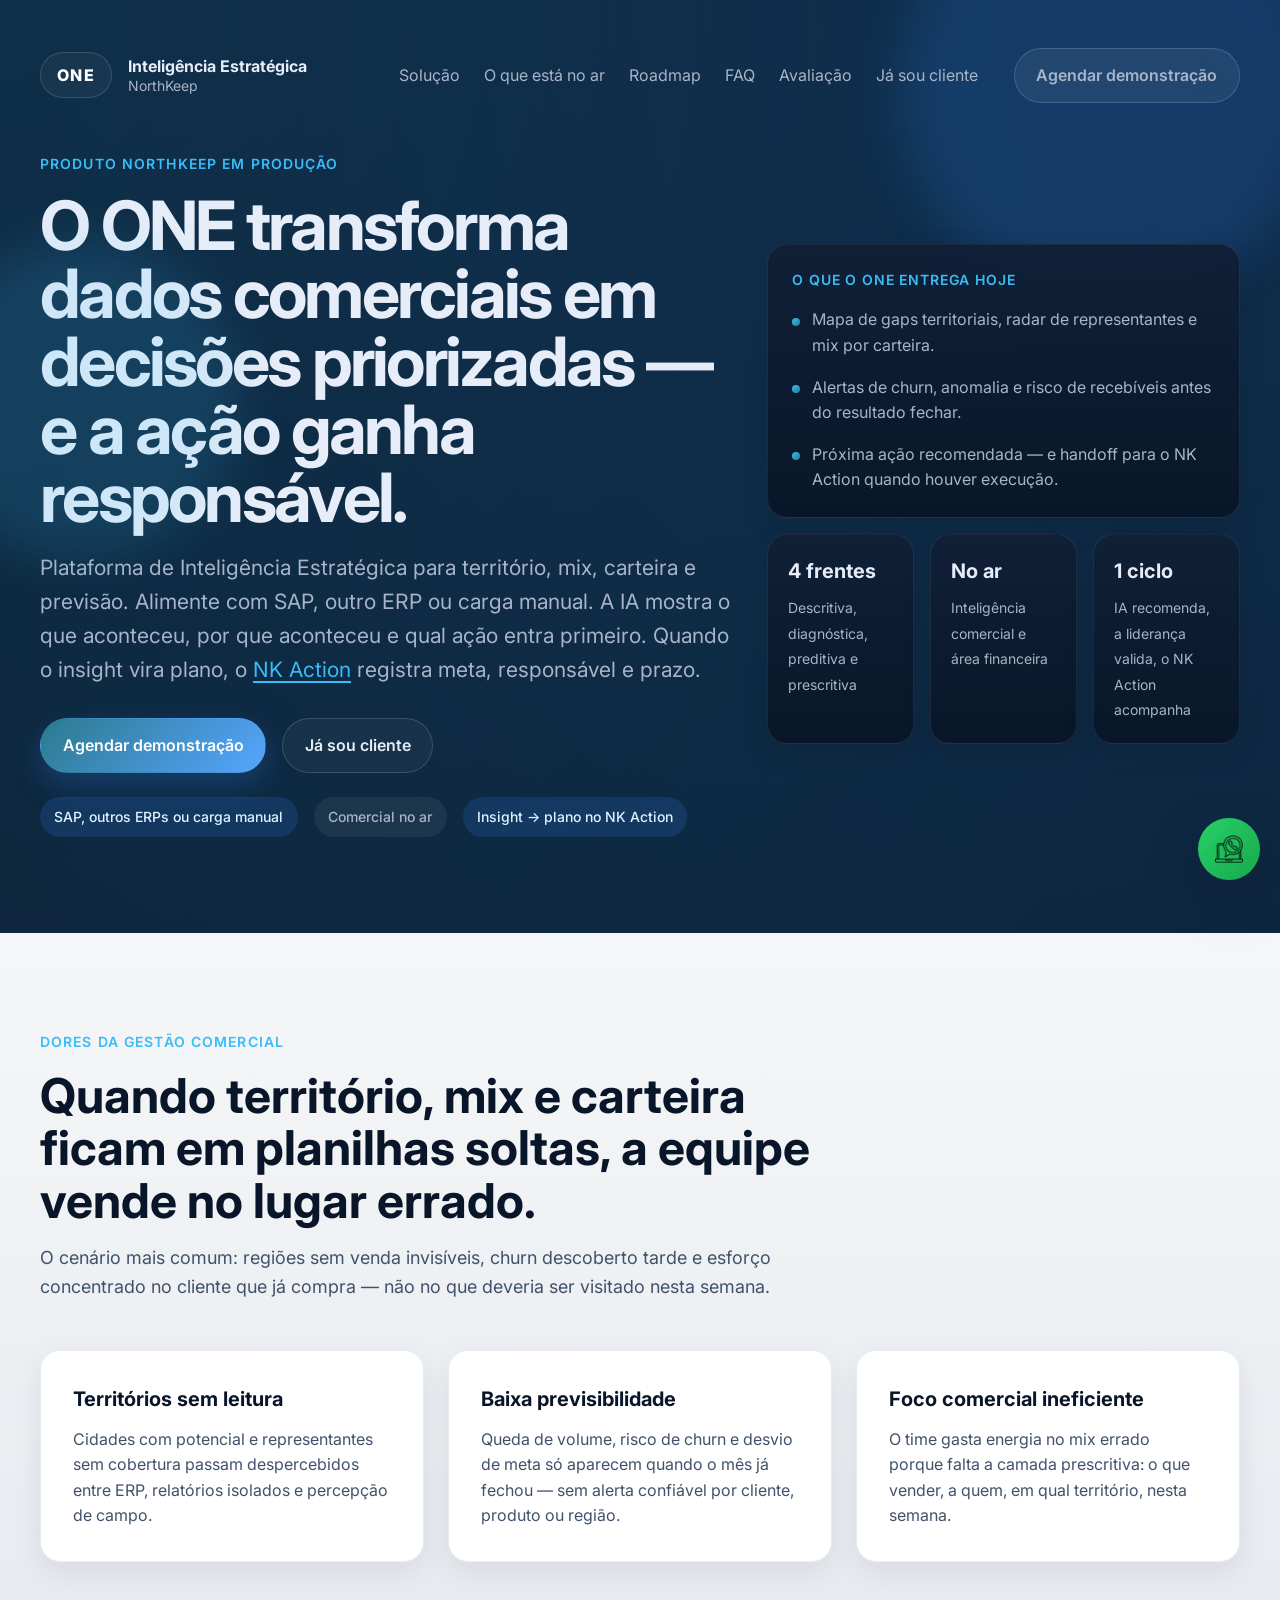
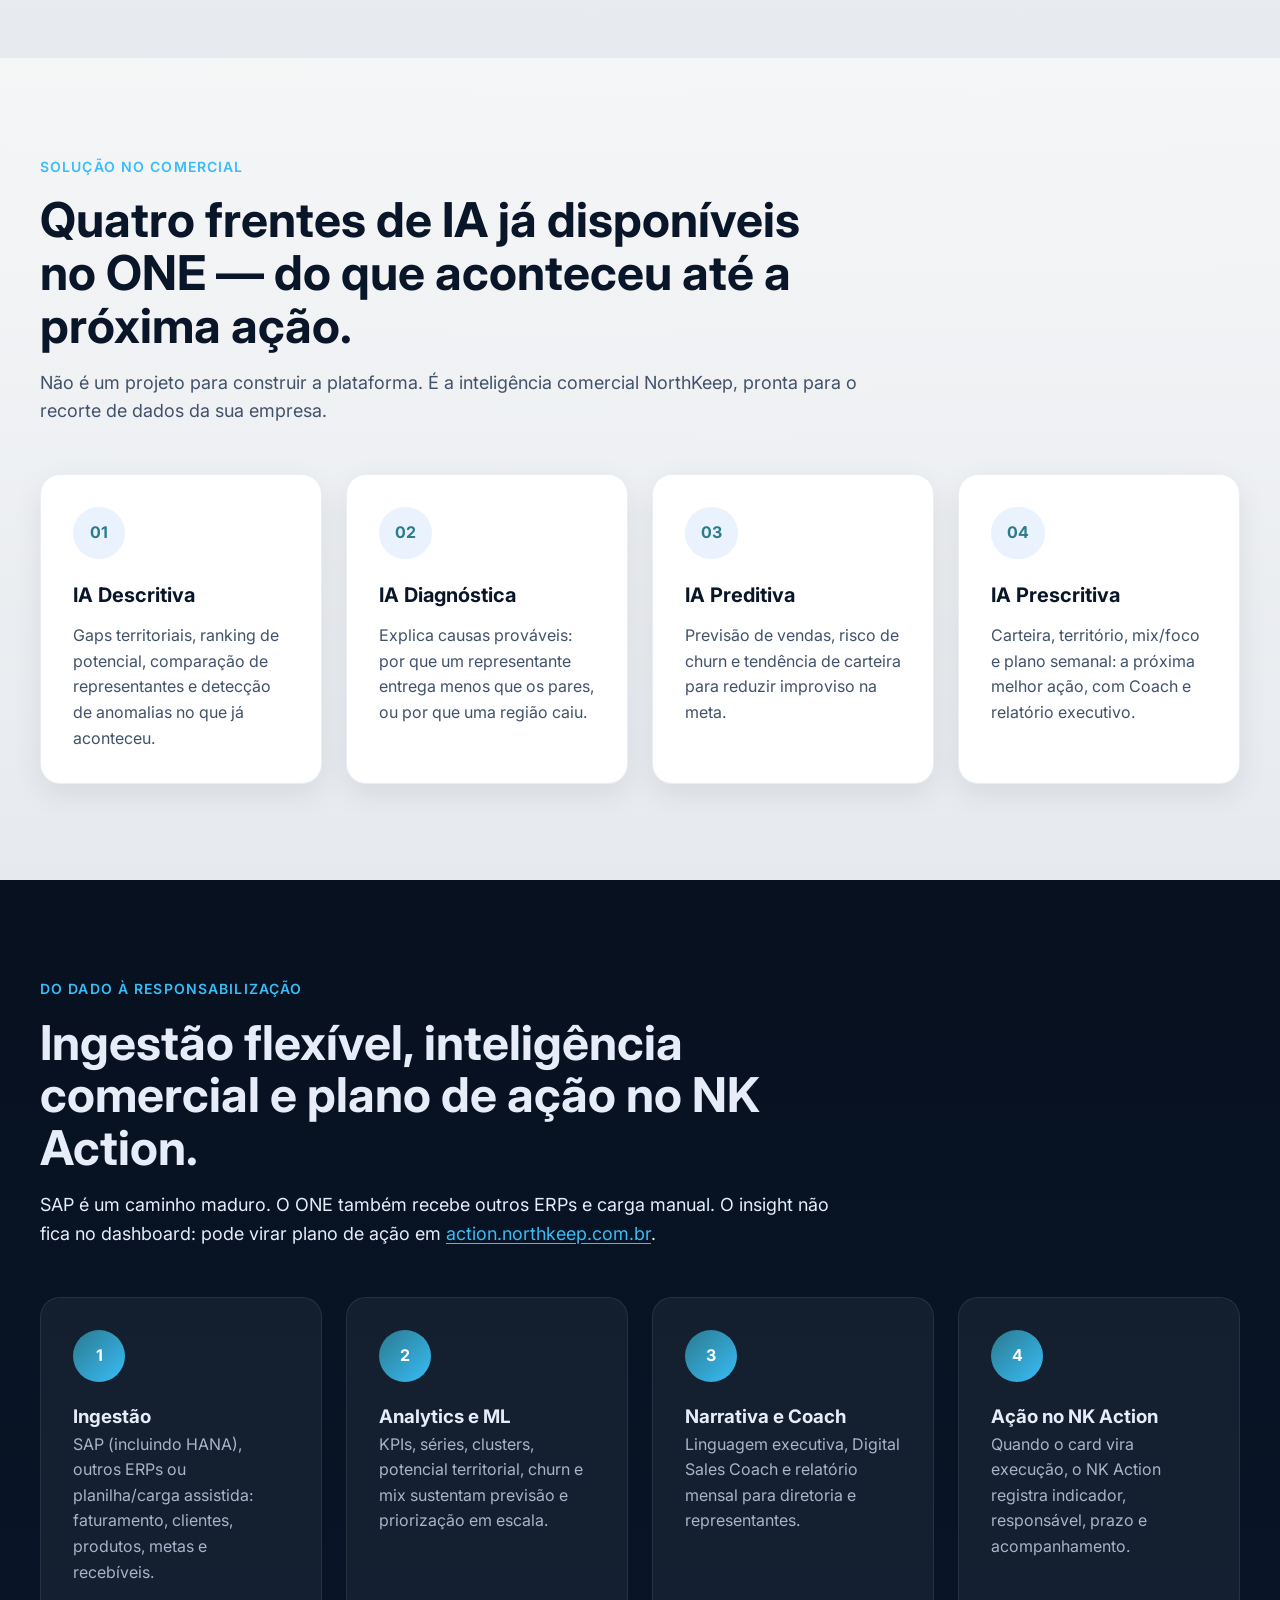
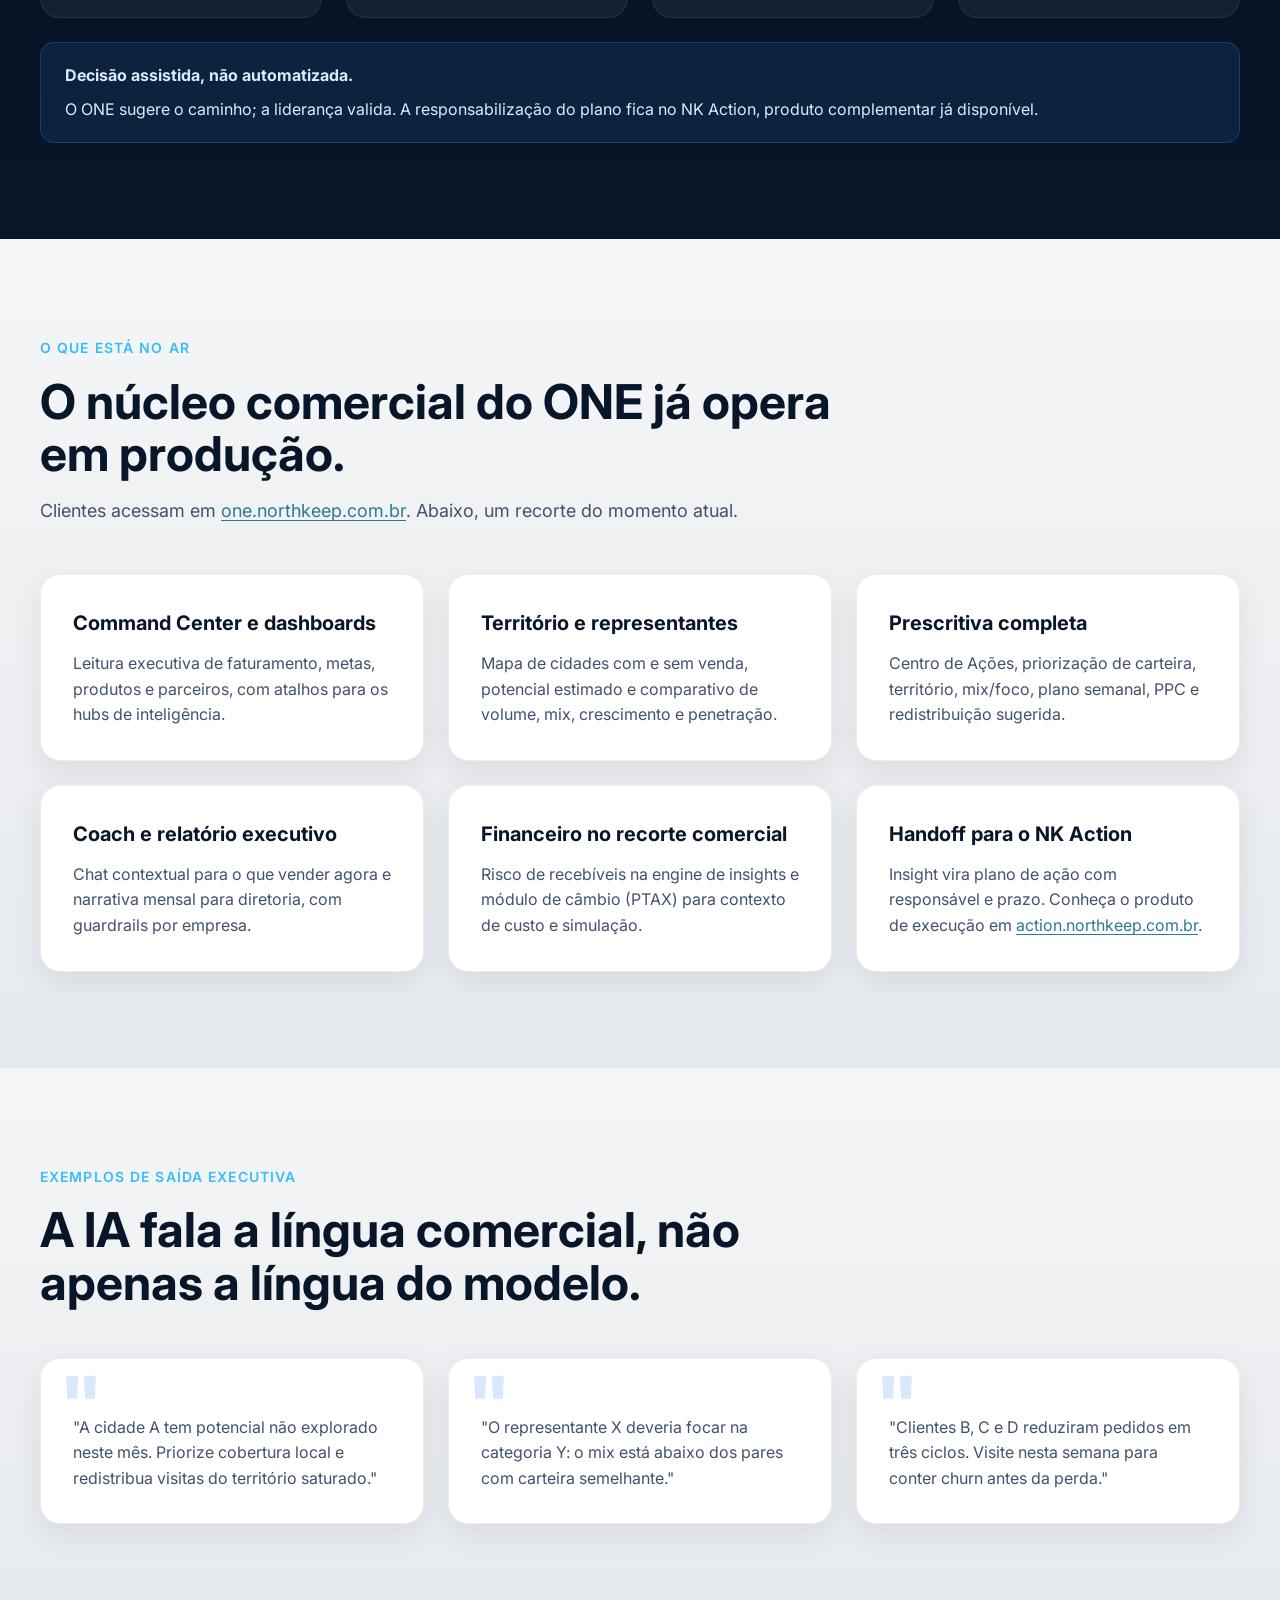
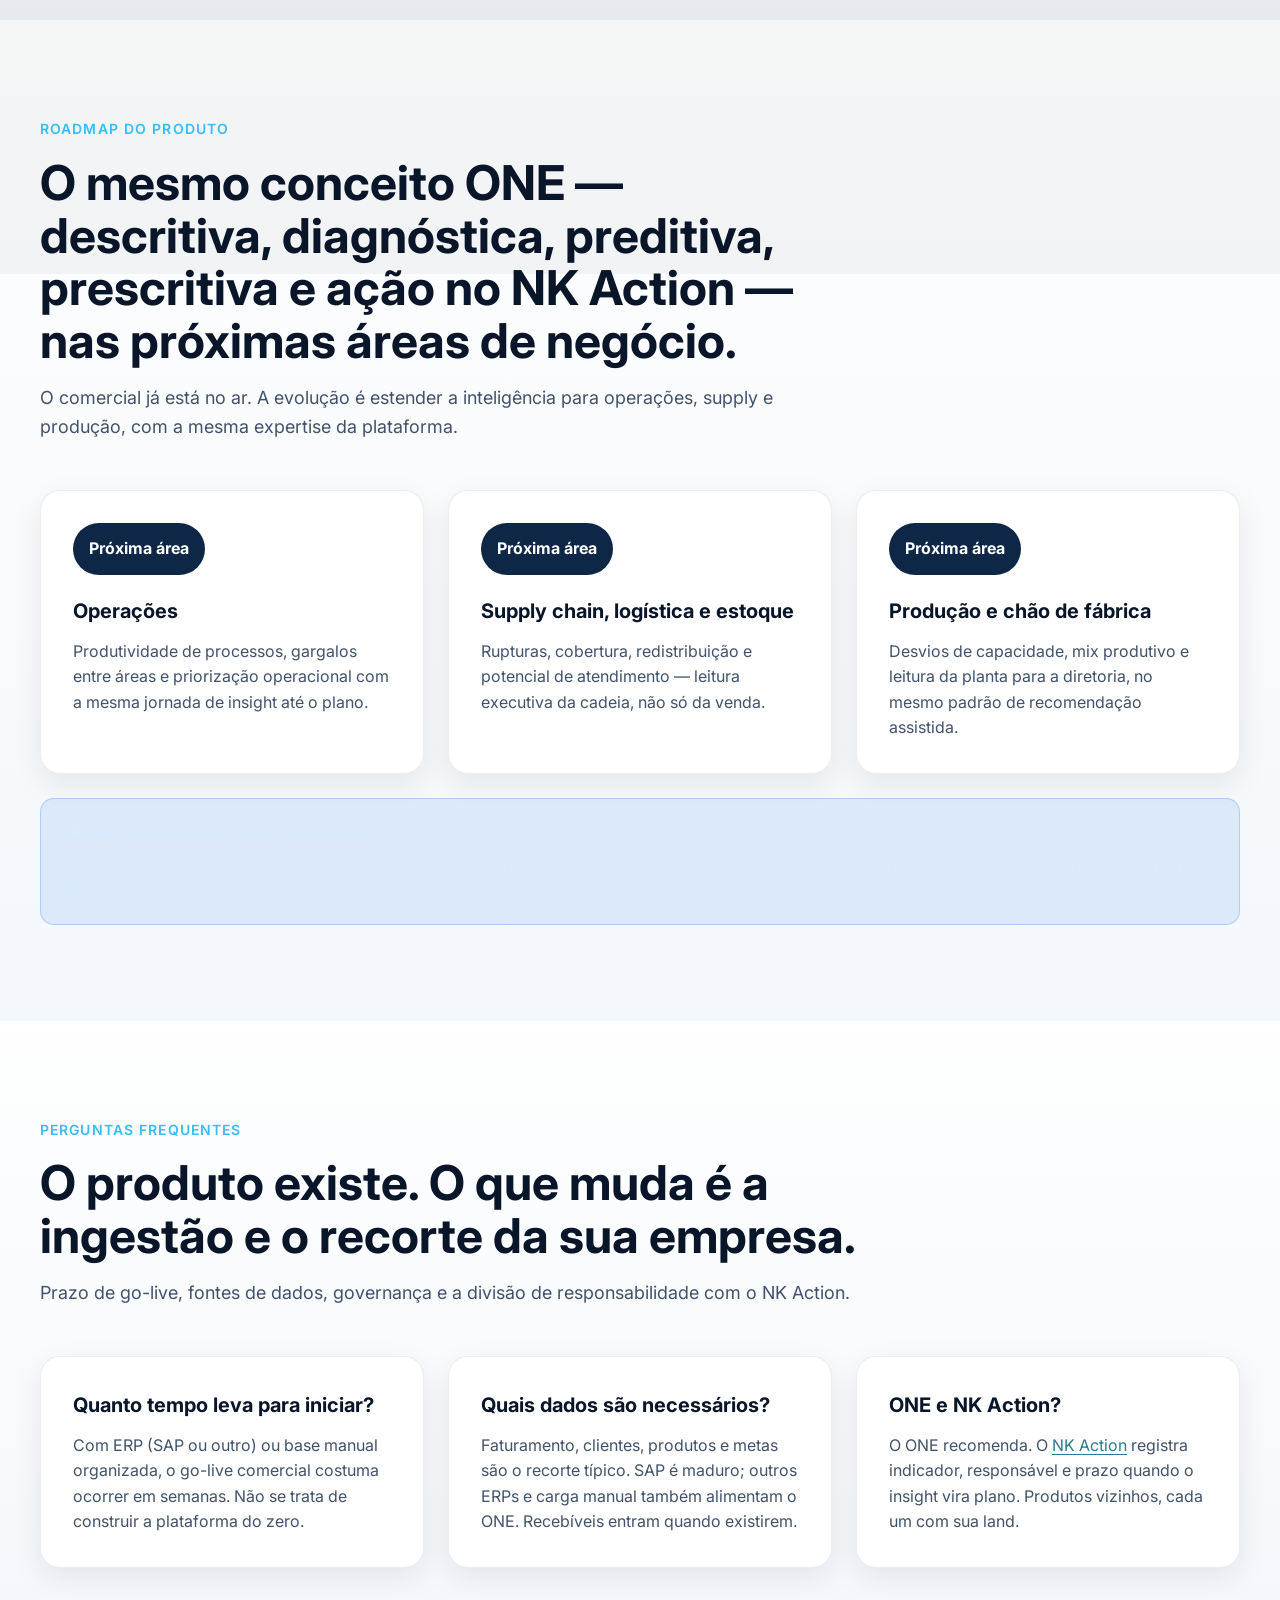
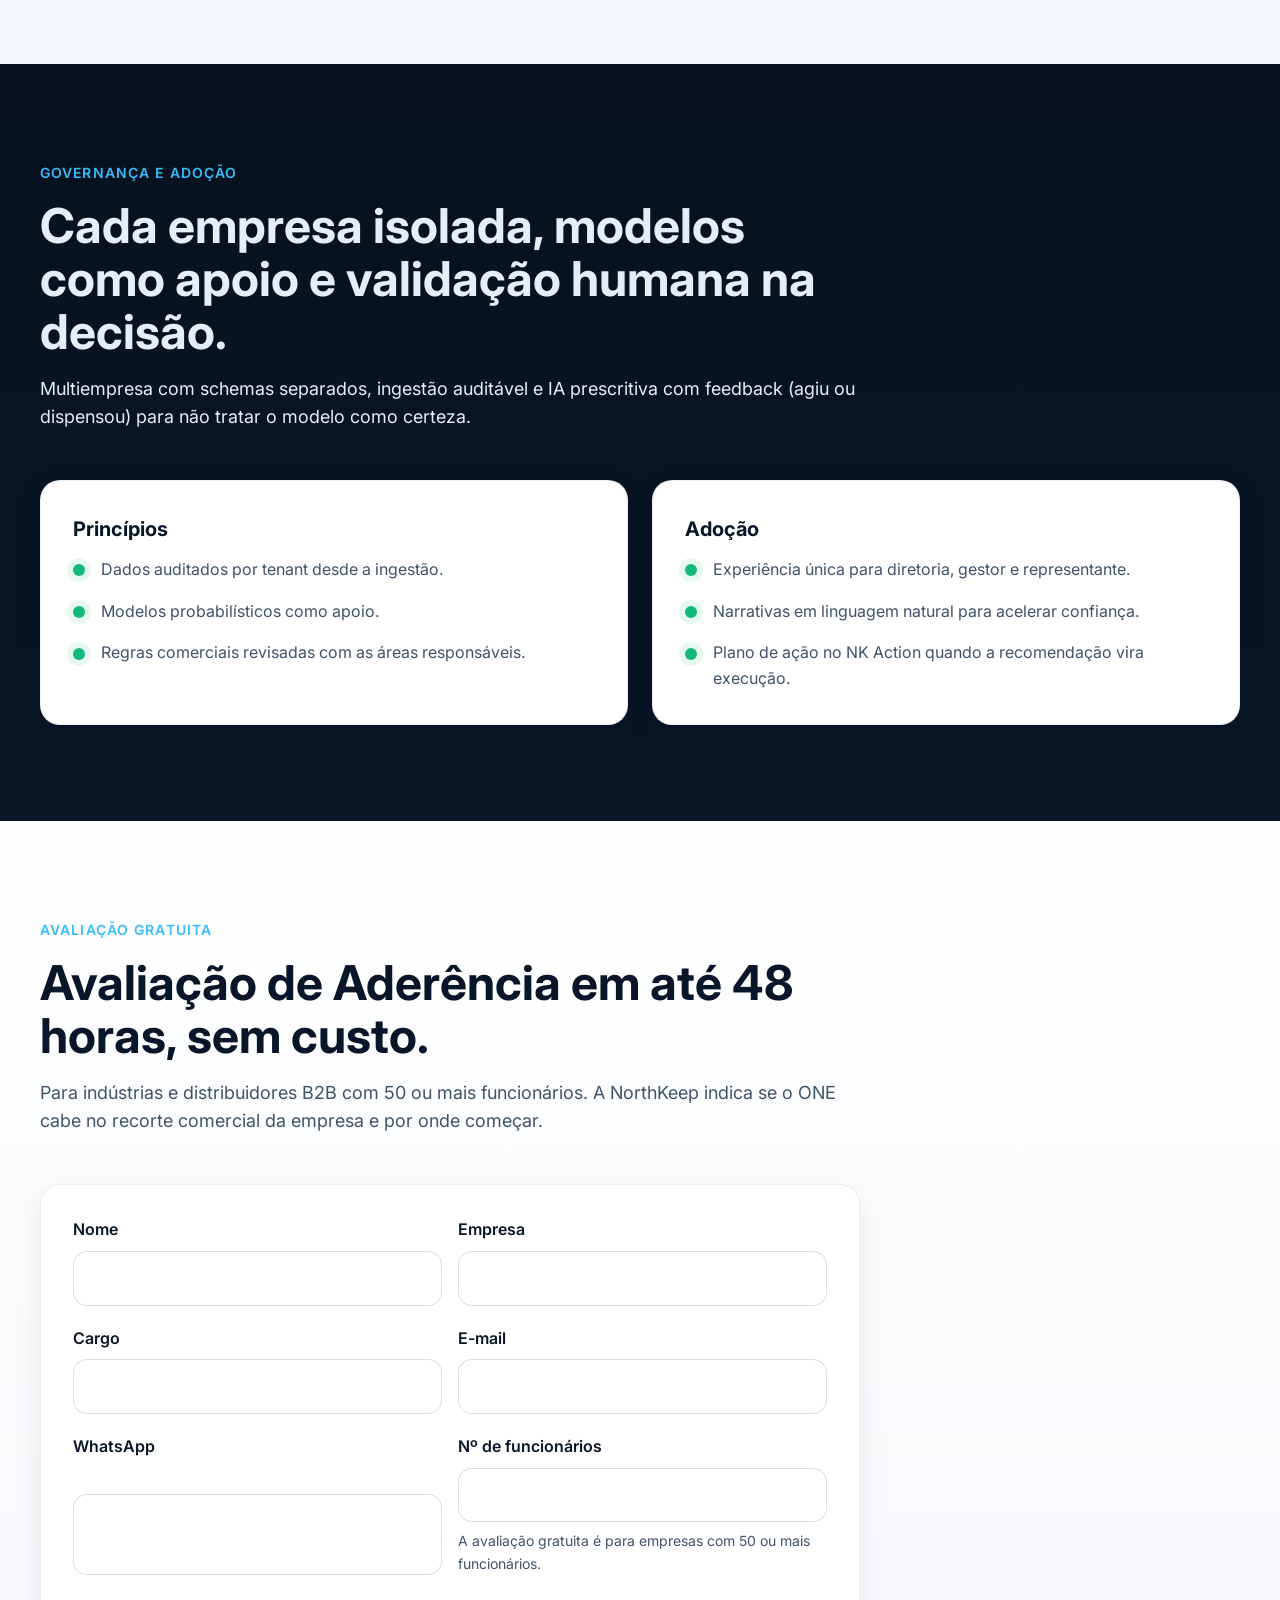
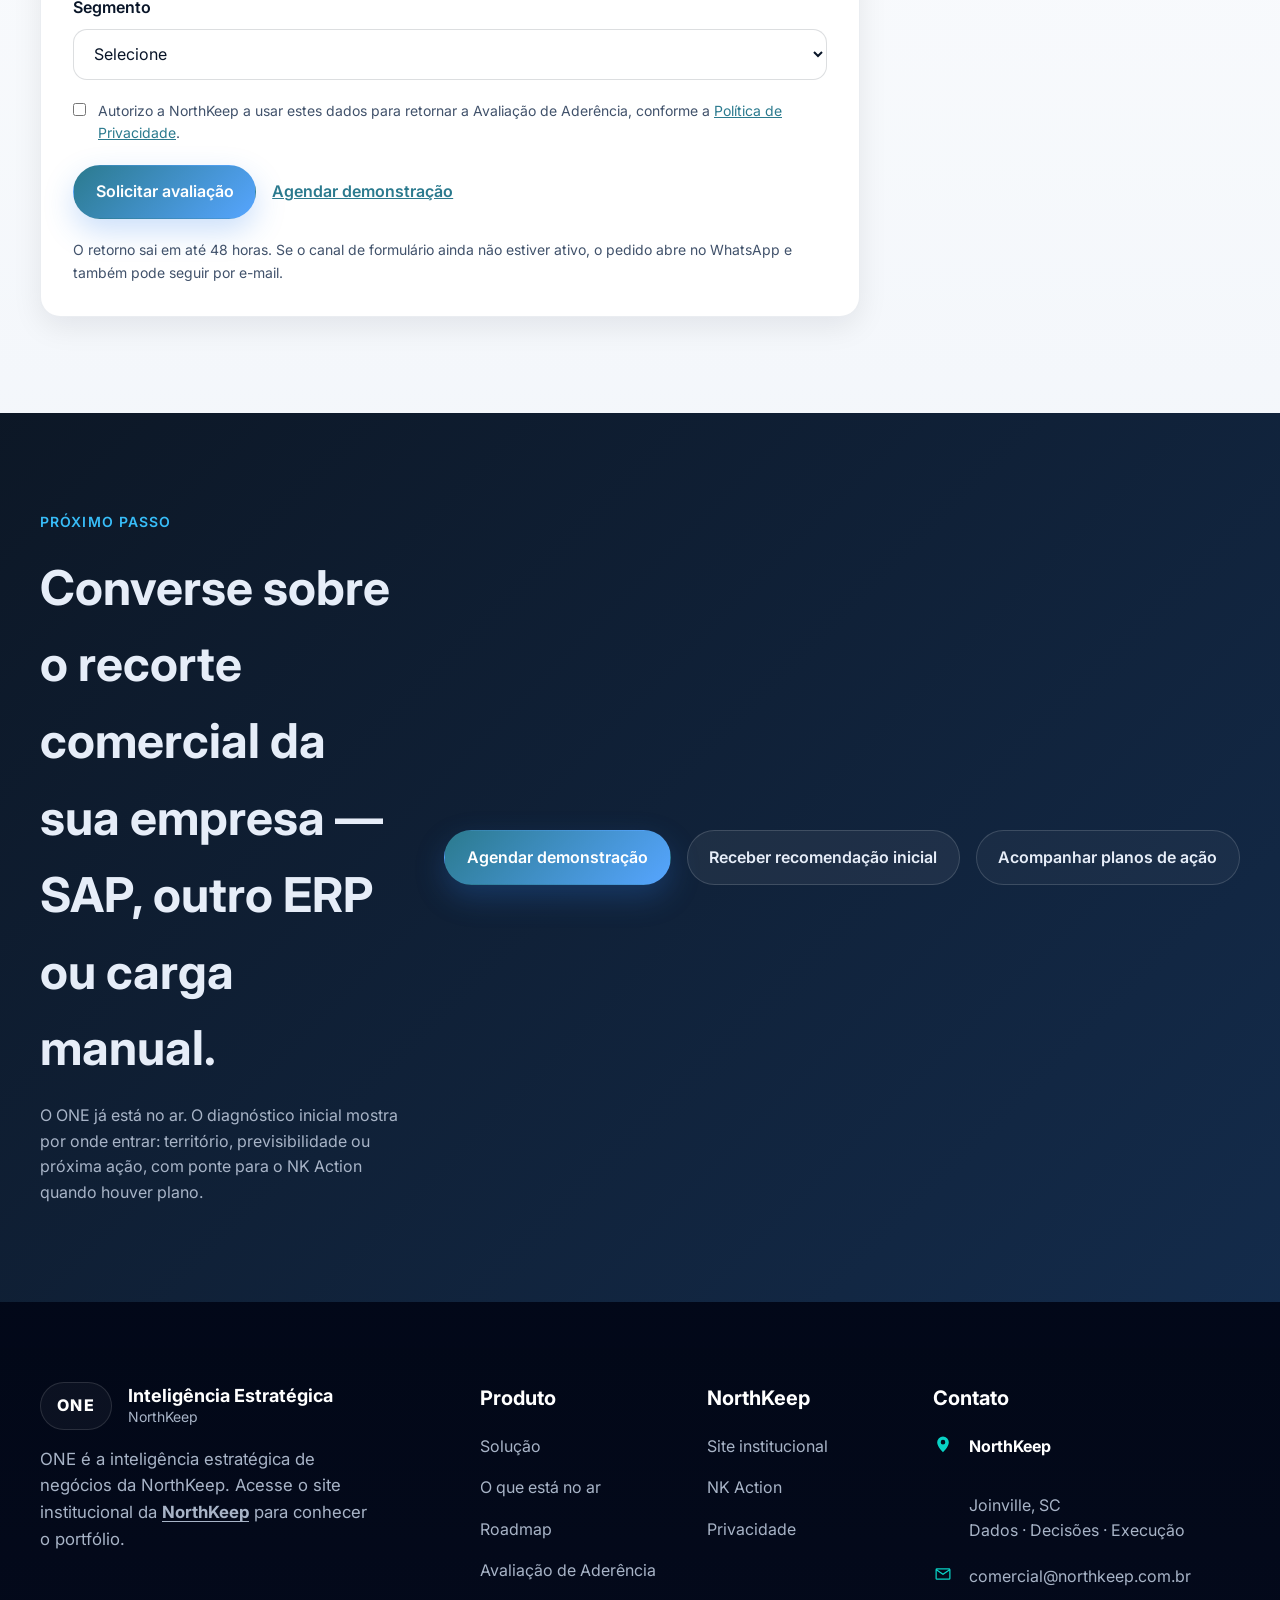
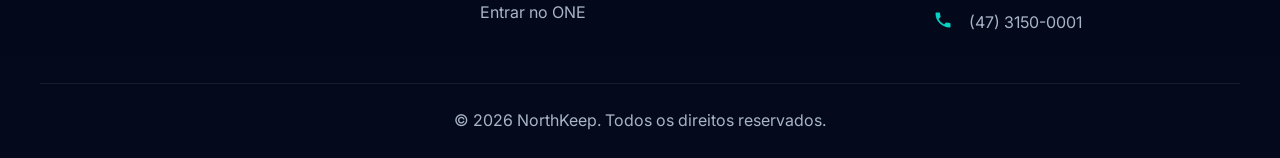
==== commit fb4e475c: "feat: funil de avaliação e links do NK Action Aponta o produto de execução para action.northkeep.com" ====
--- a/index.html
+++ b/index.html
@@ -4,7 +4,7 @@
     <meta charset="UTF-8">
     <meta name="viewport" content="width=device-width, initial-scale=1.0">
     <title>ONE NorthKeep — Inteligência Estratégica comercial no ar</title>
-    <meta name="description" content="O ONE transforma dados de SAP, outros ERPs ou carga manual em priorização comercial: gaps territoriais, previsão, churn e próxima ação. Quando o insight vira plano, o KPI System registra responsável e prazo.">
+    <meta name="description" content="O ONE transforma dados de SAP, outros ERPs ou carga manual em priorização comercial: gaps territoriais, previsão, churn e próxima ação. Quando o insight vira plano, o NK Action registra responsável e prazo.">
     <meta name="theme-color" content="#07111f">
     <meta name="robots" content="index, follow">
     <link rel="canonical" href="https://conheca.one.northkeep.com.br/">
@@ -14,9 +14,17 @@
     <meta property="og:locale" content="pt_BR">
     <meta property="og:url" content="https://conheca.one.northkeep.com.br/">
     <meta property="og:site_name" content="NorthKeep">
+    <meta property="og:image" content="https://conheca.one.northkeep.com.br/og-image.png">
+    <meta property="og:image:secure_url" content="https://conheca.one.northkeep.com.br/og-image.png">
+    <meta property="og:image:type" content="image/png">
+    <meta property="og:image:width" content="1200">
+    <meta property="og:image:height" content="630">
+    <meta property="og:image:alt" content="ONE NorthKeep — Inteligência Estratégica">
     <meta name="twitter:card" content="summary_large_image">
     <meta name="twitter:title" content="ONE NorthKeep — Inteligência Estratégica comercial no ar">
-    <meta name="twitter:description" content="Dados do ERP viram priorização comercial. O ONE recomenda; o KPI System registra o plano de ação.">
+    <meta name="twitter:description" content="Dados do ERP viram priorização comercial. O ONE recomenda; o NK Action registra o plano de ação.">
+    <meta name="twitter:image" content="https://conheca.one.northkeep.com.br/og-image.png">
+    <meta name="twitter:image:alt" content="ONE NorthKeep — Inteligência Estratégica">
     <link rel="preconnect" href="https://fonts.googleapis.com">
     <link rel="preconnect" href="https://fonts.gstatic.com" crossorigin>
     <link href="https://fonts.googleapis.com/css2?family=Inter:wght@400;500;600;700;800&display=swap" rel="stylesheet">
@@ -39,7 +47,7 @@
           "sameAs": [
             "https://www.northkeep.com.br/",
             "https://one.northkeep.com.br/",
-            "https://kpi.northkeep.com.br/"
+            "https://action.northkeep.com.br/"
           ]
         },
         {
@@ -56,7 +64,7 @@
             "@type": "BusinessAudience",
             "audienceType": "Diretoria e gestão comercial que precisam priorizar território, mix, carteira e ação"
           },
-          "description": "Plataforma de inteligência comercial no ar: ingestão via SAP, outros ERPs ou carga manual; quatro frentes de IA; handoff para planos de ação no KPI System."
+          "description": "Plataforma de inteligência comercial no ar: ingestão via SAP, outros ERPs ou carga manual; quatro frentes de IA; handoff para planos de ação no NK Action."
         },
         {
           "@type": "FAQPage",
@@ -79,10 +87,10 @@
             },
             {
               "@type": "Question",
-              "name": "Qual a relação entre o ONE e o KPI System?",
+              "name": "Qual a relação entre o ONE e o NK Action?",
               "acceptedAnswer": {
                 "@type": "Answer",
-                "text": "O ONE recomenda a próxima ação a partir dos dados comerciais. Quando o insight vira execução, o KPI System registra indicador, responsável, prazo e plano. São produtos vizinhos: conheça o KPI em kpi.northkeep.com.br."
+                "text": "O ONE recomenda a próxima ação a partir dos dados comerciais. Quando o insight vira execução, o NK Action registra indicador, responsável, prazo e plano. São produtos vizinhos: conheça o NK Action em action.northkeep.com.br."
               }
             },
             {
@@ -121,9 +129,10 @@
                     <a href="#no-ar">O que está no ar</a>
                     <a href="#roadmap">Roadmap</a>
                     <a href="#faq">FAQ</a>
+                    <a href="#aderencia">Avaliação</a>
                     <a href="https://one.northkeep.com.br/login/" target="_blank" rel="noopener noreferrer">Já sou cliente</a>
-                    <a class="ds-button ds-button-secondary nav-cta" href="https://wa.me/554731500001?text=Ola%2C%20quero%20entender%20o%20ONE%20NorthKeep." target="_blank" rel="noopener noreferrer" data-nk-source="nav">
-                        Agendar conversa
+                    <a class="ds-button ds-button-secondary nav-cta" href="https://wa.me/554731500001?text=Ola%2C%20quero%20agendar%20uma%20demonstracao%20do%20ONE." target="_blank" rel="noopener noreferrer" data-nk-source="nav" data-nk-conversion="agendar_demonstracao">
+                        Agendar demonstração
                     </a>
                 </div>
             </nav>
@@ -136,12 +145,12 @@
                         Plataforma de Inteligência Estratégica para território, mix, carteira e previsão.
                         Alimente com SAP, outro ERP ou carga manual. A IA mostra o que aconteceu, por que aconteceu
                         e qual ação entra primeiro. Quando o insight vira plano, o
-                        <a href="https://kpi.northkeep.com.br/" target="_blank" rel="noopener noreferrer">KPI System</a>
+                        <a href="https://action.northkeep.com.br/" target="_blank" rel="noopener noreferrer">NK Action</a>
                         registra meta, responsável e prazo.
                     </p>
                     <div class="hero-actions">
-                        <a class="ds-button ds-button-primary" href="https://wa.me/554731500001?text=Ola%2C%20quero%20solicitar%20uma%20conversa%20sobre%20o%20ONE." target="_blank" rel="noopener noreferrer" data-nk-source="hero">
-                            Agendar conversa
+                        <a class="ds-button ds-button-primary" href="https://wa.me/554731500001?text=Ola%2C%20quero%20agendar%20uma%20demonstracao%20do%20ONE." target="_blank" rel="noopener noreferrer" data-nk-source="hero" data-nk-conversion="agendar_demonstracao">
+                            Agendar demonstração
                         </a>
                         <a class="ds-button ds-button-ghost" href="https://one.northkeep.com.br/login/" target="_blank" rel="noopener noreferrer">
                             Já sou cliente
@@ -150,7 +159,7 @@
                     <div class="hero-pills">
                         <span class="ds-badge ds-badge-info">SAP, outros ERPs ou carga manual</span>
                         <span class="ds-badge ds-badge-neutral">Comercial no ar</span>
-                        <span class="ds-badge ds-badge-info">Insight → plano no KPI</span>
+                        <span class="ds-badge ds-badge-info">Insight → plano no NK Action</span>
                     </div>
                 </div>
 
@@ -160,7 +169,7 @@
                         <ul class="panel-list">
                             <li>Mapa de gaps territoriais, radar de representantes e mix por carteira.</li>
                             <li>Alertas de churn, anomalia e risco de recebíveis antes do resultado fechar.</li>
-                            <li>Próxima ação recomendada — e handoff para o KPI System quando houver execução.</li>
+                            <li>Próxima ação recomendada — e handoff para o NK Action quando houver execução.</li>
                         </ul>
                     </div>
                     <div class="hero-stats">
@@ -174,7 +183,7 @@
                         </article>
                         <article class="metric-card ds-card">
                             <strong>1 ciclo</strong>
-                            <span>IA recomenda, a liderança valida, o KPI acompanha</span>
+                            <span>IA recomenda, a liderança valida, o NK Action acompanha</span>
                         </article>
                     </div>
                 </aside>
@@ -243,8 +252,8 @@
             <div class="container">
                 <div class="section-heading section-heading-light">
                     <span class="eyebrow">Do dado à responsabilização</span>
-                    <h2>Ingestão flexível, inteligência comercial e plano de ação no KPI System.</h2>
-                    <p>SAP é um caminho maduro. O ONE também recebe outros ERPs e carga manual. O insight não fica no dashboard: pode virar plano de ação em <a href="https://kpi.northkeep.com.br/" target="_blank" rel="noopener noreferrer">kpi.northkeep.com.br</a>.</p>
+                    <h2>Ingestão flexível, inteligência comercial e plano de ação no NK Action.</h2>
+                    <p>SAP é um caminho maduro. O ONE também recebe outros ERPs e carga manual. O insight não fica no dashboard: pode virar plano de ação em <a href="https://action.northkeep.com.br/" target="_blank" rel="noopener noreferrer">action.northkeep.com.br</a>.</p>
                 </div>
                 <div class="grid grid-4 architecture-grid">
                     <article class="architecture-card ds-card">
@@ -264,13 +273,13 @@
                     </article>
                     <article class="architecture-card ds-card">
                         <span class="architecture-step">4</span>
-                        <h3>Ação no KPI</h3>
-                        <p>Quando o card vira execução, o KPI System registra indicador, responsável, prazo e acompanhamento.</p>
+                        <h3>Ação no NK Action</h3>
+                        <p>Quando o card vira execução, o NK Action registra indicador, responsável, prazo e acompanhamento.</p>
                     </article>
                 </div>
                 <div class="ds-alert ds-alert-info architecture-note">
                     <strong>Decisão assistida, não automatizada.</strong>
-                    O ONE sugere o caminho; a liderança valida. A responsabilização do plano fica no KPI System, produto complementar já disponível.
+                    O ONE sugere o caminho; a liderança valida. A responsabilização do plano fica no NK Action, produto complementar já disponível.
                 </div>
             </div>
         </section>
@@ -304,8 +313,8 @@
                         <p>Risco de recebíveis na engine de insights e módulo de câmbio (PTAX) para contexto de custo e simulação.</p>
                     </article>
                     <article class="ds-card insight-card">
-                        <h3>Handoff para o KPI System</h3>
-                        <p>Insight vira plano de ação com responsável e prazo. Conheça o produto de execução em <a href="https://kpi.northkeep.com.br/" target="_blank" rel="noopener noreferrer">kpi.northkeep.com.br</a>.</p>
+                        <h3>Handoff para o NK Action</h3>
+                        <p>Insight vira plano de ação com responsável e prazo. Conheça o produto de execução em <a href="https://action.northkeep.com.br/" target="_blank" rel="noopener noreferrer">action.northkeep.com.br</a>.</p>
                     </article>
                 </div>
             </div>
@@ -335,7 +344,7 @@
             <div class="container">
                 <div class="section-heading">
                     <span class="eyebrow">Roadmap do produto</span>
-                    <h2>O mesmo conceito ONE — descritiva, diagnóstica, preditiva, prescritiva e ação no KPI — nas próximas áreas de negócio.</h2>
+                    <h2>O mesmo conceito ONE — descritiva, diagnóstica, preditiva, prescritiva e ação no NK Action — nas próximas áreas de negócio.</h2>
                     <p>O comercial já está no ar. A evolução é estender a inteligência para operações, supply e produção, com a mesma expertise da plataforma.</p>
                 </div>
                 <div class="grid grid-3 roadmap-grid">
@@ -357,7 +366,7 @@
                 </div>
                 <div class="ds-alert ds-alert-info architecture-note">
                     <strong>Núcleo comercial em evolução contínua.</strong>
-                    GIS municipal mais granular e o ciclo completo de handoff no KPI para todos os tenants seguem no backlog do comercial — sem confundir com “o ONE ainda não existe”.
+                    GIS municipal mais granular e o ciclo completo de handoff no NK Action para todos os tenants seguem no backlog do comercial — sem confundir com “o ONE ainda não existe”.
                 </div>
             </div>
         </section>
@@ -367,7 +376,7 @@
                 <div class="section-heading">
                     <span class="eyebrow">Perguntas frequentes</span>
                     <h2>O produto existe. O que muda é a ingestão e o recorte da sua empresa.</h2>
-                    <p>Prazo de go-live, fontes de dados, governança e a divisão de responsabilidade com o KPI System.</p>
+                    <p>Prazo de go-live, fontes de dados, governança e a divisão de responsabilidade com o NK Action.</p>
                 </div>
                 <div class="grid grid-3">
                     <article class="ds-card insight-card">
@@ -379,8 +388,8 @@
                         <p>Faturamento, clientes, produtos e metas são o recorte típico. SAP é maduro; outros ERPs e carga manual também alimentam o ONE. Recebíveis entram quando existirem.</p>
                     </article>
                     <article class="ds-card insight-card">
-                        <h3>ONE e KPI System?</h3>
-                        <p>O ONE recomenda. O <a href="https://kpi.northkeep.com.br/" target="_blank" rel="noopener noreferrer">KPI System</a> registra indicador, responsável e prazo quando o insight vira plano. Produtos vizinhos, cada um com sua land.</p>
+                        <h3>ONE e NK Action?</h3>
+                        <p>O ONE recomenda. O <a href="https://action.northkeep.com.br/" target="_blank" rel="noopener noreferrer">NK Action</a> registra indicador, responsável e prazo quando o insight vira plano. Produtos vizinhos, cada um com sua land.</p>
                     </article>
                 </div>
             </div>
@@ -407,10 +416,74 @@
                         <ul class="check-list">
                             <li>Experiência única para diretoria, gestor e representante.</li>
                             <li>Narrativas em linguagem natural para acelerar confiança.</li>
-                            <li>Plano de ação no KPI quando a recomendação vira execução.</li>
+                            <li>Plano de ação no NK Action quando a recomendação vira execução.</li>
                         </ul>
                     </article>
                 </div>
+            </div>
+        </section>
+
+        <section class="section surface-section reveal" id="aderencia">
+            <div class="container">
+                <div class="section-heading">
+                    <span class="eyebrow">Avaliação gratuita</span>
+                    <h2>Avaliação de Aderência em até 48 horas, sem custo.</h2>
+                    <p>Para indústrias e distribuidores B2B com 50 ou mais funcionários. A NorthKeep indica se o ONE cabe no recorte comercial da empresa e por onde começar.</p>
+                </div>
+                <form id="aderencia-form" class="aderencia-form ds-card" method="post" action="mailto:comercial@northkeep.com.br" enctype="text/plain">
+                    <div class="field-row">
+                        <div class="field-group">
+                            <label class="field-label" for="aderencia-nome">Nome</label>
+                            <input class="field-control" id="aderencia-nome" name="nome" type="text" autocomplete="name" required>
+                        </div>
+                        <div class="field-group">
+                            <label class="field-label" for="aderencia-empresa">Empresa</label>
+                            <input class="field-control" id="aderencia-empresa" name="empresa" type="text" autocomplete="organization" required>
+                        </div>
+                    </div>
+                    <div class="field-row">
+                        <div class="field-group">
+                            <label class="field-label" for="aderencia-cargo">Cargo</label>
+                            <input class="field-control" id="aderencia-cargo" name="cargo" type="text" autocomplete="organization-title" required>
+                        </div>
+                        <div class="field-group">
+                            <label class="field-label" for="aderencia-email">E-mail</label>
+                            <input class="field-control" id="aderencia-email" name="email" type="email" autocomplete="email" required>
+                        </div>
+                    </div>
+                    <div class="field-row">
+                        <div class="field-group">
+                            <label class="field-label" for="aderencia-whatsapp">WhatsApp</label>
+                            <input class="field-control" id="aderencia-whatsapp" name="whatsapp" type="tel" autocomplete="tel" inputmode="tel" required>
+                        </div>
+                        <div class="field-group">
+                            <label class="field-label" for="aderencia-funcionarios">Nº de funcionários</label>
+                            <input class="field-control" id="aderencia-funcionarios" name="funcionarios" type="number" min="50" inputmode="numeric" required>
+                            <p class="field-hint">A avaliação gratuita é para empresas com 50 ou mais funcionários.</p>
+                        </div>
+                    </div>
+                    <div class="field-group">
+                        <label class="field-label" for="aderencia-segmento">Segmento</label>
+                        <select class="field-control" id="aderencia-segmento" name="segmento" required>
+                            <option value="">Selecione</option>
+                            <option value="Indústria">Indústria</option>
+                            <option value="Distribuição">Distribuição</option>
+                            <option value="Atacado">Atacado</option>
+                            <option value="Outro B2B">Outro B2B</option>
+                        </select>
+                    </div>
+                    <label class="field-check">
+                        <input type="checkbox" name="consentimento" value="sim" required>
+                        <span>Autorizo a NorthKeep a usar estes dados para retornar a Avaliação de Aderência, conforme a <a href="privacidade.html">Política de Privacidade</a>.</span>
+                    </label>
+                    <input type="hidden" name="_subject" value="Avaliação de Aderência — ONE">
+                    <div class="aderencia-actions">
+                        <button type="submit" class="ds-button ds-button-primary">Solicitar avaliação</button>
+                        <a class="aderencia-demo" href="https://wa.me/554731500001?text=Ola%2C%20quero%20agendar%20uma%20demonstracao%20do%20ONE." target="_blank" rel="noopener noreferrer" data-nk-source="aderencia" data-nk-conversion="agendar_demonstracao">Agendar demonstração</a>
+                    </div>
+                    <p id="aderencia-status" class="form-status" role="status" hidden></p>
+                    <p class="form-note">O retorno sai em até 48 horas. Se o canal de formulário ainda não estiver ativo, o pedido abre no WhatsApp e também pode seguir por e-mail.</p>
+                </form>
             </div>
         </section>
 
@@ -419,16 +492,16 @@
                 <div>
                     <span class="eyebrow">Próximo passo</span>
                     <h2>Converse sobre o recorte comercial da sua empresa — SAP, outro ERP ou carga manual.</h2>
-                    <p>O ONE já está no ar. O diagnóstico inicial mostra por onde entrar: território, previsibilidade ou próxima ação, com ponte para o KPI System quando houver plano.</p>
+                    <p>O ONE já está no ar. O diagnóstico inicial mostra por onde entrar: território, previsibilidade ou próxima ação, com ponte para o NK Action quando houver plano.</p>
                 </div>
                 <div class="cta-actions">
-                    <a class="ds-button ds-button-primary" href="https://wa.me/554731500001?text=Ola%2C%20quero%20avancar%20com%20uma%20conversa%20sobre%20o%20ONE." target="_blank" rel="noopener noreferrer">
-                        Agendar conversa
+                    <a class="ds-button ds-button-primary" href="https://wa.me/554731500001?text=Ola%2C%20quero%20agendar%20uma%20demonstracao%20do%20ONE." target="_blank" rel="noopener noreferrer" data-nk-source="contato" data-nk-conversion="agendar_demonstracao">
+                        Agendar demonstração
                     </a>
                     <button class="ds-button ds-button-secondary" type="button" id="abrir-diagnostico" data-open-diagnostico aria-controls="diagnostico" aria-expanded="false">
                         Receber recomendação inicial
                     </button>
-                    <a class="ds-button ds-button-ghost" href="https://kpi.northkeep.com.br/" target="_blank" rel="noopener noreferrer">
+                    <a class="ds-button ds-button-ghost" href="https://action.northkeep.com.br/" target="_blank" rel="noopener noreferrer">
                         Acompanhar planos de ação
                     </a>
                 </div>
@@ -441,7 +514,7 @@
             <button class="diagnostico-fechar" id="fechar-diagnostico" aria-label="Fechar diagnóstico">x</button>
             <span class="eyebrow">Diagnóstico rápido</span>
             <h2 id="diagnostico-titulo">Receba a melhor frente de entrada no comercial.</h2>
-            <p class="diagnostico-sub">Três perguntas para indicar se o recorte inicial do ONE deve começar por território, previsibilidade ou recomendação prescritiva — com ponte para o KPI quando houver ação.</p>
+            <p class="diagnostico-sub">Três perguntas para indicar se o recorte inicial do ONE deve começar por território, previsibilidade ou recomendação prescritiva — com ponte para o NK Action quando houver ação.</p>
 
             <form id="diagnostico-form" class="diagnostico-form">
                 <div class="field-group">
@@ -471,7 +544,7 @@
                             <option value="">Selecione</option>
                             <option value="mapear_oportunidades">Mapear gaps territoriais e carteira</option>
                             <option value="prever_riscos">Prever vendas, churn e tendência</option>
-                            <option value="recomendacoes">Gerar próxima ação e plano no KPI</option>
+                            <option value="recomendacoes">Gerar próxima ação e plano no NK Action</option>
                         </select>
                     </div>
                 </div>
@@ -513,6 +586,7 @@
                     <a href="#solucao">Solução</a>
                     <a href="#no-ar">O que está no ar</a>
                     <a href="#roadmap">Roadmap</a>
+                    <a href="#aderencia">Avaliação de Aderência</a>
                     <a href="https://one.northkeep.com.br/" target="_blank" rel="noopener noreferrer">Entrar no ONE</a>
                 </div>
             </div>
@@ -520,7 +594,7 @@
                 <h4>NorthKeep</h4>
                 <div class="footer-links-list">
                     <a href="https://www.northkeep.com.br/" target="_blank" rel="noopener noreferrer">Site institucional</a>
-                    <a href="https://kpi.northkeep.com.br/" target="_blank" rel="noopener noreferrer">KPI System</a>
+                    <a href="https://action.northkeep.com.br/" target="_blank" rel="noopener noreferrer">NK Action</a>
                     <a href="privacidade.html">Privacidade</a>
                 </div>
             </div>
--- a/style.css
+++ b/style.css
@@ -582,6 +582,58 @@
     transform: scale(1.06);
 }
 
+.aderencia-form {
+    display: grid;
+    gap: var(--space-5);
+    max-width: 820px;
+    padding: var(--space-8);
+}
+
+.field-hint,
+.form-note,
+.form-status {
+    color: var(--color-text-body);
+    font-size: var(--text-sm);
+}
+
+.form-note,
+.form-status,
+.field-hint {
+    margin: 0;
+}
+
+.form-status a {
+    color: var(--color-primary);
+}
+
+.field-check {
+    display: flex;
+    gap: var(--space-3);
+    align-items: flex-start;
+    color: var(--color-text-body);
+    font-size: var(--text-sm);
+}
+
+.field-check input {
+    margin-top: 0.2rem;
+}
+
+.field-check a {
+    color: var(--color-primary);
+}
+
+.aderencia-actions {
+    display: flex;
+    flex-wrap: wrap;
+    align-items: center;
+    gap: var(--space-4);
+}
+
+.aderencia-demo {
+    color: var(--color-primary);
+    font-weight: var(--font-semibold);
+}
+
 @media (max-width: 1100px) {
     .hero-grid,
     .cta-shell {
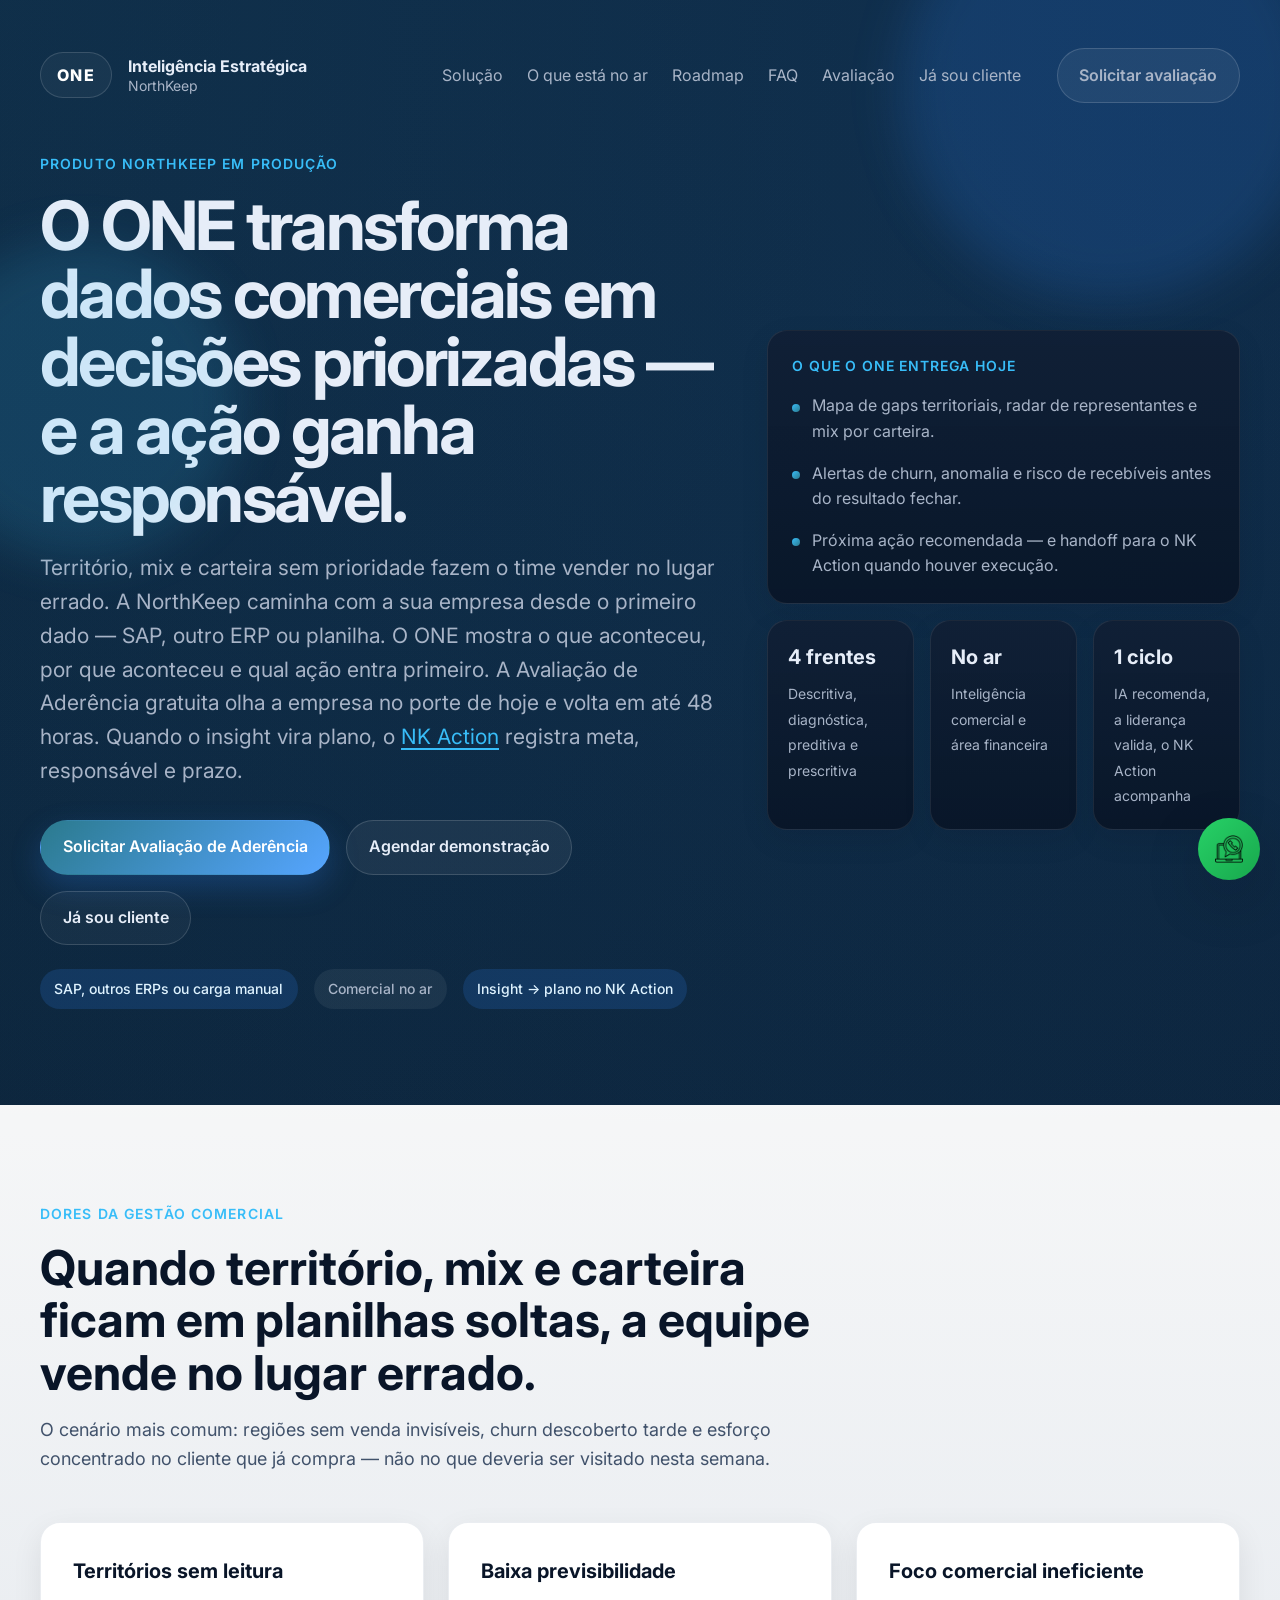
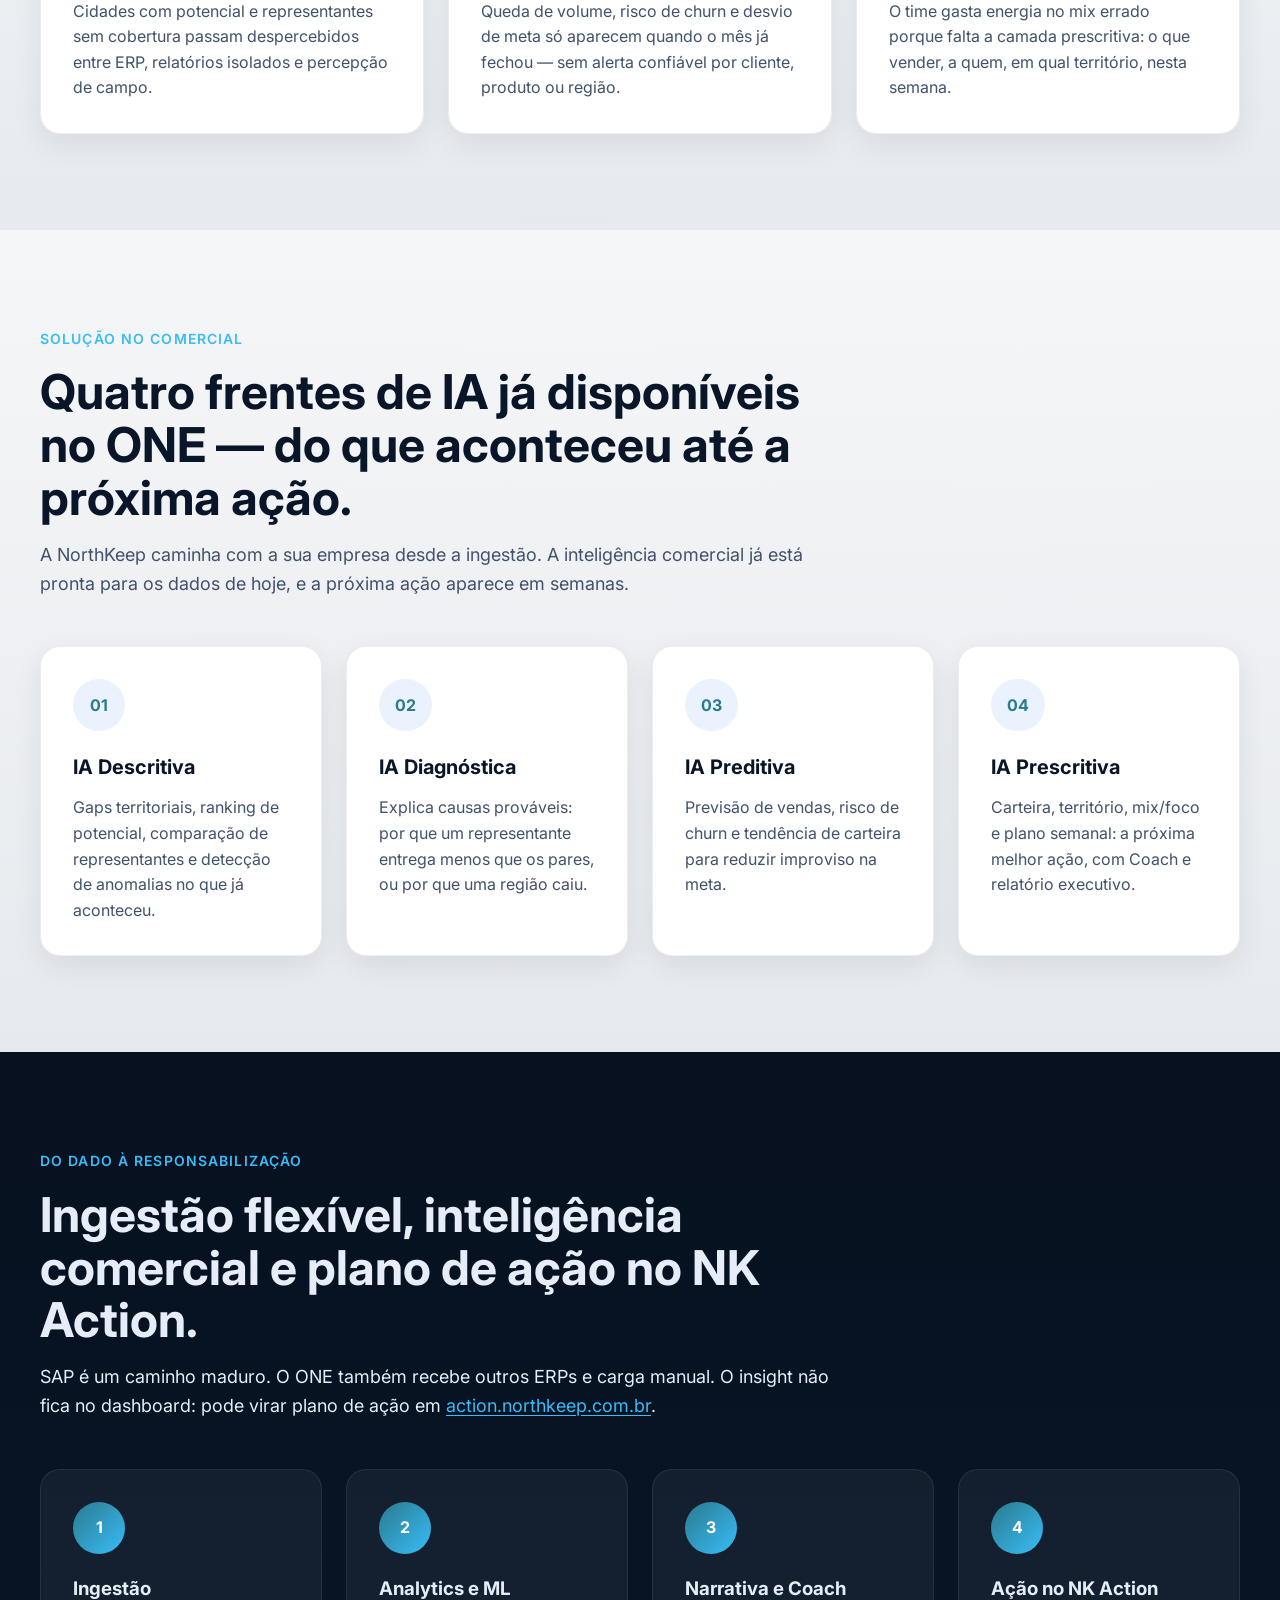
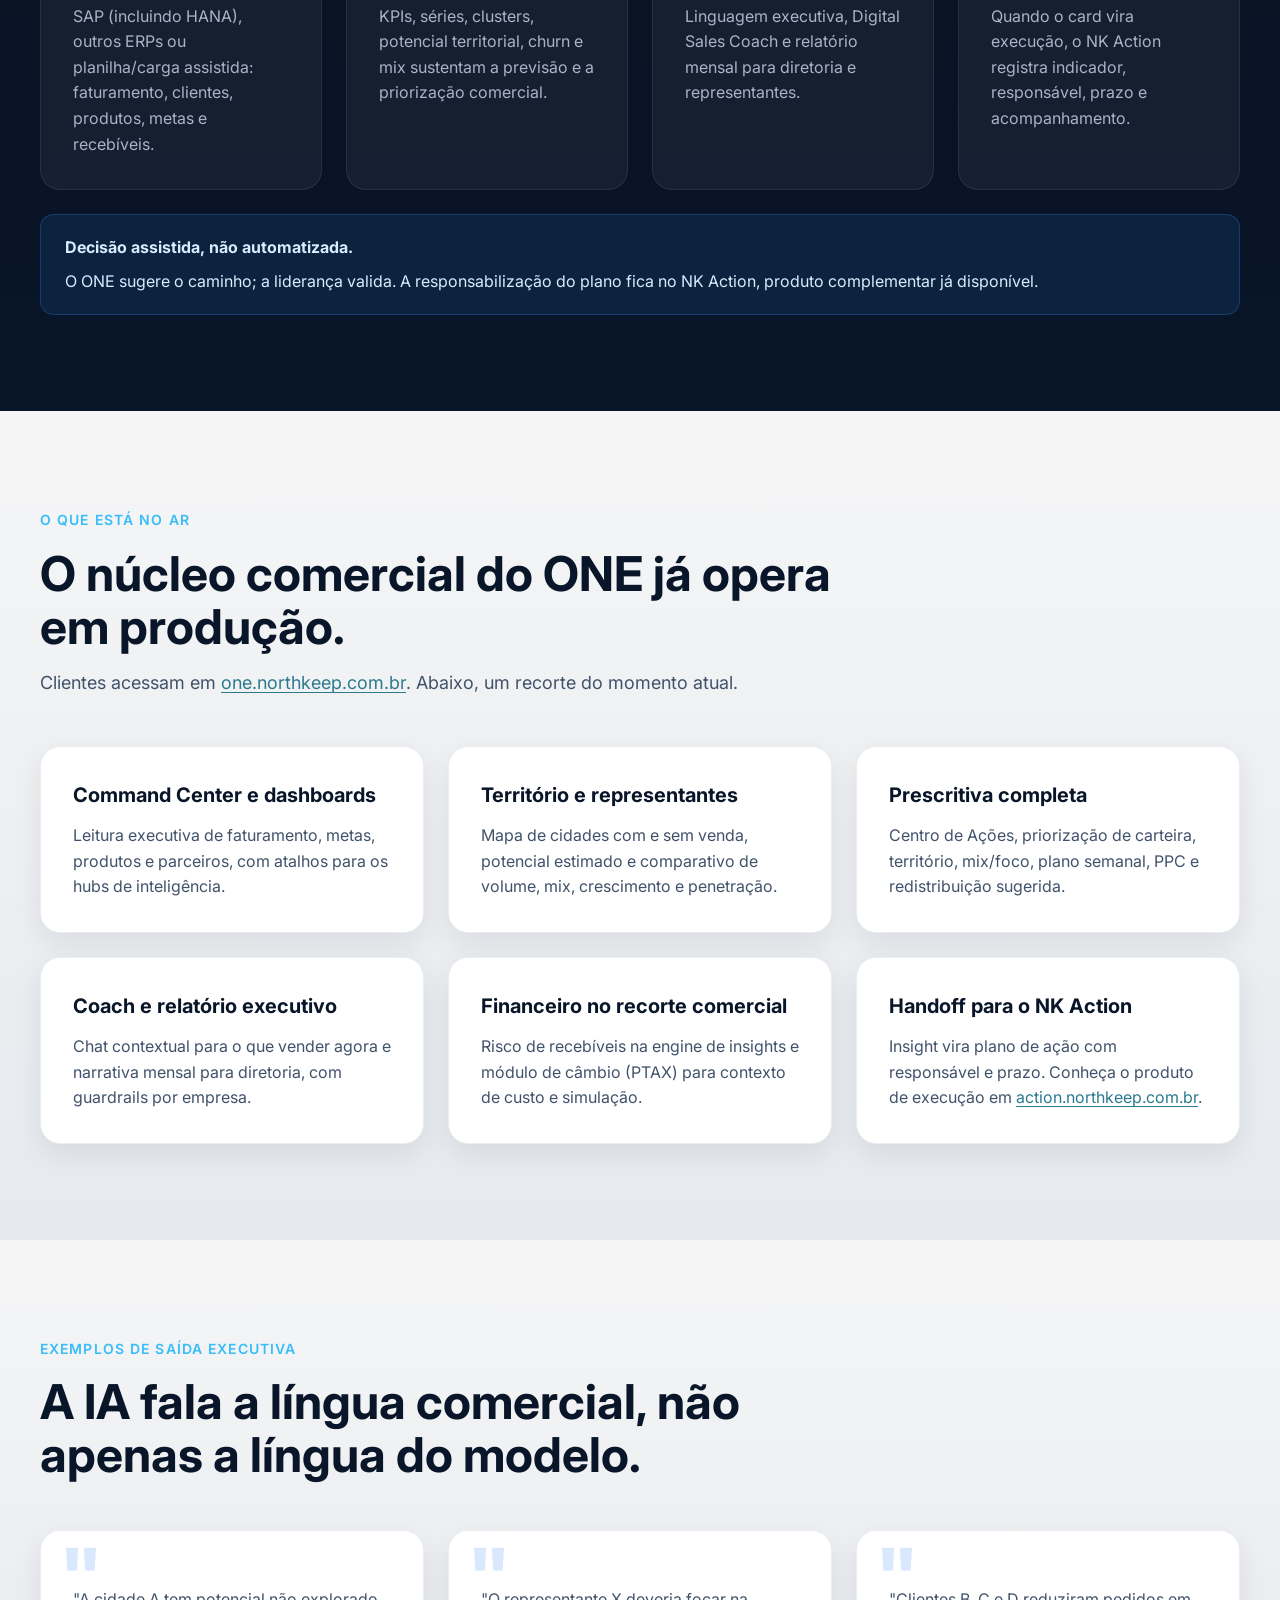
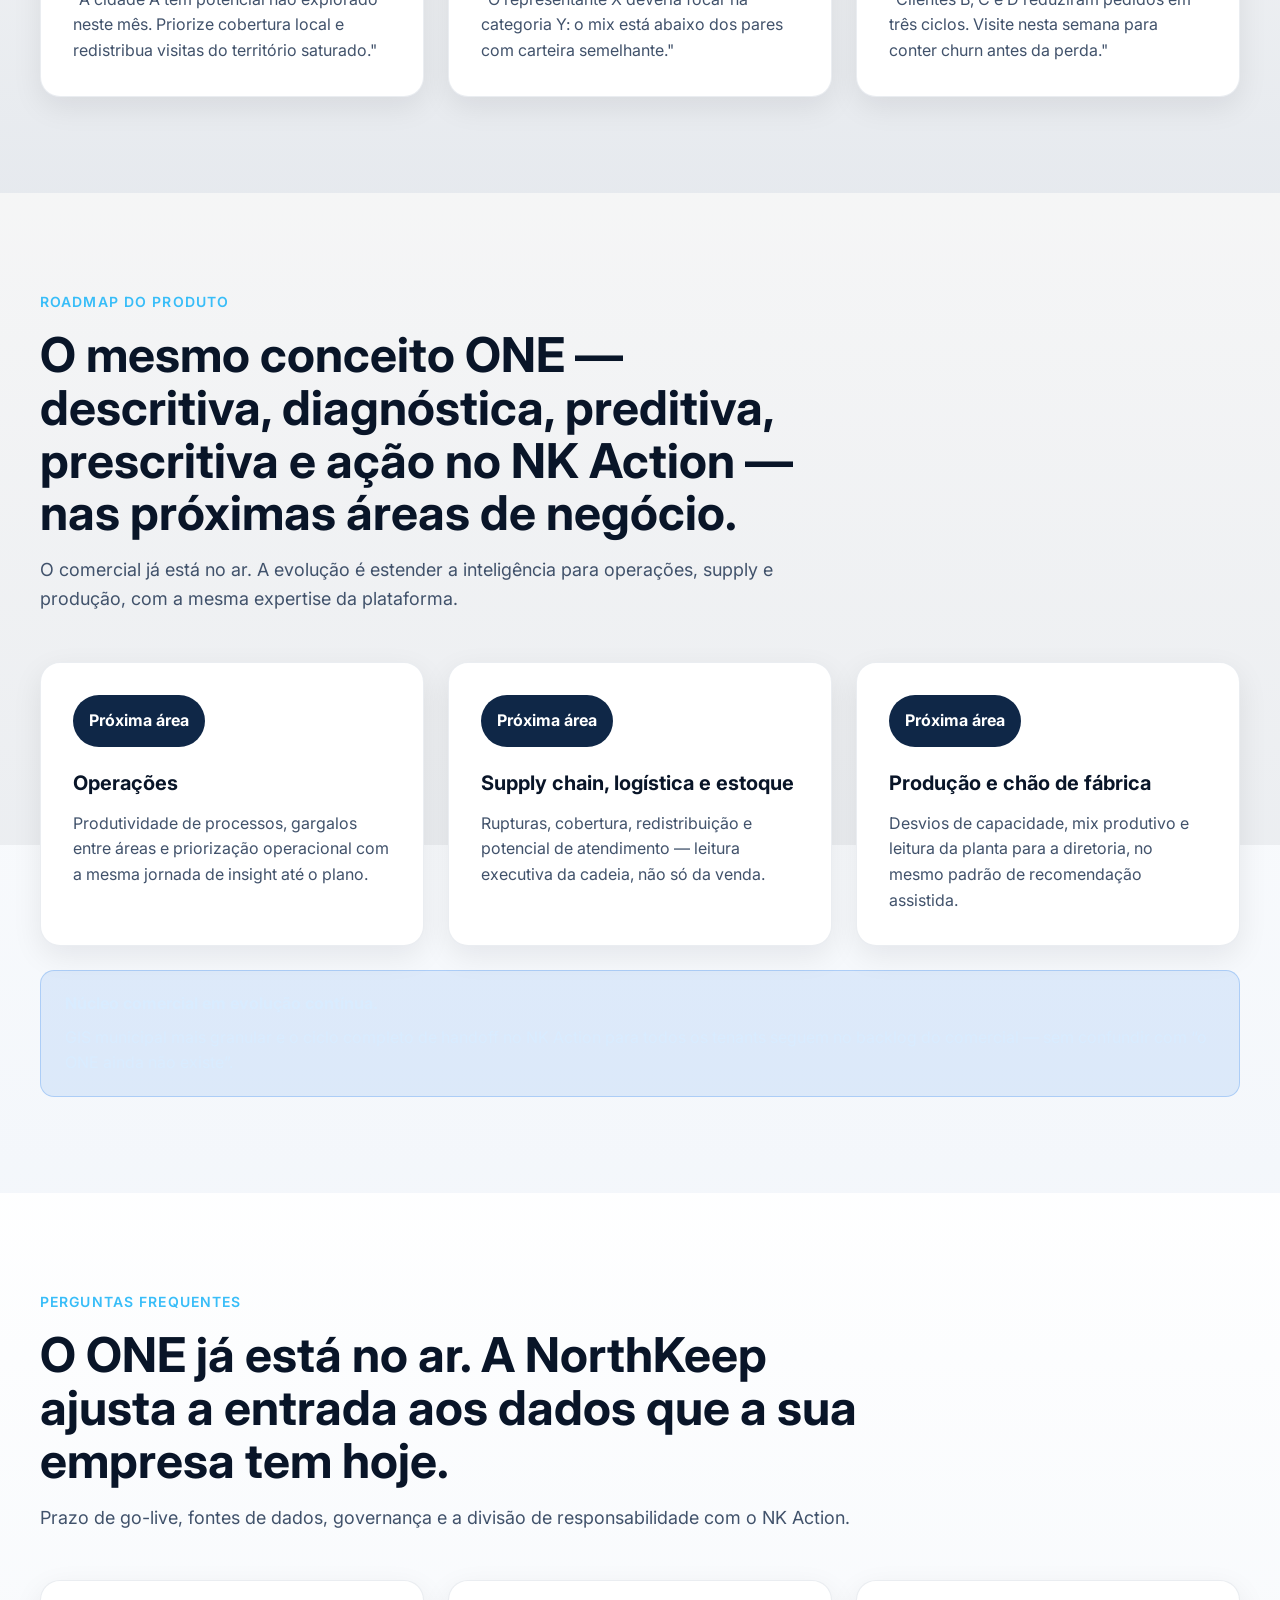
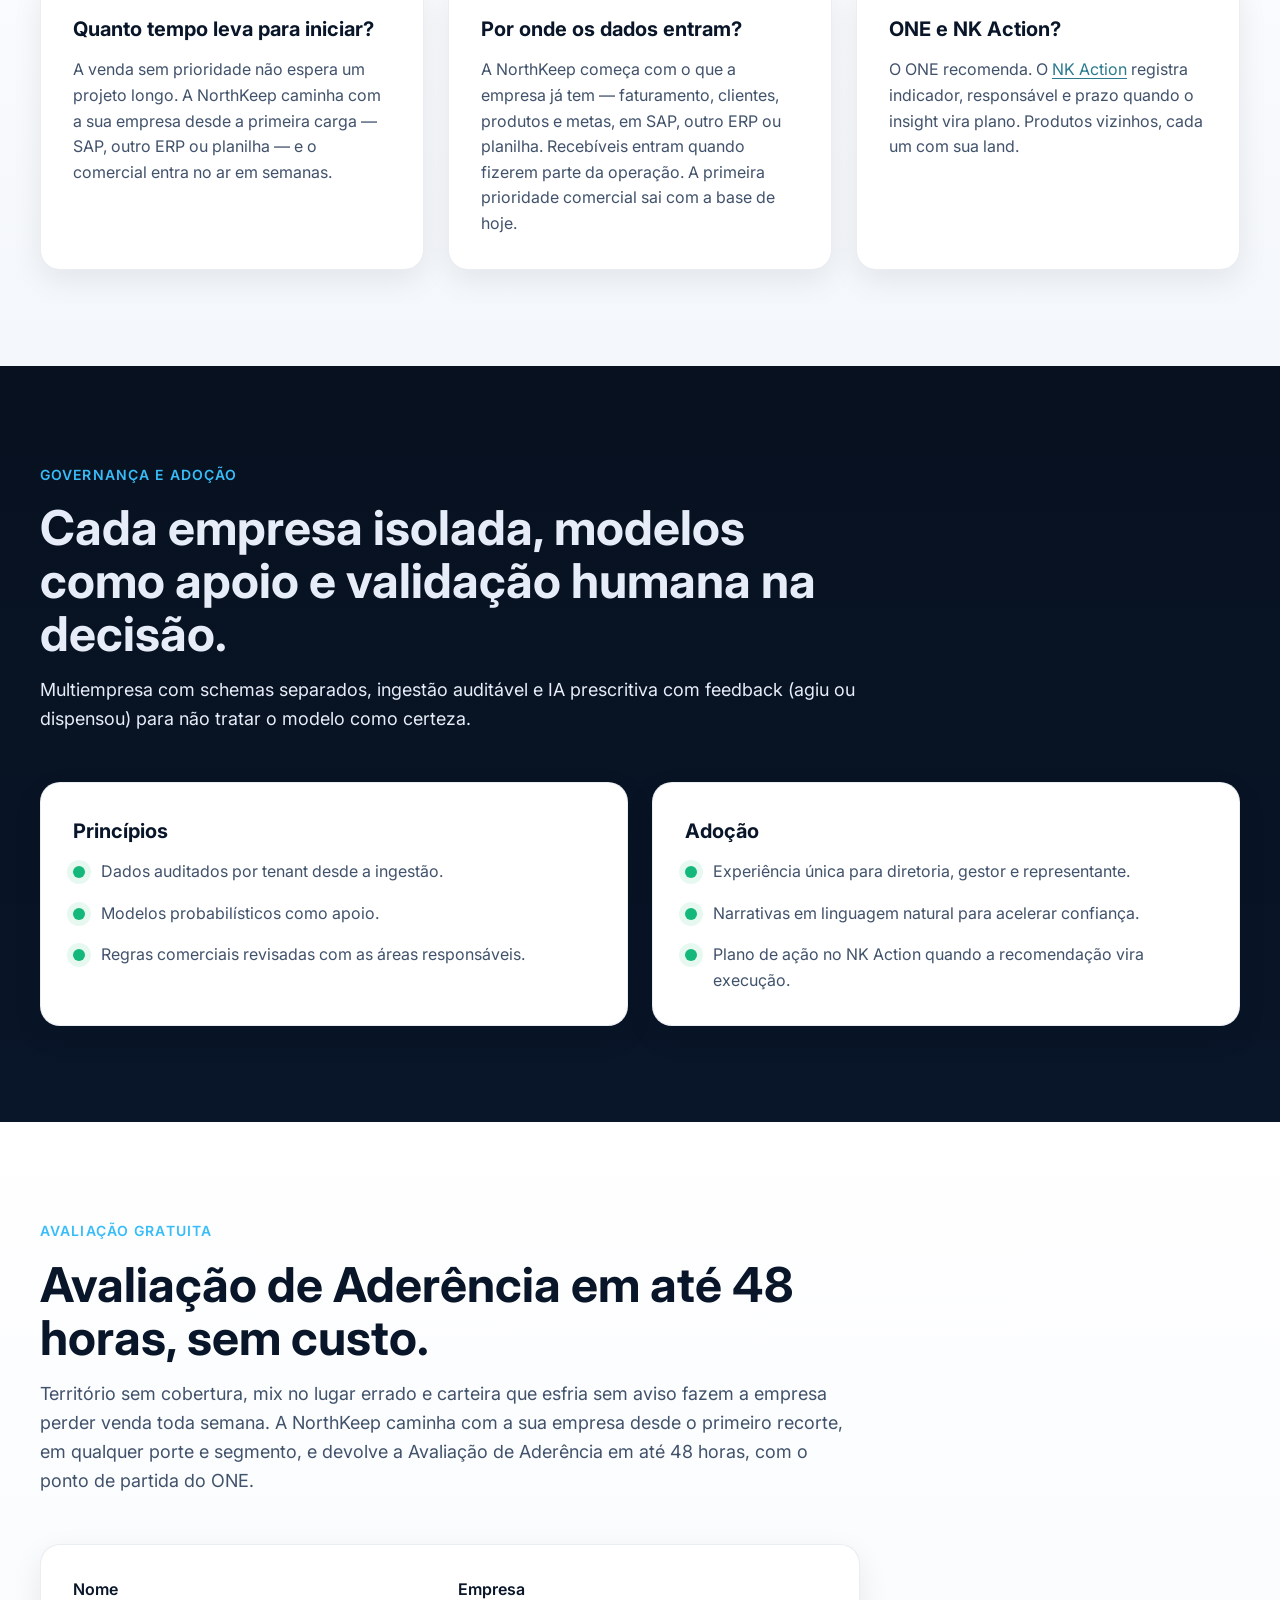
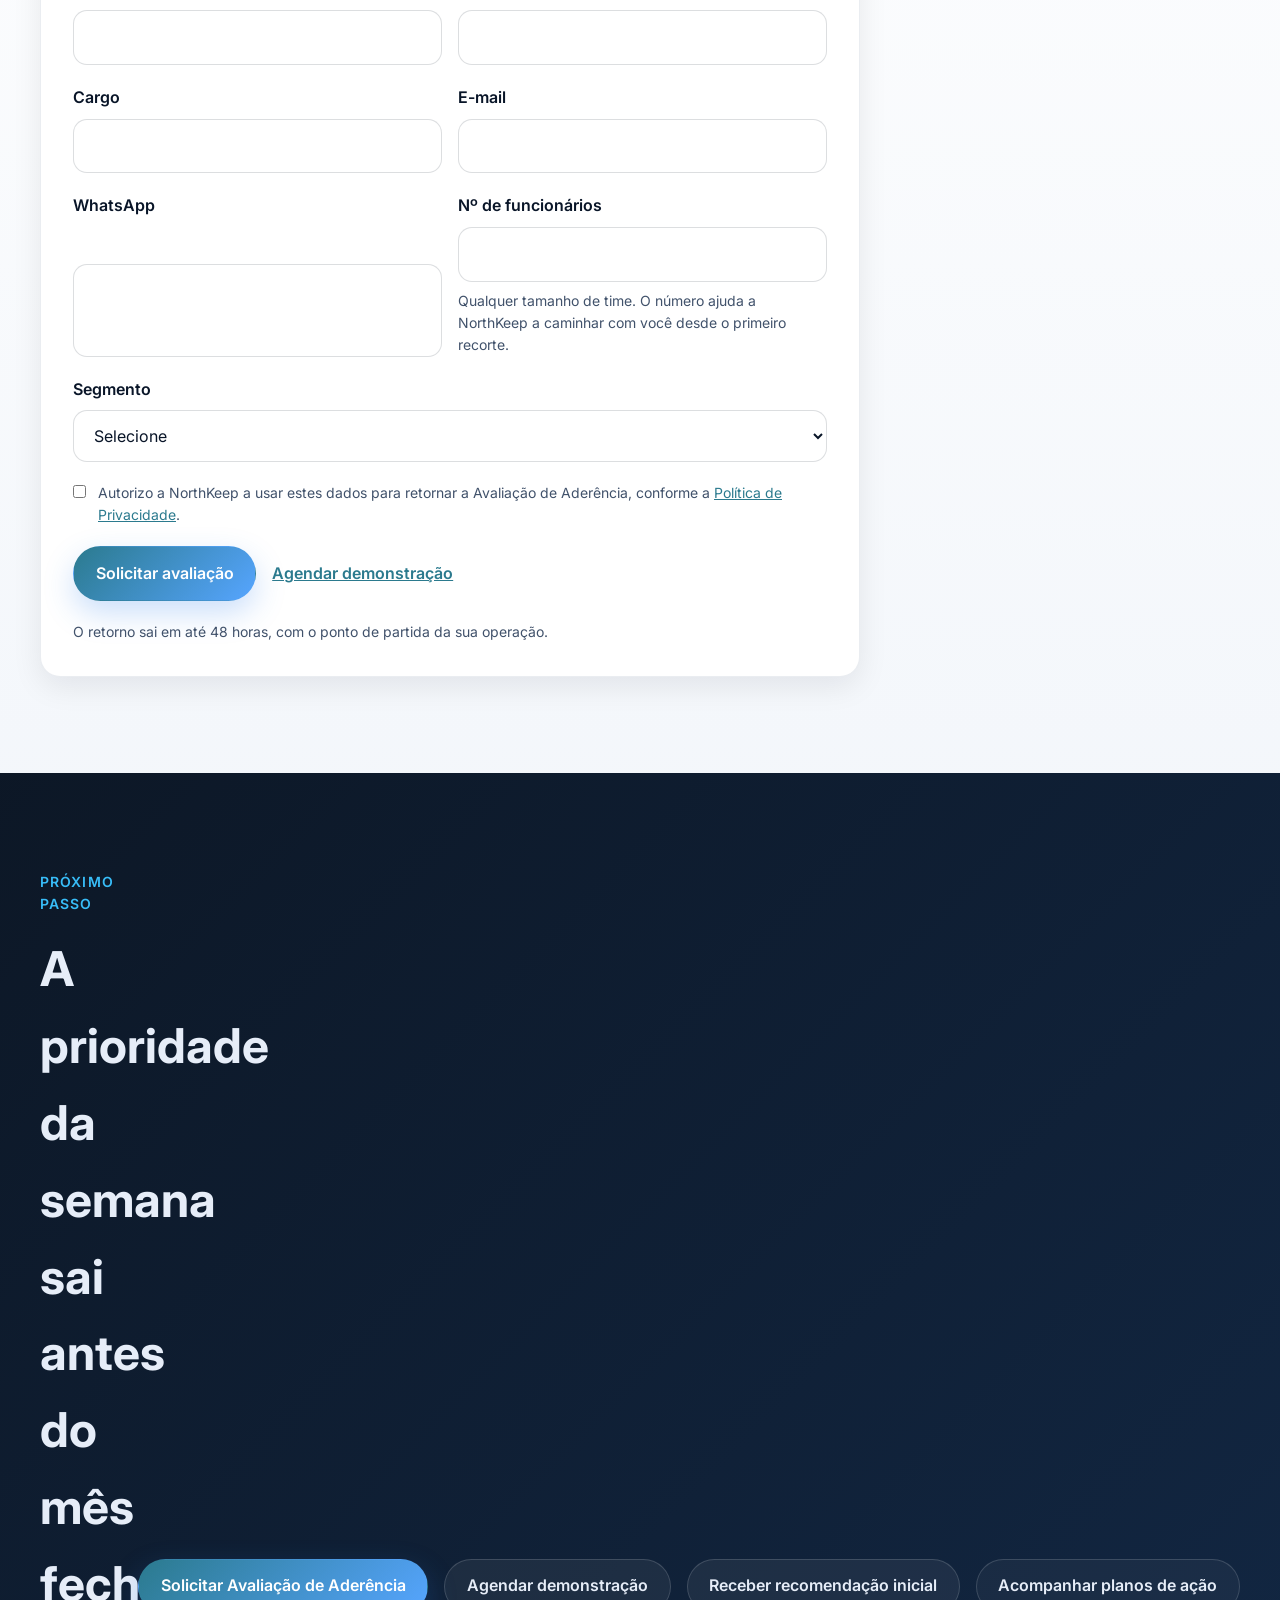
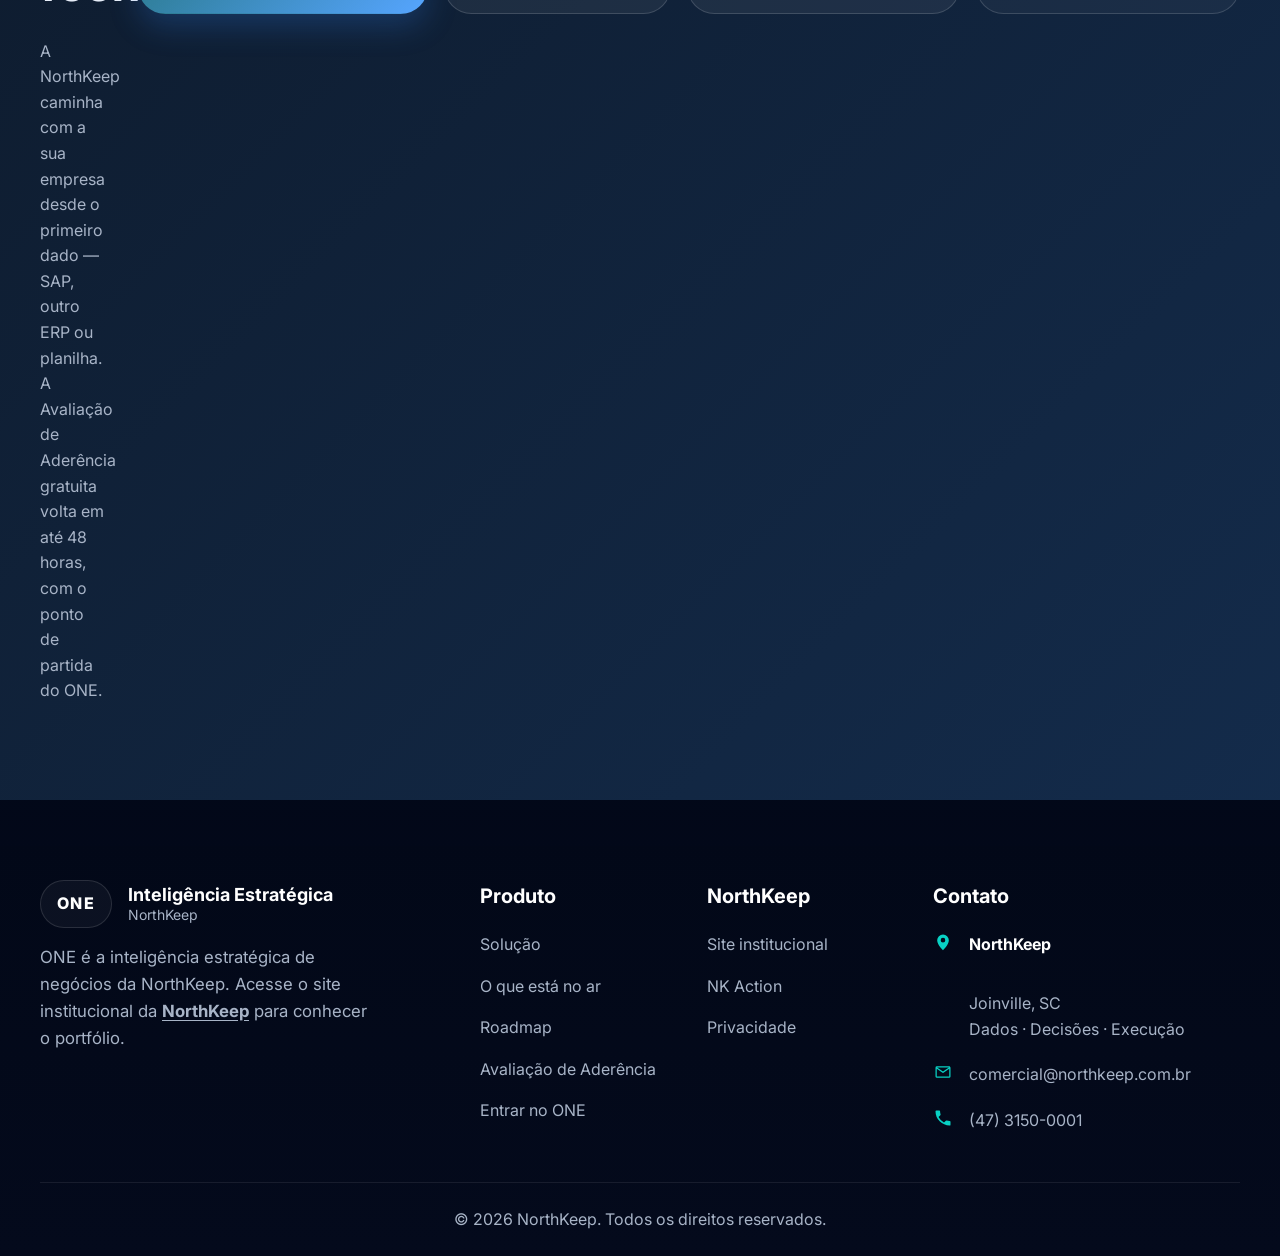
==== commit 96057f4c: "feat: abre a avaliação de aderência a qualquer empresa Remove o corte de porte e de segmento e coloc" ====
--- a/index.html
+++ b/index.html
@@ -74,7 +74,7 @@
               "name": "Quanto tempo leva para colocar o ONE em operação na minha empresa?",
               "acceptedAnswer": {
                 "@type": "Answer",
-                "text": "O ONE já está em produção. O prazo de um cliente novo depende da ingestão: com ERP (SAP ou outro) ou base manual organizada, o go-live comercial costuma ocorrer em semanas, não em um projeto de construção da plataforma."
+                "text": "A venda sem prioridade não espera um projeto longo. O ONE já está em produção. A NorthKeep caminha com a sua empresa desde a primeira carga — SAP, outro ERP ou planilha — e o comercial entra no ar em semanas."
               }
             },
             {
@@ -82,7 +82,7 @@
               "name": "Quais fontes de dados o ONE aceita?",
               "acceptedAnswer": {
                 "@type": "Answer",
-                "text": "SAP é um caminho maduro, inclusive com agente HANA. O ONE também atende outros ERPs e ingestão manual (planilhas e cargas assistidas). O recorte inicial típico inclui faturamento, clientes, produtos, metas e, quando houver, recebíveis."
+                "text": "SAP é um caminho maduro, inclusive com agente HANA. O ONE também atende outros ERPs e ingestão manual (planilhas e cargas assistidas). A NorthKeep começa com o que a empresa já tem: faturamento, clientes, produtos, metas e, quando houver, recebíveis."
               }
             },
             {
@@ -131,8 +131,8 @@
                     <a href="#faq">FAQ</a>
                     <a href="#aderencia">Avaliação</a>
                     <a href="https://one.northkeep.com.br/login/" target="_blank" rel="noopener noreferrer">Já sou cliente</a>
-                    <a class="ds-button ds-button-secondary nav-cta" href="https://wa.me/554731500001?text=Ola%2C%20quero%20agendar%20uma%20demonstracao%20do%20ONE." target="_blank" rel="noopener noreferrer" data-nk-source="nav" data-nk-conversion="agendar_demonstracao">
-                        Agendar demonstração
+                    <a class="ds-button ds-button-secondary nav-cta" href="#aderencia">
+                        Solicitar avaliação
                     </a>
                 </div>
             </nav>
@@ -142,14 +142,18 @@
                     <span class="eyebrow">Produto NorthKeep em produção</span>
                     <h1>O ONE transforma dados comerciais em decisões priorizadas — e a ação ganha responsável.</h1>
                     <p class="hero-text">
-                        Plataforma de Inteligência Estratégica para território, mix, carteira e previsão.
-                        Alimente com SAP, outro ERP ou carga manual. A IA mostra o que aconteceu, por que aconteceu
-                        e qual ação entra primeiro. Quando o insight vira plano, o
+                        Território, mix e carteira sem prioridade fazem o time vender no lugar errado.
+                        A NorthKeep caminha com a sua empresa desde o primeiro dado — SAP, outro ERP ou planilha.
+                        O ONE mostra o que aconteceu, por que aconteceu e qual ação entra primeiro.
+                        A Avaliação de Aderência gratuita olha a empresa no porte de hoje e volta em até 48 horas. Quando o insight vira plano, o
                         <a href="https://action.northkeep.com.br/" target="_blank" rel="noopener noreferrer">NK Action</a>
                         registra meta, responsável e prazo.
                     </p>
                     <div class="hero-actions">
-                        <a class="ds-button ds-button-primary" href="https://wa.me/554731500001?text=Ola%2C%20quero%20agendar%20uma%20demonstracao%20do%20ONE." target="_blank" rel="noopener noreferrer" data-nk-source="hero" data-nk-conversion="agendar_demonstracao">
+                        <a class="ds-button ds-button-primary" href="#aderencia">
+                            Solicitar Avaliação de Aderência
+                        </a>
+                        <a class="ds-button ds-button-secondary" href="https://wa.me/554731500001?text=Ola%2C%20quero%20agendar%20uma%20demonstracao%20do%20ONE." target="_blank" rel="noopener noreferrer" data-nk-source="hero" data-nk-conversion="agendar_demonstracao">
                             Agendar demonstração
                         </a>
                         <a class="ds-button ds-button-ghost" href="https://one.northkeep.com.br/login/" target="_blank" rel="noopener noreferrer">
@@ -221,7 +225,7 @@
                 <div class="section-heading">
                     <span class="eyebrow">Solução no comercial</span>
                     <h2>Quatro frentes de IA já disponíveis no ONE — do que aconteceu até a próxima ação.</h2>
-                    <p>Não é um projeto para construir a plataforma. É a inteligência comercial NorthKeep, pronta para o recorte de dados da sua empresa.</p>
+                    <p>A NorthKeep caminha com a sua empresa desde a ingestão. A inteligência comercial já está pronta para os dados de hoje, e a próxima ação aparece em semanas.</p>
                 </div>
                 <div class="grid grid-4">
                     <article class="ds-card capability-card">
@@ -264,7 +268,7 @@
                     <article class="architecture-card ds-card">
                         <span class="architecture-step">2</span>
                         <h3>Analytics e ML</h3>
-                        <p>KPIs, séries, clusters, potencial territorial, churn e mix sustentam previsão e priorização em escala.</p>
+                        <p>KPIs, séries, clusters, potencial territorial, churn e mix sustentam a previsão e a priorização comercial.</p>
                     </article>
                     <article class="architecture-card ds-card">
                         <span class="architecture-step">3</span>
@@ -375,17 +379,17 @@
             <div class="container">
                 <div class="section-heading">
                     <span class="eyebrow">Perguntas frequentes</span>
-                    <h2>O produto existe. O que muda é a ingestão e o recorte da sua empresa.</h2>
+                    <h2>O ONE já está no ar. A NorthKeep ajusta a entrada aos dados que a sua empresa tem hoje.</h2>
                     <p>Prazo de go-live, fontes de dados, governança e a divisão de responsabilidade com o NK Action.</p>
                 </div>
                 <div class="grid grid-3">
                     <article class="ds-card insight-card">
                         <h3>Quanto tempo leva para iniciar?</h3>
-                        <p>Com ERP (SAP ou outro) ou base manual organizada, o go-live comercial costuma ocorrer em semanas. Não se trata de construir a plataforma do zero.</p>
-                    </article>
-                    <article class="ds-card insight-card">
-                        <h3>Quais dados são necessários?</h3>
-                        <p>Faturamento, clientes, produtos e metas são o recorte típico. SAP é maduro; outros ERPs e carga manual também alimentam o ONE. Recebíveis entram quando existirem.</p>
+                        <p>A venda sem prioridade não espera um projeto longo. A NorthKeep caminha com a sua empresa desde a primeira carga — SAP, outro ERP ou planilha — e o comercial entra no ar em semanas.</p>
+                    </article>
+                    <article class="ds-card insight-card">
+                        <h3>Por onde os dados entram?</h3>
+                        <p>A NorthKeep começa com o que a empresa já tem — faturamento, clientes, produtos e metas, em SAP, outro ERP ou planilha. Recebíveis entram quando fizerem parte da operação. A primeira prioridade comercial sai com a base de hoje.</p>
                     </article>
                     <article class="ds-card insight-card">
                         <h3>ONE e NK Action?</h3>
@@ -428,7 +432,7 @@
                 <div class="section-heading">
                     <span class="eyebrow">Avaliação gratuita</span>
                     <h2>Avaliação de Aderência em até 48 horas, sem custo.</h2>
-                    <p>Para indústrias e distribuidores B2B com 50 ou mais funcionários. A NorthKeep indica se o ONE cabe no recorte comercial da empresa e por onde começar.</p>
+                    <p>Território sem cobertura, mix no lugar errado e carteira que esfria sem aviso fazem a empresa perder venda toda semana. A NorthKeep caminha com a sua empresa desde o primeiro recorte, em qualquer porte e segmento, e devolve a Avaliação de Aderência em até 48 horas, com o ponto de partida do ONE.</p>
                 </div>
                 <form id="aderencia-form" class="aderencia-form ds-card" method="post" action="mailto:comercial@northkeep.com.br" enctype="text/plain">
                     <div class="field-row">
@@ -458,8 +462,8 @@
                         </div>
                         <div class="field-group">
                             <label class="field-label" for="aderencia-funcionarios">Nº de funcionários</label>
-                            <input class="field-control" id="aderencia-funcionarios" name="funcionarios" type="number" min="50" inputmode="numeric" required>
-                            <p class="field-hint">A avaliação gratuita é para empresas com 50 ou mais funcionários.</p>
+                            <input class="field-control" id="aderencia-funcionarios" name="funcionarios" type="number" min="1" step="1" inputmode="numeric" required>
+                            <p class="field-hint">Qualquer tamanho de time. O número ajuda a NorthKeep a caminhar com você desde o primeiro recorte.</p>
                         </div>
                     </div>
                     <div class="field-group">
@@ -469,7 +473,9 @@
                             <option value="Indústria">Indústria</option>
                             <option value="Distribuição">Distribuição</option>
                             <option value="Atacado">Atacado</option>
-                            <option value="Outro B2B">Outro B2B</option>
+                            <option value="Varejo">Varejo</option>
+                            <option value="Serviços">Serviços</option>
+                            <option value="Outro">Outro</option>
                         </select>
                     </div>
                     <label class="field-check">
@@ -482,7 +488,7 @@
                         <a class="aderencia-demo" href="https://wa.me/554731500001?text=Ola%2C%20quero%20agendar%20uma%20demonstracao%20do%20ONE." target="_blank" rel="noopener noreferrer" data-nk-source="aderencia" data-nk-conversion="agendar_demonstracao">Agendar demonstração</a>
                     </div>
                     <p id="aderencia-status" class="form-status" role="status" hidden></p>
-                    <p class="form-note">O retorno sai em até 48 horas. Se o canal de formulário ainda não estiver ativo, o pedido abre no WhatsApp e também pode seguir por e-mail.</p>
+                    <p class="form-note">O retorno sai em até 48 horas, com o ponto de partida da sua operação.</p>
                 </form>
             </div>
         </section>
@@ -491,11 +497,14 @@
             <div class="container cta-shell">
                 <div>
                     <span class="eyebrow">Próximo passo</span>
-                    <h2>Converse sobre o recorte comercial da sua empresa — SAP, outro ERP ou carga manual.</h2>
-                    <p>O ONE já está no ar. O diagnóstico inicial mostra por onde entrar: território, previsibilidade ou próxima ação, com ponte para o NK Action quando houver plano.</p>
+                    <h2>A prioridade da semana sai antes do mês fechar.</h2>
+                    <p>A NorthKeep caminha com a sua empresa desde o primeiro dado — SAP, outro ERP ou planilha. A Avaliação de Aderência gratuita volta em até 48 horas, com o ponto de partida do ONE.</p>
                 </div>
                 <div class="cta-actions">
-                    <a class="ds-button ds-button-primary" href="https://wa.me/554731500001?text=Ola%2C%20quero%20agendar%20uma%20demonstracao%20do%20ONE." target="_blank" rel="noopener noreferrer" data-nk-source="contato" data-nk-conversion="agendar_demonstracao">
+                    <a class="ds-button ds-button-primary" href="#aderencia">
+                        Solicitar Avaliação de Aderência
+                    </a>
+                    <a class="ds-button ds-button-secondary" href="https://wa.me/554731500001?text=Ola%2C%20quero%20agendar%20uma%20demonstracao%20do%20ONE." target="_blank" rel="noopener noreferrer" data-nk-source="contato" data-nk-conversion="agendar_demonstracao">
                         Agendar demonstração
                     </a>
                     <button class="ds-button ds-button-secondary" type="button" id="abrir-diagnostico" data-open-diagnostico aria-controls="diagnostico" aria-expanded="false">
@@ -514,7 +523,7 @@
             <button class="diagnostico-fechar" id="fechar-diagnostico" aria-label="Fechar diagnóstico">x</button>
             <span class="eyebrow">Diagnóstico rápido</span>
             <h2 id="diagnostico-titulo">Receba a melhor frente de entrada no comercial.</h2>
-            <p class="diagnostico-sub">Três perguntas para indicar se o recorte inicial do ONE deve começar por território, previsibilidade ou recomendação prescritiva — com ponte para o NK Action quando houver ação.</p>
+            <p class="diagnostico-sub">Três perguntas e a NorthKeep indica por onde começar: território, previsibilidade ou a próxima ação, com ponte para o NK Action quando houver plano.</p>
 
             <form id="diagnostico-form" class="diagnostico-form">
                 <div class="field-group">
--- a/site-support.css
+++ b/site-support.css
@@ -139,13 +139,65 @@
 }
 
 .legal-body {
-    background:
-        radial-gradient(circle at top left, rgba(56, 189, 248, 0.1), transparent 28%),
-        linear-gradient(180deg, #06111e 0%, #091528 44%, #edf4fb 44%, #edf4fb 100%);
+    background-color: var(--color-bg);
+    background-image:
+        radial-gradient(circle at top left, rgba(56, 189, 248, 0.12), transparent 32%),
+        radial-gradient(circle at top right, rgba(47, 128, 237, 0.16), transparent 28%);
+    background-repeat: no-repeat;
+    min-height: 100vh;
+}
+
+.legal-body:has(.legal-scroll) {
+    display: flex;
+    flex-direction: column;
+    height: 100vh;
+    height: 100dvh;
+    overflow: hidden;
+}
+
+.legal-body .hero-shell {
+    flex: none;
+    padding: 0.85rem 0;
+    background: rgba(7, 17, 31, 0.94);
+}
+
+.legal-body .site-nav {
+    padding: 0.4rem 0;
+}
+
+.legal-body .site-nav.is-sticky {
+    position: static;
+    top: auto;
+    left: auto;
+    z-index: auto;
+    width: auto;
+    padding: 0.4rem 0;
+    border: 0;
+    border-radius: 0;
+    background: transparent;
+    box-shadow: none;
+    backdrop-filter: none;
+    transform: none;
+}
+
+.legal-scroll {
+    flex: 1 1 auto;
+    min-height: 0;
+    overflow: auto;
+    scroll-padding-top: 1.5rem;
 }
 
 .legal-page {
-    padding: var(--space-16) 0 var(--space-24);
+    padding: var(--space-12) 0 var(--space-24);
+}
+
+.legal-body #conteudo,
+.legal-body .legal-card :is(h1, h2, h3) {
+    scroll-margin-top: 1.5rem;
+}
+
+.legal-body .legal-back-link {
+    color: var(--color-text);
 }
 
 .legal-actions {
@@ -166,8 +218,10 @@
 }
 
 .legal-back-link:hover,
-.legal-back-link:focus-visible {
-    color: var(--color-primary-hover);
+.legal-back-link:focus-visible,
+.legal-body .legal-back-link:hover,
+.legal-body .legal-back-link:focus-visible {
+    color: #fff;
 }
 
 .legal-card {
